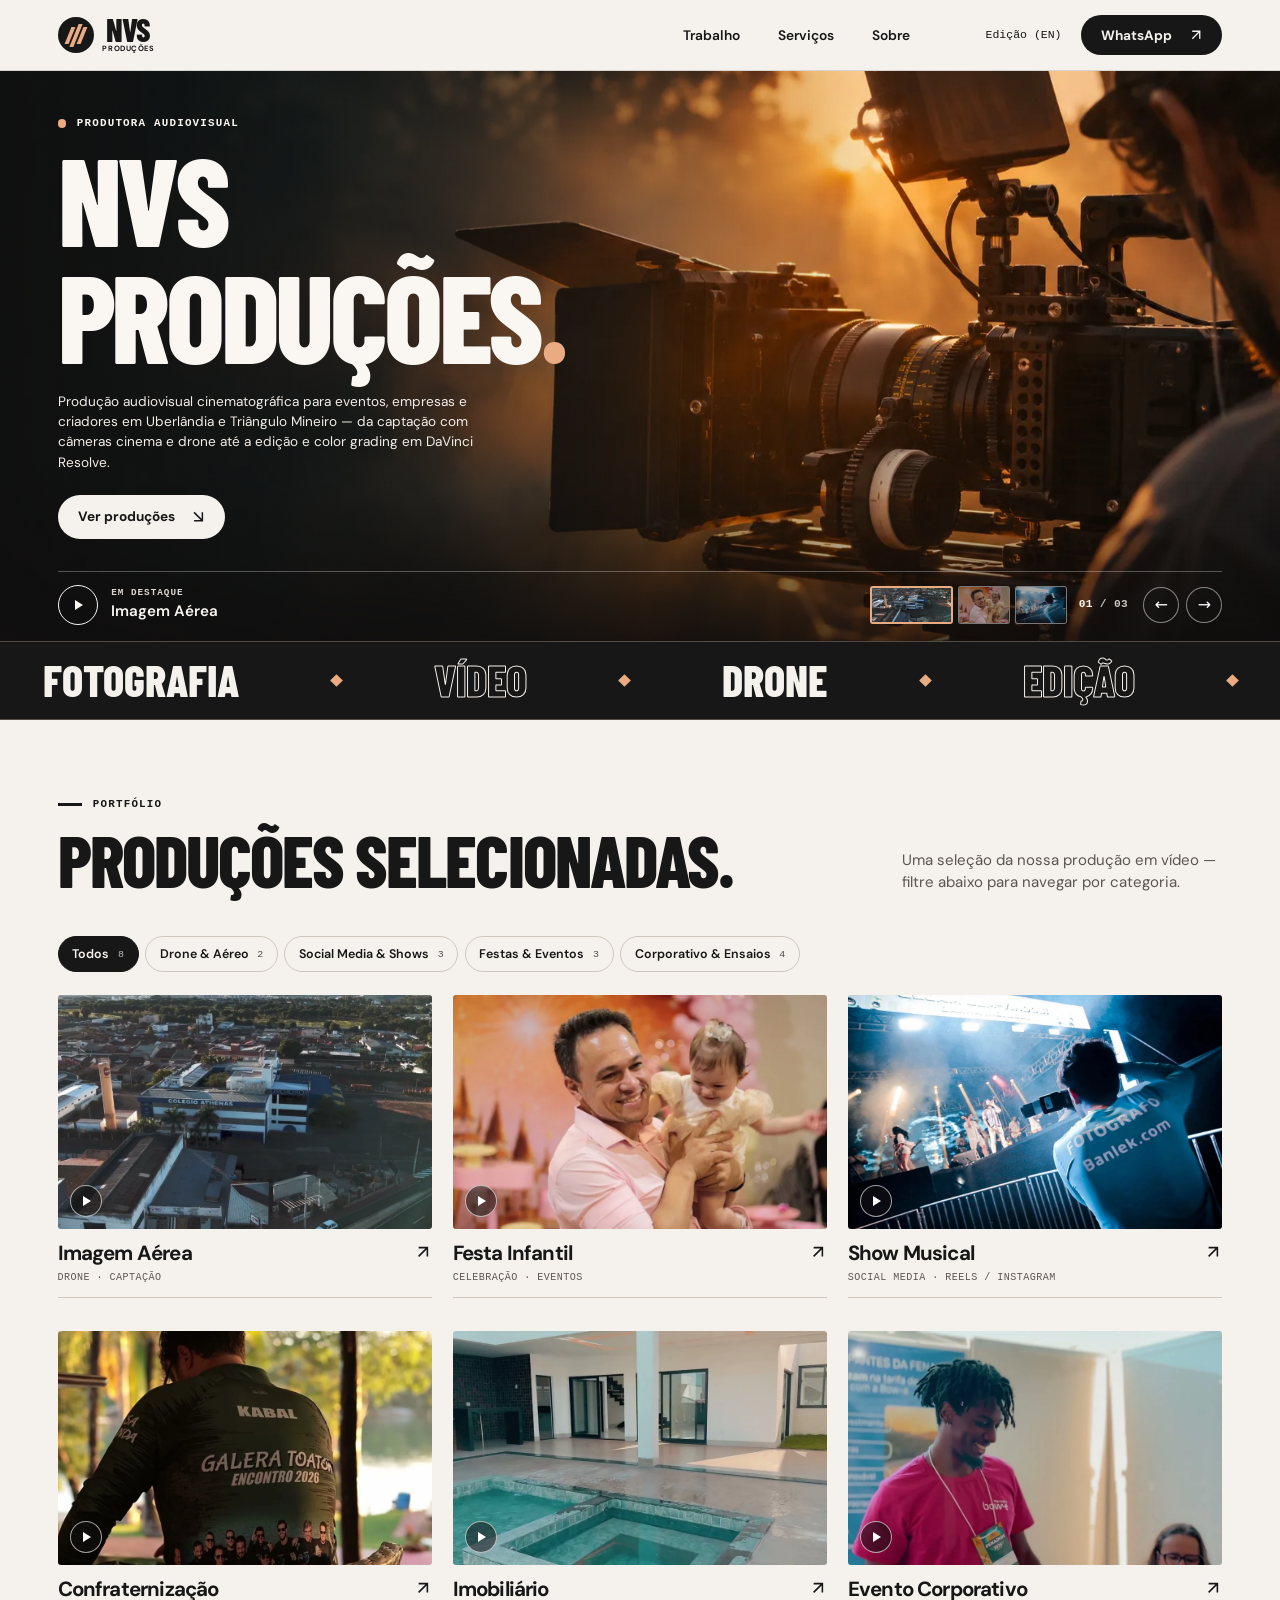
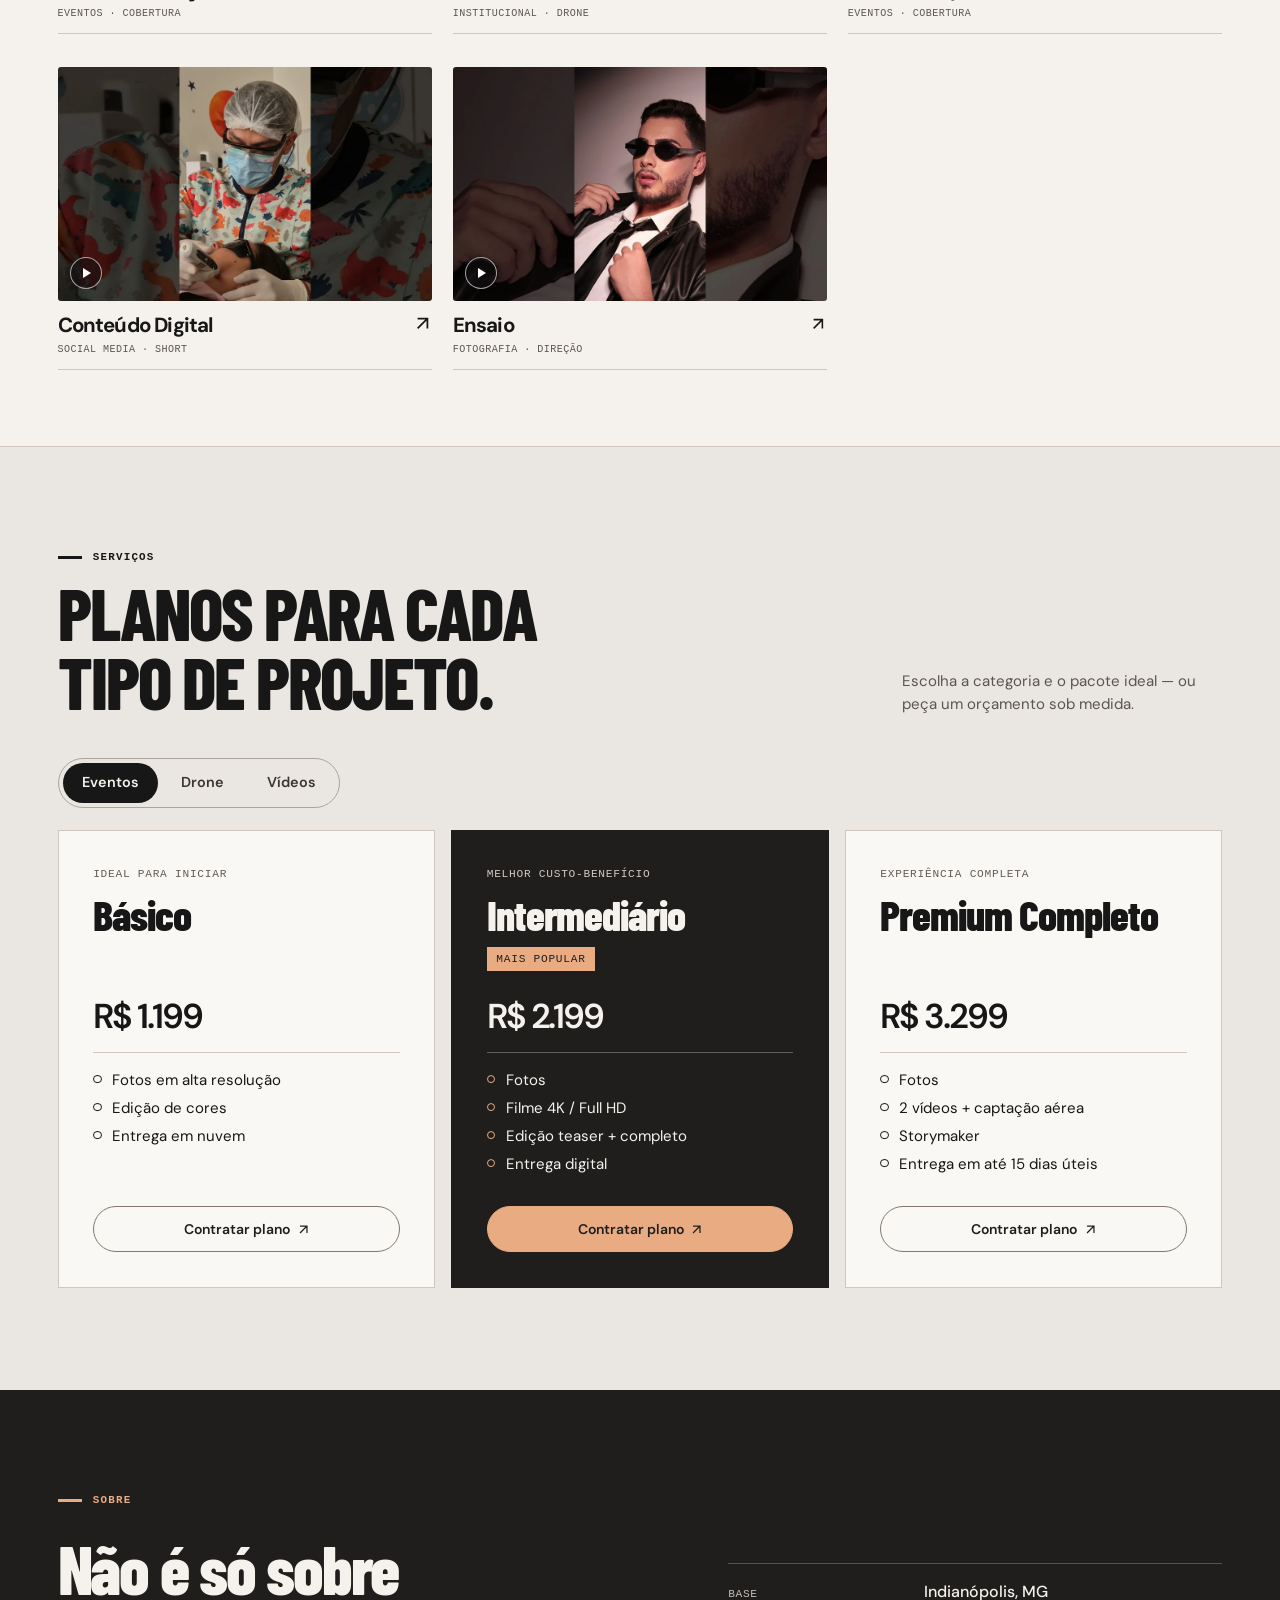
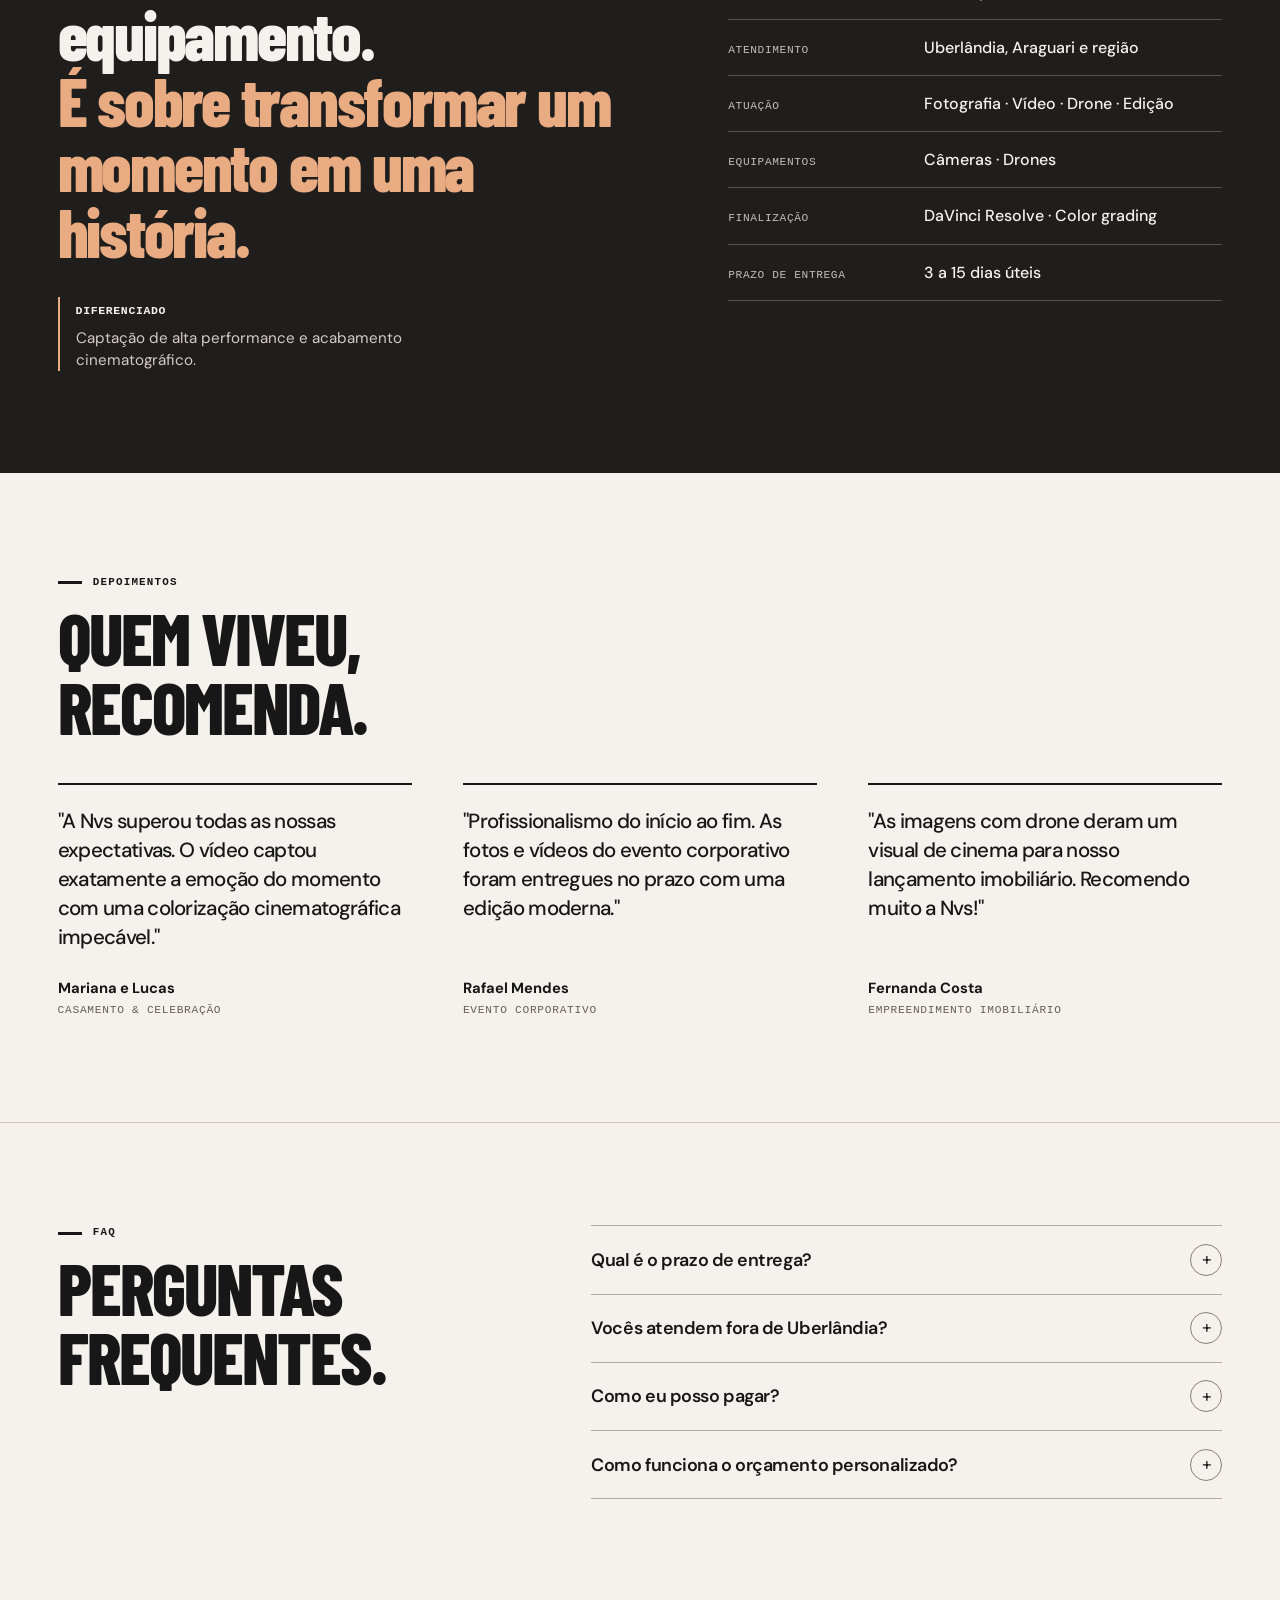
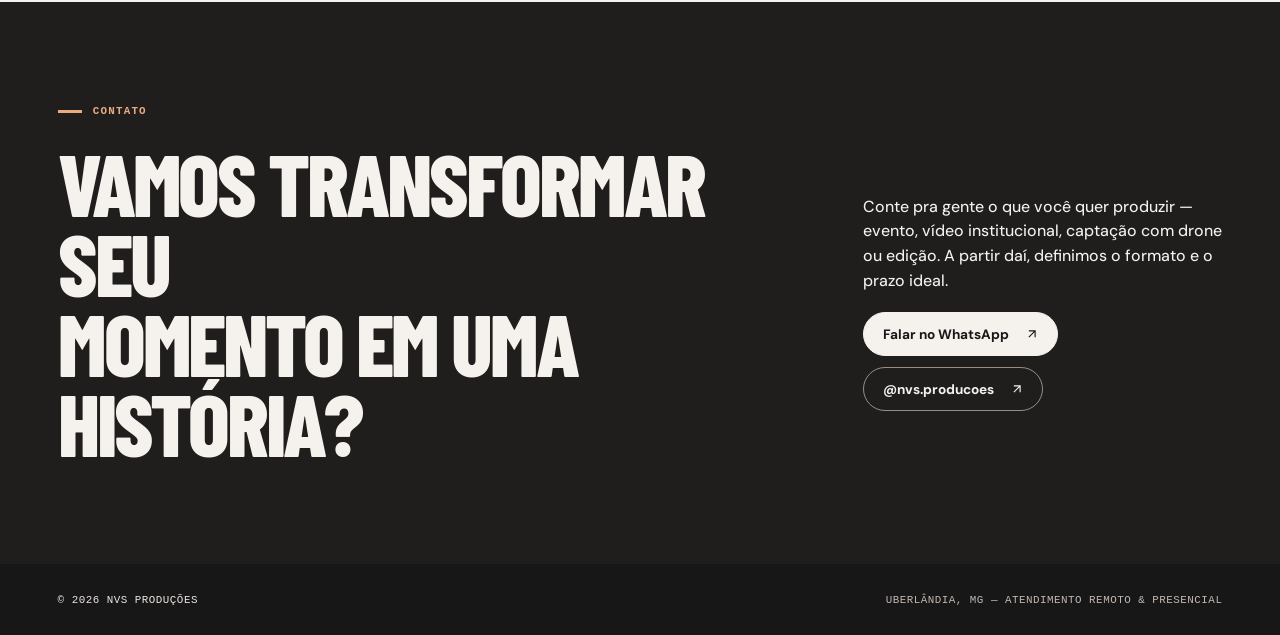
==== index.html @ 0b9ac5af "Anima os destaques e a galeria com uma paleta de cinema em cobre" ====
<!DOCTYPE html>
<html lang="pt-BR">
<head>
  <meta charset="utf-8">
  <meta name="viewport" content="width=device-width, initial-scale=1">
  <meta name="theme-color" content="#f5f2ee">
  <meta name="description" content="Nvs Produções — fotografia, vídeo, drone e edição audiovisual cinematográfica em Uberlândia e Triângulo Mineiro.">
  <title>NVS Produções — Fotografia, vídeo e drone</title>
  <link rel="preload" href="fonts/barlow-condensed.woff2" as="font" type="font/woff2" crossorigin>
  <link rel="stylesheet" href="portfolio.css">
  <link rel="stylesheet" href="lower.css">
  <script src="portfolio.js" defer></script>
</head>
<body>
  <a class="skip-link" href="#trabalho">Pular para os trabalhos</a>
  <nav id="nav" aria-label="Principal">
    <div class="container nav-inner">
      <a href="#inicio" class="logo" aria-label="NVS Produções, início">
        <span class="brand-symbol" aria-hidden="true"><i></i><i></i><i></i></span>
        <span class="wordmark">NVS<span>PRODUÇÕES</span></span>
      </a>
      <div class="links">
        <a href="#trabalho">Trabalho</a><a href="#servicos">Serviços</a><a href="#sobre">Sobre</a>
      </div>
      <div class="nav-actions">
        <button type="button" class="language-button" id="btnToggleEn">Edição (EN)</button>
        <a class="nav-cta" href="https://wa.me/5534996300397" target="_blank" rel="noopener noreferrer">WhatsApp <span class="arrow-icon" aria-hidden="true"></span></a>
      </div>
    </div>
  </nav>
  <main id="viewPt">
    <section class="hero" id="inicio" aria-labelledby="heroHeading">
      <div class="hero-stage" aria-hidden="true">
        <img class="hero-image" id="heroImage" src="assets/hero-camera.webp" width="1672" height="941" fetchpriority="high" alt="">
      </div>
      <div class="hero-shade"></div>
      <div class="container hero-layout">
        <div class="hero-copy">
          <p class="hero-kicker"><i aria-hidden="true"></i> Produtora audiovisual</p>
          <h1 id="heroHeading" aria-label="NVS Produções"><span class="line-mask"><span>NVS</span></span><span class="line-mask"><span>Produções<b>.</b></span></span></h1>
          <p class="hero-description">Produção audiovisual cinematográfica para eventos, empresas e criadores em Uberlândia e Triângulo Mineiro — da captação com câmeras cinema e drone até a edição e color grading em DaVinci Resolve.</p>
          <a class="button hero-cta" href="#trabalho">Ver produções <span class="arrow-icon arrow-down" aria-hidden="true"></span></a>
        </div>
        <div class="feature-bar" role="group" aria-label="Produções em destaque">
          <button type="button" class="feature-play" id="heroPlay" aria-label="Assistir a Imagem Aérea">
            <span class="play-disc" aria-hidden="true"></span><span><span class="feature-label">Em destaque</span><strong id="heroTitle" aria-live="polite">Imagem Aérea</strong></span>
          </button>
          <div class="film-picker" role="group" aria-label="Escolher produção em destaque"></div>
          <div class="feature-nav">
            <span class="feature-index"><span id="heroIndex">01</span> <span>/ 03</span></span>
            <button id="heroPrev" type="button" aria-label="Produção anterior">←</button>
            <button id="heroNext" type="button" aria-label="Próxima produção">→</button>
          </div>
        </div>
      </div>
    </section>
    <div class="disciplines" aria-label="Áreas de atuação">
      <div class="film-track">
        <div class="disciplines-inner"><span>Fotografia</span><i aria-hidden="true"></i><span>Vídeo</span><i aria-hidden="true"></i><span>Drone</span><i aria-hidden="true"></i><span>Edição</span><i aria-hidden="true"></i></div>
      </div>
    </div>
    <section id="trabalho" aria-labelledby="work-heading">
      <div class="container">
        <div class="section-head">
          <div><div class="section-number">Portfólio</div><h2 id="work-heading">Produções selecionadas<span>.</span></h2></div>
          <p>Uma seleção da nossa produção em vídeo — filtre abaixo para navegar por categoria.</p>
        </div>
        <div class="work-filters" id="workFilters">
          <button class="work-filter-btn active" data-filter="all">
            Todos <span class="count" id="count-all">0</span>
          </button>
          <button class="work-filter-btn" data-filter="drone">
            Drone & Aéreo <span class="count" id="count-drone">0</span>
          </button>
          <button class="work-filter-btn" data-filter="social">
            Social Media & Shows <span class="count" id="count-social">0</span>
          </button>
          <button class="work-filter-btn" data-filter="eventos">
            Festas & Eventos <span class="count" id="count-eventos">0</span>
          </button>
          <button class="work-filter-btn" data-filter="corporativo">
            Corporativo & Ensaios <span class="count" id="count-corporativo">0</span>
          </button>
        </div>

        <div class="work-grid" id="workGrid">
          <button type="button" class="project" data-category="drone" data-video="aDJH6hqLRlk" data-type="youtube" data-poster="assets/aDJH6hqLRlk.webp" aria-label="Assistir a Imagem Aérea">
            <span class="project-frame"><img class="project-bg" src="assets/aDJH6hqLRlk.webp" alt="" loading="lazy" width="640" height="360"><span class="project-play" aria-hidden="true"></span></span>
            <span class="project-info"><span><strong class="project-title">Imagem Aérea</strong><span class="project-type">Drone · Captação</span></span><span class="project-arrow arrow-icon" aria-hidden="true"></span></span>
          </button>
          <button type="button" class="project" data-category="eventos" data-video="DA_a7z_ofI8" data-type="youtube" data-poster="assets/DA_a7z_ofI8.webp" aria-label="Assistir a Festa Infantil">
            <span class="project-frame"><img class="project-bg" src="assets/DA_a7z_ofI8.webp" alt="" loading="lazy" width="640" height="360"><span class="project-play" aria-hidden="true"></span></span>
            <span class="project-info"><span><strong class="project-title">Festa Infantil</strong><span class="project-type">Celebração · Eventos</span></span><span class="project-arrow arrow-icon" aria-hidden="true"></span></span>
          </button>
          <button type="button" class="project" data-category="social" data-video="DLB5YvgJp1M" data-type="instagram" data-short="true" data-poster="assets/DLB5YvgJp1M.webp" aria-label="Assistir a Show Musical">
            <span class="project-frame"><img class="project-bg" src="assets/DLB5YvgJp1M.webp" alt="" loading="lazy" width="640" height="360"><span class="project-play" aria-hidden="true"></span></span>
            <span class="project-info"><span><strong class="project-title">Show Musical</strong><span class="project-type">Social Media · Reels / Instagram</span></span><span class="project-arrow arrow-icon" aria-hidden="true"></span></span>
          </button>
          <button type="button" class="project" data-category="eventos corporativo" data-video="T41612DRHyA" data-type="youtube" data-poster="assets/T41612DRHyA.webp" aria-label="Assistir a Confraternização">
            <span class="project-frame"><img class="project-bg" src="assets/T41612DRHyA.webp" alt="" loading="lazy" width="640" height="360"><span class="project-play" aria-hidden="true"></span></span>
            <span class="project-info"><span><strong class="project-title">Confraternização</strong><span class="project-type">Eventos · Cobertura</span></span><span class="project-arrow arrow-icon" aria-hidden="true"></span></span>
          </button>
          <button type="button" class="project" data-category="drone corporativo" data-video="PzXkX8qnivg" data-type="youtube" data-poster="assets/PzXkX8qnivg.webp" aria-label="Assistir a Imobiliário">
            <span class="project-frame"><img class="project-bg" src="assets/PzXkX8qnivg.webp" alt="" loading="lazy" width="640" height="360"><span class="project-play" aria-hidden="true"></span></span>
            <span class="project-info"><span><strong class="project-title">Imobiliário</strong><span class="project-type">Institucional · Drone</span></span><span class="project-arrow arrow-icon" aria-hidden="true"></span></span>
          </button>
          <button type="button" class="project" data-category="corporativo eventos" data-video="7LOGyY0n6dU" data-type="youtube" data-poster="assets/7LOGyY0n6dU.webp" aria-label="Assistir a Evento Corporativo">
            <span class="project-frame"><img class="project-bg" src="assets/7LOGyY0n6dU.webp" alt="" loading="lazy" width="640" height="360"><span class="project-play" aria-hidden="true"></span></span>
            <span class="project-info"><span><strong class="project-title">Evento Corporativo</strong><span class="project-type">Eventos · Cobertura</span></span><span class="project-arrow arrow-icon" aria-hidden="true"></span></span>
          </button>
          <button type="button" class="project" data-category="social" data-video="9NNJ_DTPng8" data-type="youtube" data-short="true" data-poster="assets/9NNJ_DTPng8.webp" aria-label="Assistir a Conteúdo Digital">
            <span class="project-frame"><img class="project-bg" src="assets/9NNJ_DTPng8.webp" alt="" loading="lazy" width="640" height="360"><span class="project-play" aria-hidden="true"></span></span>
            <span class="project-info"><span><strong class="project-title">Conteúdo Digital</strong><span class="project-type">Social Media · Short</span></span><span class="project-arrow arrow-icon" aria-hidden="true"></span></span>
          </button>
          <button type="button" class="project" data-category="corporativo social" data-video="2OLhbEu2Wv0" data-type="youtube" data-short="true" data-poster="assets/2OLhbEu2Wv0.webp" aria-label="Assistir a Ensaio">
            <span class="project-frame"><img class="project-bg" src="assets/2OLhbEu2Wv0.webp" alt="" loading="lazy" width="640" height="360"><span class="project-play" aria-hidden="true"></span></span>
            <span class="project-info"><span><strong class="project-title">Ensaio</strong><span class="project-type">Fotografia · Direção</span></span><span class="project-arrow arrow-icon" aria-hidden="true"></span></span>
          </button>
        </div>
      </div>
    </section>
    <section id="servicos">
      <div class="container">
        <div class="section-head">
          <div>
            <div class="section-number">SERVIÇOS</div>
            <h2>Planos para cada<br>tipo de projeto.</h2>
          </div>
          <p>Escolha a categoria e o pacote ideal — ou peça um orçamento sob medida.</p>
        </div>

        <div class="tabs">
          <button class="tab-btn active" data-tab="eventos">Eventos</button>
          <button class="tab-btn" data-tab="drone">Drone</button>
          <button class="tab-btn" data-tab="videos">Vídeos</button>
        </div>

        <!-- EVENTOS -->
        <div class="plans active" id="plans-eventos">
          <div class="plans-grid">
            <div class="plan-card">
              <div class="plan-label">Ideal para iniciar</div>
              <div class="plan-name">Básico</div>
              <div class="plan-price">R$ 1.199</div>
              <ul class="plan-features">
                <li>Fotos em alta resolução</li>
                <li>Edição de cores</li>
                <li>Entrega em nuvem</li>
              </ul>
              <a class="plan-cta" href="https://wa.me/5534996300397?text=Olá!%20Tenho%20interesse%20no%20plano%20Básico%20de%20Eventos." target="_blank" rel="noopener noreferrer">Contratar plano <span class="arrow-icon" aria-hidden="true"></span></a>
            </div>

            <div class="plan-card featured">
              <span class="plan-badge">Mais popular</span>
              <div class="plan-label">Melhor custo-benefício</div>
              <div class="plan-name">Intermediário</div>
              <div class="plan-price">R$ 2.199</div>
              <ul class="plan-features">
                <li>Fotos</li>
                <li>Filme 4K / Full HD</li>
                <li>Edição teaser + completo</li>
                <li>Entrega digital</li>
              </ul>
              <a class="plan-cta" href="https://wa.me/5534996300397?text=Olá!%20Tenho%20interesse%20no%20plano%20Intermediário%20de%20Eventos." target="_blank" rel="noopener noreferrer">Contratar plano <span class="arrow-icon" aria-hidden="true"></span></a>
            </div>

            <div class="plan-card">
              <div class="plan-label">Experiência completa</div>
              <div class="plan-name">Premium Completo</div>
              <div class="plan-price">R$ 3.299</div>
              <ul class="plan-features">
                <li>Fotos</li>
                <li>2 vídeos + captação aérea</li>
                <li>Storymaker</li>
                <li>Entrega em até 15 dias úteis</li>
              </ul>
              <a class="plan-cta" href="https://wa.me/5534996300397?text=Olá!%20Tenho%20interesse%20no%20plano%20Premium%20Completo%20de%20Eventos." target="_blank" rel="noopener noreferrer">Contratar plano <span class="arrow-icon" aria-hidden="true"></span></a>
            </div>
          </div>
        </div>

        <!-- DRONE -->
        <div class="plans" id="plans-drone">
          <div class="plans-grid">
            <div class="plan-card">
              <div class="plan-label">Registro aéreo</div>
              <div class="plan-name">Fotos Aéreas</div>
              <div class="plan-price">R$ 500</div>
              <ul class="plan-features">
                <li>Fotos aéreas em alta resolução</li>
                <li>Correção de cor e luz</li>
                <li>Diária / serviço</li>
              </ul>
              <a class="plan-cta" href="https://wa.me/5534996300397?text=Olá!%20Tenho%20interesse%20no%20plano%20Fotos%20Aéreas." target="_blank" rel="noopener noreferrer">Contratar plano <span class="arrow-icon" aria-hidden="true"></span></a>
            </div>

            <div class="plan-card">
              <div class="plan-label">Captação profissional</div>
              <div class="plan-name">Vídeo Bruto</div>
              <div class="plan-price">R$ 800</div>
              <ul class="plan-features">
                <li>Captação aérea 4K / FHD</li>
                <li>Material bruto na íntegra</li>
                <li>Diária / serviço</li>
              </ul>
              <a class="plan-cta" href="https://wa.me/5534996300397?text=Olá!%20Tenho%20interesse%20no%20plano%20Vídeo%20Bruto." target="_blank" rel="noopener noreferrer">Contratar plano <span class="arrow-icon" aria-hidden="true"></span></a>
            </div>

            <div class="plan-card featured">
              <span class="plan-badge">Melhor custo-benefício</span>
              <div class="plan-label">Produção completa</div>
              <div class="plan-name">Vídeo Editado</div>
              <div class="plan-price">R$ 1.200</div>
              <ul class="plan-features">
                <li>Captação com drone</li>
                <li>Edição dinâmica</li>
                <li>Color grading</li>
                <li>Trilha sonora licenciada</li>
              </ul>
              <a class="plan-cta" href="https://wa.me/5534996300397?text=Olá!%20Tenho%20interesse%20no%20plano%20Vídeo%20Editado." target="_blank" rel="noopener noreferrer">Contratar plano <span class="arrow-icon" aria-hidden="true"></span></a>
            </div>
          </div>
        </div>

        <!-- VIDEOS -->
        <div class="plans" id="plans-videos">
          <div class="plans-grid">
            <div class="plan-card">
              <div class="plan-label">Para empresas</div>
              <div class="plan-name">Corporativo & Social</div>
              <div class="plan-price">R$ 1.200 <small>a R$ 5.000</small></div>
              <ul class="plan-features">
                <li>Produção para social media</li>
                <li>Vídeo de evento corporativo</li>
                <li>Edição e formatação para redes</li>
              </ul>
              <a class="plan-cta" href="https://wa.me/5534996300397?text=Olá!%20Tenho%20interesse%20no%20plano%20Corporativo%20e%20Social." target="_blank" rel="noopener noreferrer">Contratar plano <span class="arrow-icon" aria-hidden="true"></span></a>
            </div>

            <div class="plan-card">
              <div class="plan-label">Confraternização</div>
              <div class="plan-name">Essencial</div>
              <div class="plan-price">R$ 1.200</div>
              <ul class="plan-features">
                <li>Gravação com 1 câmera</li>
                <li>Edição normal do evento</li>
                <li>Entrega digital</li>
              </ul>
              <a class="plan-cta" href="https://wa.me/5534996300397?text=Olá!%20Tenho%20interesse%20no%20plano%20Confraternização%20Essencial." target="_blank" rel="noopener noreferrer">Contratar plano <span class="arrow-icon" aria-hidden="true"></span></a>
            </div>

            <div class="plan-card featured">
              <span class="plan-badge">Mais escolhido</span>
              <div class="plan-label">Confraternização</div>
              <div class="plan-name">Avançado</div>
              <div class="plan-price">R$ 1.800</div>
              <ul class="plan-features">
                <li>Gravação com 1 câmera</li>
                <li>Captação aérea com drone</li>
                <li>Edição dinâmica</li>
              </ul>
              <a class="plan-cta" href="https://wa.me/5534996300397?text=Olá!%20Tenho%20interesse%20no%20plano%20Confraternização%20Avançado." target="_blank" rel="noopener noreferrer">Contratar plano <span class="arrow-icon" aria-hidden="true"></span></a>
            </div>

            <div class="plan-card">
              <div class="plan-label">Confraternização</div>
              <div class="plan-name">Premium</div>
              <div class="plan-price">R$ 2.899</div>
              <ul class="plan-features">
                <li>Gravação com 2 câmeras</li>
                <li>Captação aérea com drone</li>
                <li>Edição cinematográfica</li>
              </ul>
              <a class="plan-cta" href="https://wa.me/5534996300397?text=Olá!%20Tenho%20interesse%20no%20plano%20Confraternização%20Premium." target="_blank" rel="noopener noreferrer">Contratar plano <span class="arrow-icon" aria-hidden="true"></span></a>
            </div>

            <div class="plan-card">
              <div class="plan-label">Sob medida</div>
              <div class="plan-name">Personalizado</div>
              <div class="plan-price">Sob consulta</div>
              <ul class="plan-features">
                <li>3 ou mais câmeras</li>
                <li>5 horas ou mais de evento</li>
                <li>Roteiro sob medida</li>
              </ul>
              <a class="plan-cta" href="https://wa.me/5534996300397?text=Olá!%20Gostaria%20de%20um%20orçamento%20Personalizado%20para%20vídeo." target="_blank" rel="noopener noreferrer">Solicitar orçamento <span class="arrow-icon" aria-hidden="true"></span></a>
            </div>
          </div>
        </div>
      </div>
    </section>

    <section id="sobre">
      <div class="container about-grid">
        <div>
          <div class="section-number">SOBRE</div>
          <div class="about-text">
            Não é só sobre equipamento.
            <span>É sobre transformar um momento em uma história.</span>
          </div>
          <div class="about-note"><strong>Diferenciado</strong><p>Captação de alta performance e acabamento cinematográfico.</p></div>
        </div>

        <div class="facts">
          <div class="fact"><span>Base</span><span>Indianópolis, MG</span></div>
          <div class="fact"><span>Atendimento</span><span>Uberlândia, Araguari e região</span></div>
          <div class="fact"><span>Atuação</span><span>Fotografia · Vídeo · Drone · Edição</span></div>
          <div class="fact"><span>Equipamentos</span><span>Câmeras · Drones</span></div>
          <div class="fact"><span>Finalização</span><span>DaVinci Resolve · Color grading</span></div>
          <div class="fact"><span>Prazo de entrega</span><span>3 a 15 dias úteis</span></div>
        </div>
      </div>
    </section>

    <section id="depoimentos">
      <div class="container">
        <div class="section-head">
          <div>
            <div class="section-number">DEPOIMENTOS</div>
            <h2>Quem viveu,<br>recomenda.</h2>
          </div>
        </div>

        <div class="testimonials-grid">
          <div class="testimonial">
            <p class="quote">"A Nvs superou todas as nossas expectativas. O vídeo captou exatamente a emoção do momento com uma colorização cinematográfica impecável."</p>
            <div class="name">Mariana e Lucas</div>
            <div class="role">Casamento & Celebração</div>
          </div>
          <div class="testimonial">
            <p class="quote">"Profissionalismo do início ao fim. As fotos e vídeos do evento corporativo foram entregues no prazo com uma edição moderna."</p>
            <div class="name">Rafael Mendes</div>
            <div class="role">Evento Corporativo</div>
          </div>
          <div class="testimonial">
            <p class="quote">"As imagens com drone deram um visual de cinema para nosso lançamento imobiliário. Recomendo muito a Nvs!"</p>
            <div class="name">Fernanda Costa</div>
            <div class="role">Empreendimento Imobiliário</div>
          </div>
        </div>
      </div>
    </section>

    <section id="faq">
      <div class="container">
        <div class="section-head">
          <div>
            <div class="section-number">FAQ</div>
            <h2>Perguntas<br>frequentes.</h2>
          </div>
        </div>

        <div class="faq-list">
          <div class="faq-item">
            <button class="faq-q"><span>Qual é o prazo de entrega?</span><span class="icon">+</span></button>
            <div class="faq-a"><div class="faq-a-inner">O prazo médio de entrega varia de 3 a 15 dias úteis, dependendo da complexidade do projeto.</div></div>
          </div>
          <div class="faq-item">
            <button class="faq-q"><span>Vocês atendem fora de Uberlândia?</span><span class="icon">+</span></button>
            <div class="faq-a"><div class="faq-a-inner">Sim! Atendemos Uberlândia, Triângulo Mineiro e outras regiões sob consulta de logística.</div></div>
          </div>
          <div class="faq-item">
            <button class="faq-q"><span>Como eu posso pagar?</span><span class="icon">+</span></button>
            <div class="faq-a"><div class="faq-a-inner">Como o cliente preferir! Cartão de crédito, débito ou Pix.</div></div>
          </div>
          <div class="faq-item">
            <button class="faq-q"><span>Como funciona o orçamento personalizado?</span><span class="icon">+</span></button>
            <div class="faq-a"><div class="faq-a-inner">Para eventos com 3 ou mais câmeras, 5 horas ou mais de cobertura, ou demandas específicas, o orçamento é feito sob consulta — fale com a gente pelo WhatsApp.</div></div>
          </div>
        </div>
      </div>
    </section>

    <section id="contato" class="contact">
      <div class="container">
        <div class="section-number">CONTATO</div>
        <h2>Vamos transformar seu<br>momento em uma história?</h2>
        <p>
          Conte pra gente o que você quer produzir — evento, vídeo institucional, captação com
          drone ou edição. A partir daí, definimos o formato e o prazo ideal.
        </p>
        <div class="hero-actions">
          <a class="button" href="https://wa.me/5534996300397" target="_blank" rel="noopener noreferrer">Falar no WhatsApp <span class="arrow-icon" aria-hidden="true"></span></a>
          <a class="button dark" href="https://instagram.com/nvs.producoes" target="_blank" rel="noopener noreferrer">@nvs.producoes <span class="arrow-icon" aria-hidden="true"></span></a>
        </div>
      </div>
    </section>
  </main>

  <!-- VIEW EN (VIDEO EDITING PORTFOLIO) -->
  <main id="viewEn" lang="en" hidden>
    <div class="container">
      <span class="en-badge">Post-Production & Video Editing</span>
      <h1>Crafting High-Retention<br><em>Visual Stories</em></h1>
      <p>
        Specialized editing workflow for YouTube channels, high-pacing TikToks/Reels, sound design, dynamic zooms, and cinematic color correction.
      </p>
      <div class="hero-actions">
        <a href="https://wa.me/5534996300397?text=Hello!+I+want+to+hire+video+editing+services" target="_blank" rel="noopener noreferrer" class="button accent-red">Hire for Editing <span class="arrow-icon" aria-hidden="true"></span></a>
        <button class="button dark" id="btnBackToPt">← Voltar ao Portfólio (PT)</button>
      </div>

      <div class="en-showcase-grid">
        <div class="en-card">
          <div class="en-card-tag">Long-Form</div>
          <h3>YouTube Retention & Talking Head</h3>
          <p>Punch-in zooms, dynamic B-roll cutaways, sound effects layering, and storytelling rhythm that keeps view duration high.</p>
        </div>
        <div class="en-card">
          <div class="en-card-tag">Short-Form</div>
          <h3>Reels, Shorts & TikTok</h3>
          <p>Hook-first opening frames, kinetic subtitles, high-energy pacing, and platform-specific audio mastering.</p>
        </div>
        <div class="en-card">
          <div class="en-card-tag">Finishing</div>
          <h3>DaVinci Color & Sound Design</h3>
          <p>Log-to-Rec709 conversion, tonal separation, skin-tone optimization, and multitrack Foley soundscapes.</p>
        </div>
      </div>
    </div>
  </main>

  <footer>
    <div class="container footer-inner">
      <span>© 2026 Nvs Produções</span>
      <span>Uberlândia, MG — Atendimento remoto & presencial</span>
    </div>
  </footer>

  <dialog id="lightbox" aria-labelledby="lightboxTitle">
    <div class="lightbox-shell">
      <div class="lightbox-heading"><h2 id="lightboxTitle">Vídeo</h2><button id="lightboxClose" type="button" aria-label="Fechar vídeo">×</button></div>
      <div id="lightboxInner" class="lightbox-inner"></div>
      <a id="lightboxSource" target="_blank" rel="noopener noreferrer"></a>
    </div>
  </dialog>
</body>
</html>
---- portfolio.css ----
@font-face {
  font-family: 'Barlow Condensed';
  src: url('fonts/barlow-condensed.woff2') format('woff2');
  font-style: normal;
  font-weight: 800;
  font-display: swap;
}
@font-face {
  font-family: 'DM Sans';
  src: url('fonts/dm-sans.woff2') format('woff2');
  font-weight: 400 700;
  font-display: swap;
}
:root {
  --ink: #181717;
  --paper: #f5f2ee;
  --accent: #e9ab82;
  --night: #201e1d;
  --rule: #cfc7bd;
  --display: 'Barlow Condensed', Impact, 'Arial Narrow', sans-serif;
  --sans: 'DM Sans', system-ui, sans-serif;
  --mono: ui-monospace, 'SFMono-Regular', Consolas, 'Liberation Mono', monospace;
  --gutter: clamp(20px, 4.5vw, 80px);
}
* { box-sizing: border-box; }
html { scroll-behavior: smooth; }
body { margin: 0; font: 400 1rem/1.5 var(--sans); color: var(--ink); background: var(--paper); }
h1, h2, h3, p { margin: 0; }
button, a { -webkit-tap-highlight-color: transparent; }
button { font: inherit; cursor: pointer; color: inherit; }
a { color: inherit; text-decoration: none; }
[hidden] { display: none !important; }
::selection { background: var(--accent); color: var(--ink); }
:focus-visible { outline: 3px solid #6393ee; outline-offset: 3px; }
.container { width: 100%; max-width: 1440px; margin-inline: auto; padding-inline: var(--gutter); }
section[id] { scroll-margin-top: 76px; }
.skip-link { position: fixed; z-index: 10; left: 1rem; top: -5rem; background: var(--accent); padding: .75rem 1rem; }
.skip-link:focus { top: .5rem; }
#nav { position: sticky; top: 0; z-index: 5; background: var(--paper); border-bottom: 1px solid #28232224; }
.nav-inner, .links, .nav-actions, .logo { display: flex; align-items: center; }
.nav-inner { height: 70px; justify-content: space-between; gap: 1.5rem; }
.logo { gap: .55rem; }
.brand-symbol { height: 36px; width: 36px; display: flex; align-items: center; justify-content: center; gap: 2px; overflow: hidden; background: var(--ink); border-radius: 50%; }
.brand-symbol i { display: block; width: 4px; height: 17px; transform: skew(-22deg); background: var(--accent); }
.brand-symbol i:nth-child(2) { height: 23px; }
.wordmark { display: flex; flex-direction: column; align-items: center; font: 800 32px/.76 var(--display); letter-spacing: -.03em; }
.wordmark span { font: 700 7.6px/1 var(--sans); letter-spacing: .075em; margin-top: 4px; }
.links { gap: clamp(1.2rem, 3vw, 3rem); margin-left: auto; margin-right: clamp(1rem, 4vw, 4.5rem); }
.links a, .nav-actions { font-size: .86rem; font-weight: 600; }
.links a { padding: .6rem 0; text-decoration-thickness: 1px; text-underline-offset: 5px; }
.links a:hover { text-decoration: underline; }
.nav-actions { gap: 1.2rem; }
.language-button { border: 0; background: none; padding: .55rem 0; font: 500 .72rem/1.2 var(--mono); }
.nav-cta, .button { display: inline-flex; align-items: center; justify-content: center; gap: 1.1rem; min-height: 44px; padding: .65rem 1.2rem; font: 700 .85rem/1.25 var(--sans); border-radius: 99px; border: 1px solid transparent; }
.nav-cta { min-height: 38px; background: var(--ink); color: var(--paper); }
.nav-cta span, .hero-cta span { display: inline-block; transition: transform .22s ease; font-size: 1.2em; }
.nav-cta:is(:hover, :focus-visible) span { transform: translate(2px,-2px); }
.hero { position: relative; isolation: isolate; background: #1b1918; color: #faf7f3; overflow: hidden; }
.hero-stage, .hero-shade { position: absolute; inset: 0; width: 100%; height: 100%; z-index: -1; }
.hero-stage { z-index: -2; overflow: hidden; }
.hero-image { position: absolute; inset: 0; width: 100%; height: 100%; object-fit: cover; object-position: 55% 51%; }
.hero-shade { background: linear-gradient(90deg,rgba(17,15,15,.88),rgba(17,15,15,.45) 35%,transparent 69%),linear-gradient(0deg,rgba(14,12,12,.76),transparent 28%); }
.hero-layout { min-height: clamp(545px, 42vw, 720px); display: grid; grid-template-rows: 1fr auto; }
.hero-copy { align-self: center; padding-block: clamp(38px, 3.5vw, 65px) 2rem; }
.hero-kicker, .section-number, .feature-label, .feature-index { font: 600 .68rem/1.4 var(--mono); letter-spacing: .11em; text-transform: uppercase; }
.hero-kicker, .section-number { display: flex; align-items: center; gap: .65rem; }
.hero-kicker i { display: block; border-radius: 50%; width: .55rem; aspect-ratio: 1; background: var(--accent); }
.hero h1 { font: 800 clamp(5.6rem, 9.6vw, 10.5rem)/.82 var(--display); text-transform: uppercase; letter-spacing: -.035em; margin: 1.05rem 0 1.65rem; }
.line-mask { display: block; overflow: clip; padding-block: .13em .18em; margin-block: -.13em -.18em; }
.line-mask > span { display: inline-block; }
.hero h1 b { font-weight: inherit; color: var(--accent); }
.hero-description { color: #f2ede8; max-width: 49ch; font-size: clamp(.85rem, 1.06vw, 1.02rem); line-height: 1.5; }
.hero-cta { margin-top: 1.35rem; background: var(--paper); color: var(--ink); }
.hero-cta:is(:hover, :focus-visible) span { transform: translate(2px,2px); }
.feature-bar { display: flex; justify-content: space-between; align-items: center; padding-block: 13px 16px; gap: .75rem; border-top: 1px solid #ffffff49; }
.feature-play { display: inline-flex; align-items: center; gap: .85rem; text-align: left; padding: 0; border: 0; background: none; }
.play-disc, .project-play { display: grid; place-items: center; border-radius: 50%; width: 40px; height: 40px; border: 1px solid currentColor; }
.play-disc::before, .project-play::before { content: ''; width: 0; height: 0; border-block: 5px solid transparent; border-left: 8px solid currentColor; margin-left: 2px; }
.play-disc { transition: .2s ease; }
.feature-play:is(:hover, :focus-visible) .play-disc { background: var(--accent); border-color: var(--accent); color: var(--ink); }
.feature-label { display: block; color: #ded8d3; font-size: .58rem; }
#heroTitle { display: block; font-size: .95rem; font-weight: 600; }
.feature-nav { display: flex; align-items: center; gap: .45rem; }
.feature-index { margin-right: .5rem; letter-spacing: .03em; font-size: .7rem; }
.feature-index > span:last-child { color: #cbc6c2; }
.feature-nav button, #lightboxClose { background: #1614146b; color: #fff; border: 1px solid #f5f2ee83; width: 36px; height: 36px; padding: 0; border-radius: 50%; font: 500 1rem var(--sans); }
.feature-nav button:hover, #lightboxClose:hover { color: var(--ink); background: var(--accent); }

#trabalho { padding-block: clamp(3.6rem, 6vw, 7rem); }
.section-head { display: flex; align-items: end; justify-content: space-between; gap: 2rem; margin-bottom: clamp(1.75rem, 3.3vw, 3.3rem); }
.section-head h2 { margin-top: .8rem; font: 800 clamp(3.35rem, 5.6vw, 6.1rem)/.96 var(--display); letter-spacing: -.027em; text-transform: uppercase; }
.section-number::before { content: ''; width: 1.55rem; height: 3px; background: currentColor; }
.section-head p { max-width: 32ch; color: #5b5551; font-size: .94rem; line-height: 1.5; }
.work-filters { display: flex; flex-wrap: wrap; gap: .4rem; margin-bottom: 1.45rem; }
.work-filter-btn { display: inline-flex; align-items: center; justify-content: center; gap: .55rem; min-height: 36px; background: transparent; border: 1px solid var(--rule); border-radius: 99px; padding: .4rem .85rem; font: 600 .78rem var(--sans); }
.work-filter-btn:is(:hover, :focus-visible) { border-color: var(--ink); }
.work-filter-btn.active { background: var(--ink); border-color: var(--ink); color: var(--paper); }
.count { font: 500 .62rem var(--mono); opacity: .75; }
.work-grid { display: grid; grid-template-columns: repeat(3,minmax(0,1fr)); gap: clamp(1.4rem,2.6vw,2.7rem) clamp(.85rem,1.6vw,1.8rem); }
.project { display: block; border: 0; padding: 0; min-width: 0; background: transparent; text-align: left; }
.project-frame { position: relative; display: block; overflow: hidden; aspect-ratio: 16/10; background: var(--night); border-radius: 3px; }
.project-bg { display: block; width: 100%; height: 100%; object-fit: cover; transition: filter .35s ease; }
.project-play { position: absolute; bottom: .75rem; left: .75rem; width: 32px; height: 32px; color: white; background: #1412138a; border-color: #ffffff9c; transition: color .2s, background-color .2s; }

.project:is(:hover, :focus-visible) .project-play { color: var(--ink); background: var(--accent); border-color: var(--accent); }
.project-info { display: flex; justify-content: space-between; align-items: start; gap: 1rem; padding-block: .75rem; border-bottom: 1px solid var(--rule); }
.project-title { display: block; font: 700 clamp(1.05rem,1.6vw,1.5rem)/1.2 var(--sans); letter-spacing: -.04em; }
.project-type { display: block; margin-top: .3rem; font: 500 .63rem/1.4 var(--mono); text-transform: uppercase; letter-spacing: .045em; color: #5d5652; }
.project-arrow { margin: .2rem .15rem 0 0; font-size: 1.15rem; line-height: 1.2; transition: transform .25s; }
.project:is(:hover, :focus-visible) .project-arrow { transform: translate(2px,-2px); }
#lightbox { border: 1px solid #746d68; padding: 0; width: fit-content; max-width: calc(100vw - 20px); max-height: 96dvh; background: var(--ink); color: var(--paper); }
#lightbox::backdrop { background: #100e0fdf; }
.lightbox-shell { padding: clamp(.8rem, 2vw, 1.5rem); }
.lightbox-heading { display: flex; align-items: center; justify-content: space-between; gap: .75rem; margin-bottom: .75rem; }
#lightboxTitle { font: 800 1.6rem/1 var(--display); }
#lightboxClose { font-size: 1.45rem; flex: none; }
.lightbox-inner { width: min(850px, 85vw, 112dvh); aspect-ratio: 16/9; background: #111010; }
.lightbox-inner.is-short { width: min(410px, 79vw, 39dvh); aspect-ratio: 9/16; }
.lightbox-inner iframe { display: block; width: 100%; height: 100%; border: 0; }
#lightboxSource { display: inline-block; color: var(--accent); text-decoration: underline; text-underline-offset: 4px; padding-top: .75rem; font-size: .9rem; }
body:has(#lightbox[open]) { overflow: hidden; }
@media (max-width: 900px) {
  .work-grid { grid-template-columns: repeat(2,minmax(0,1fr)); }
  .section-head { align-items: start; flex-direction: column; gap: 1rem; }
  .section-head p { max-width: 50ch; }
}
@media (max-width: 640px) {
  :root { --gutter: 20px; }
  .nav-inner { display: grid; grid-template-columns: 1fr auto; height: auto; padding-top: 10px; gap: 6px .5rem; }
  .nav-actions { gap: .85rem; }
  .links { grid-row: 2; grid-column: 1/-1; justify-content: space-between; width: 100%; margin: 0; border-top: 1px solid #28232224; }
  .links a { padding-block: .45rem; font-size: .78rem; }
  .nav-cta { min-height: 36px; padding: .45rem .85rem; gap: .5rem; font-size: .78rem; }
  section[id] { scroll-margin-top: 90px; }
  .hero-layout { min-height: 560px; }
  .hero-image { object-position: 67% 50%; }
  .hero-shade { background: linear-gradient(90deg,rgba(14,12,12,.78),rgba(14,12,12,.28) 85%),linear-gradient(0deg,#130f0ee8,transparent 65%); }
  .hero-copy { align-self: end; padding-block: 3.5rem 1.75rem; }
  .hero h1 { font-size: clamp(4.6rem, 18vw, 7rem); margin: 1.2rem 0 1.4rem; }
  .hero-description { font-size: .9rem; max-width: 40ch; }
  .work-filters { gap: .35rem; }
  .work-filter-btn { font-size: .72rem; min-height: 34px; gap: .35rem; padding-inline: .7rem; }
}
@media (max-width: 490px) {
  .work-grid { grid-template-columns: 1fr; }
  .project-frame { aspect-ratio: 16/9; }
  .section-head h2 { font-size: clamp(2.9rem, 12.7vw, 3.9rem); }
  .feature-nav { gap: .35rem; }
  .feature-index { margin-right: .15rem; }
  .feature-nav button { width: 32px; height: 32px; }
}
@media (prefers-reduced-motion: reduce) {
  html { scroll-behavior: auto; }
  *, *::before, *::after { animation-duration: 0s !important; transition-duration: 0s !important; }
}

/* Draw the directional arrow consistently across text fonts and devices. */
.arrow-icon, #lightboxSource::after {
  display: inline-block;
  flex: none;
  width: .78em;
  height: .78em;
  background: currentColor;
  mask: url("data:image/svg+xml,%3Csvg xmlns='http://www.w3.org/2000/svg' viewBox='0 0 16 16'%3E%3Cpath d='M3 13 13 3M3 3h10v10' fill='none' stroke='black' stroke-width='1.8'/%3E%3C/svg%3E") center/contain no-repeat;
}
.arrow-down { rotate: 90deg; }
.plan-cta .arrow-icon, #lightboxSource::after { margin-left: .55em; }
#lightboxSource::after { content: ''; }

/* A contact sheet doubles as the selector for the featured film. */
.film-picker { display: flex; gap: 5px; margin-left: auto; }
.film-tile {
  position: relative;
  width: 52px;
  height: 38px;
  padding: 0;
  overflow: hidden;
  border: 1px solid #fff6;
  border-radius: 3px;
  background: var(--night);
  transition: width .45s cubic-bezier(.2,.8,.2,1), border-color .25s;
}
.film-tile img { width: 100%; height: 100%; display: block; object-fit: cover; opacity: .62; transition: opacity .25s; }
.film-tile:is(:hover,:focus-visible) img, .film-tile[aria-pressed="true"] img { opacity: 1; }
.film-tile[aria-pressed="true"] { width: 83px; border: 2px solid var(--accent); }
.hero-slices { position: absolute; inset: 0; pointer-events: none; }
.disciplines { position: relative; overflow: hidden; background: var(--ink); color: var(--paper); border-block: 1px solid #514a45; }
.film-track { display: flex; }
.disciplines-inner {
  display: flex;
  flex: 0 0 100%;
  width: 100%;
  justify-content: space-around;
  align-items: center;
  gap: .4rem;
  padding-block: clamp(.85rem, 1.3vw, 1.35rem);
}
.disciplines-inner span { font: 800 clamp(1.05rem, 3.45vw, 3.25rem)/1 var(--display); text-transform: uppercase; }
.disciplines-inner span:nth-of-type(even) { color: var(--ink); -webkit-text-stroke: 1px var(--paper); }
.disciplines-inner i { height: clamp(.4rem, .7vw, .7rem); aspect-ratio: 1; background: var(--accent); transform: rotate(45deg); }
.project-frame { isolation: isolate; }
.project-play { z-index: 1; }
.project-lens { display: none; }

@media (max-width: 640px) {
  .feature-bar { display: grid; grid-template-columns: minmax(0,1fr) auto; gap: .65rem; }
  .film-picker { width: 100%; margin: 0; grid-row: 2; grid-column: 1/-1; }
  .film-tile { width: 24%; height: 30px; }
  .film-tile[aria-pressed="true"] { width: 52%; }
  .disciplines-inner span:nth-of-type(even) { color: var(--paper); -webkit-text-stroke: 0; }
}

@media (hover: hover) and (pointer: fine) and (prefers-reduced-motion: no-preference) {
  .project-lens {
    display: block;
    position: absolute;
    inset: 0;
    opacity: 0;
    pointer-events: none;
    --radius: clamp(42px, 5.3vw, 83px);
    clip-path: circle(var(--radius) at var(--x, 50%) var(--y, 50%));
    transition: opacity .22s;
  }
  .project-lens img { display: block; width: 100%; height: 100%; object-fit: cover; transform: scale(1.38); transform-origin: var(--x, 50%) var(--y, 50%); }
  .project-lens::after {
    content: '';
    position: absolute;
    inset: 0;
    background: radial-gradient(circle at var(--x, 50%) var(--y, 50%), transparent calc(var(--radius) - 2px), #ffffffc2 var(--radius));
  }
  .project-frame:hover .project-lens { opacity: 1; }
  .project-frame:has(.project-lens):hover > .project-bg { filter: saturate(.22) brightness(.8); }
}

@media (prefers-reduced-motion: no-preference) {
  .line-mask { perspective: 800px; }
  .title-letter { display: inline-block; transform-origin: center bottom; animation: focus-letter .84s cubic-bezier(.16,.84,.22,1) backwards; animation-delay: calc(var(--letter) * 38ms); }
  @keyframes focus-letter {
    from { opacity: 0; transform: translateY(.6em) rotateX(-74deg); filter: blur(5px); }
    to { opacity: 1; transform: none; filter: none; }
  }
  .hero-image-intro { animation: frame-in 1.2s cubic-bezier(.16,.75,.2,1) both; }
  @keyframes frame-in {
    from { clip-path: inset(5% 6%); transform: scale(1.09); }
    to { clip-path: inset(0); transform: none; }
  }
  .plans.active .plan-card { animation: print-in .55s cubic-bezier(.18,.8,.2,1) backwards; }
  .plans.active .plan-card:nth-child(3n+2) { animation-delay: 65ms; }
  .plans.active .plan-card:nth-child(3n) { animation-delay: 120ms; }
  @keyframes print-in {
    from { opacity: .3; transform: translateY(18px); }
    to { opacity: 1; transform: none; }
  }
  @supports (animation-timeline: view()) {
    .hero { view-timeline: --opening block; }
    .hero-stage { animation: camera-drift linear both; animation-timeline: --opening; animation-range: exit 0% exit 100%; }
    @keyframes camera-drift { to { transform: translateY(16%) scale(1.08); } }
    .disciplines { view-timeline: --film block; }
    .film-track:has([aria-hidden="true"].disciplines-inner) { animation: advance-film linear both; animation-timeline: --film; animation-range: cover; }
    @keyframes advance-film { from { transform: translateX(0); } to { transform: translateX(-42%); } }
  }
}
@media (prefers-reduced-motion: reduce) {
  .film-tile, .film-tile img { transition: none; }
}
---- lower.css ----
/* Services */
#servicos, #sobre, #depoimentos, #faq, #contato {
  padding-block: clamp(4.5rem, 8vw, 8rem);
}

#servicos {
  color: var(--ink);
  background: #eae6e1;
  border-top: 1px solid var(--rule);
}

.tabs {
  display: inline-flex;
  flex-wrap: wrap;
  gap: .25rem;
  max-width: 100%;
  margin: 0 0 1.4rem;
  border: 1px solid #ada59d;
  border-radius: 2rem;
  padding: .25rem;
}

.tab-btn {
  min-height: 40px;
  border: 0;
  border-radius: 2rem;
  padding: .4rem clamp(.85rem, 1.5vw, 1.5rem);
  font: 600 .9rem/1.3 var(--sans);
  cursor: pointer;
  color: #3c3531;
  background: transparent;
  transition: background-color .2s ease, color .2s ease;
}

.tab-btn:hover { background: #ddd5cd; }
.tab-btn.active, .tab-btn[aria-selected="true"] { background: var(--ink); color: var(--paper); }
.plans:not(.active), .plans[hidden] { display: none; }

.plans-grid, .en-showcase-grid {
  display: grid;
  grid-template-columns: repeat(3, minmax(0, 1fr));
  gap: 1rem;
}

.plan-card {
  display: flex;
  flex-direction: column;
  align-items: flex-start;
  padding: clamp(1.3rem, 2.7vw, 2.7rem);
  background: #faf8f5;
  border: 1px solid var(--rule);
  min-width: 0;
}

.plan-card.featured { background: var(--night); color: var(--paper); border-color: var(--night); }

.plan-label, .plan-badge, .role, .en-card-tag, .en-badge {
  font: 500 .7rem/1.55 var(--mono);
  letter-spacing: .065em;
  text-transform: uppercase;
}

.plan-label {
  order: -2;
  color: #625c58;
  margin-bottom: .65rem;
}

.featured .plan-label { color: #d0c8c2; }

.plan-badge {
  order: 1;
  align-self: flex-start;
  padding: .2rem .6rem;
  margin: .65rem 0 .1rem;
  background: var(--accent);
  color: var(--night);
}

.plan-name {
  font: 700 clamp(2rem, 3.3vw, 3.4rem)/1.03 var(--display);
  letter-spacing: -.025em;
}

.plan-price {
  order: 2;
  margin: auto 0 0;
  padding-block: 1.7rem 1.1rem;
  font: 600 clamp(1.75rem, 2.7vw, 2.65rem)/1 var(--sans);
  letter-spacing: -.06em;
  font-variant-numeric: tabular-nums;
}

.plan-price small {
  display: inline-block;
  font: 500 .9rem/1.4 var(--sans);
  letter-spacing: -.02em;
}

.plan-features {
  order: 3;
  margin: 0;
  padding: .85rem 0 1.45rem;
  width: 100%;
  min-height: 9.65rem;
  list-style: none;
  border-top: 1px solid var(--rule);
}

.featured .plan-features { border-color: #645e5a; }

.plan-features li {
  display: flex;
  align-items: baseline;
  gap: .65rem;
  padding-block: .22rem;
  font: 400 .94rem/1.4 var(--sans);
}

.plan-features li::before {
  content: '';
  flex: none;
  width: .4rem;
  height: .4rem;
  border: 1px solid currentColor;
  border-radius: 50%;
  transform: translateY(-.12rem);
}

.featured .plan-features li::before { color: var(--accent); }

.plan-cta {
  order: 4;
  display: flex;
  align-items: center;
  justify-content: center;
  width: 100%;
  min-height: 46px;
  padding: .55rem 1rem;
  color: var(--night);
  border: 1px solid #82786f;
  border-radius: 2rem;
  text-align: center;
  text-decoration: none;
  font: 600 .875rem/1.4 var(--sans);
  transition: background-color .2s ease, color .2s ease;
}

.featured .plan-cta { background: var(--accent); border-color: var(--accent); }
.plan-cta:hover, .plan-cta:focus-visible { background: var(--ink); color: #fff; }
.featured .plan-cta:hover, .featured .plan-cta:focus-visible { background: var(--paper); color: var(--ink); }

/* Studio and client voices */
#sobre {
  background-color: var(--night);
  color: var(--paper);
}

.about-grid {
  display: grid;
  align-items: center;
  grid-template-columns: minmax(0, 1.15fr) minmax(0, 1fr);
  gap: clamp(3rem, 8vw, 9rem);
}

#sobre .section-number { color: var(--accent); }
.about-text {
  max-width: 13em;
  margin-block: 1.75rem 0;
  font: 700 clamp(2.8rem, 5.3vw, 5.7rem)/.97 var(--display);
  letter-spacing: -.033em;
}

.about-text span { display: block; color: var(--accent); }
.about-note {
  max-width: 34ch;
  margin-top: 2rem;
  border-left: 2px solid var(--accent);
  padding-left: 1rem;
}
.about-note strong {
  color: var(--paper);
  font: 600 .72rem/1.4 var(--mono);
  text-transform: uppercase;
  letter-spacing: .055em;
}
.about-note p { margin: .35rem 0 0; font: 400 .95rem/1.45 var(--sans); color: #d2cbc5; }


.fact {
  display: grid;
  grid-template-columns: minmax(5.5rem, .8fr) minmax(0, 1.3fr);
  gap: .8rem;
  align-items: baseline;
  padding-block: 1rem;
  border-top: 1px solid #58504a;
}

.fact:last-child { border-bottom: 1px solid #58504a; }
.fact span:first-child {
  color: #c6bdb6;
  font: 500 .7rem/1.4 var(--mono);
  text-transform: uppercase;
  letter-spacing: .055em;
}
.fact span:last-child { font: 500 1rem/1.45 var(--sans); }

#depoimentos, #faq { color: var(--ink); background: var(--paper); }
.testimonials-grid { display: grid; grid-template-columns: repeat(3, minmax(0, 1fr)); gap: clamp(1.5rem, 4vw, 4rem); }

.testimonial {
  display: flex;
  flex-direction: column;
  padding-top: 1.35rem;
  border-top: 2px solid var(--ink);
}

.quote {
  margin: 0 0 1.6rem;
  font: 500 clamp(1.12rem, 1.6vw, 1.6rem)/1.42 var(--sans);
  letter-spacing: -.033em;
}
.name { margin-top: auto; font: 700 .92rem/1.45 var(--sans); }
.role { margin-top: .2rem; color: #645e5a; }

#faq { border-top: 1px solid var(--rule); }
#faq > .container {
  display: grid;
  grid-template-columns: minmax(0, .84fr) minmax(0, 1.16fr);
  align-items: start;
  gap: clamp(2rem, 6vw, 7rem);
}
#faq .section-head { margin: 0; }
.faq-item { border-top: 1px solid #b4aaa2; }
.faq-item:last-child { border-bottom: 1px solid #b4aaa2; }

.faq-q {
  display: flex;
  align-items: center;
  justify-content: space-between;
  width: 100%;
  gap: 1rem;
  border: 0;
  padding: 1.1rem 0;
  background: transparent;
  color: var(--ink);
  text-align: left;
  cursor: pointer;
  font: 600 clamp(1rem, 1.4vw, 1.28rem)/1.35 var(--sans);
  letter-spacing: -.025em;
}
.faq-q .icon {
  display: grid;
  place-items: center;
  flex: none;
  width: 2rem;
  height: 2rem;
  border: 1px solid #8b8078;
  border-radius: 50%;
  font: 400 1.1rem/1 var(--sans);
  transition: transform .25s ease, background-color .2s ease;
}
.faq-q:is(:hover, :focus-visible) .icon, .faq-item.open .icon { background: var(--accent); }
.faq-item.open .icon { transform: rotate(45deg); }
.faq-item:not(.open) .faq-a { display: none; }
.faq-a-inner { padding: 0 2.8rem 1.3rem 0; font: 400 1rem/1.6 var(--sans); color: #55504e; }

/* Closing spread */
#contato { background: var(--night); color: var(--paper); }
#contato .container {
  display: grid;
  grid-template-columns: minmax(0, 1.65fr) minmax(0, .8fr);
  column-gap: clamp(2rem, 5vw, 6rem);
  align-items: start;
}
#contato .section-number { grid-column: 1 / -1; color: var(--accent); }
#contato .section-number::before { background-color: currentColor; }
#contato h2 {
  grid-row: span 2;
  margin: 1.4rem 0 0;
  font: 800 clamp(3rem, 6.8vw, 7.4rem)/.92 var(--display);
  text-transform: uppercase;
  letter-spacing: -.035em;
  text-wrap: balance;
}
#contato p { align-self: end; max-width: 38ch; margin: 1.55rem 0 1.15rem; font: 450 1rem/1.55 var(--sans); }
#contato .hero-actions, #viewEn .hero-actions { display: flex; flex-wrap: wrap; gap: .7rem; }
#contato .button { background: var(--paper); border: 1px solid var(--paper); color: var(--ink); }
#contato .button.dark { color: var(--paper); border-color: #998d84; background: transparent; }
#contato .button:is(:hover, :focus-visible) { background: var(--accent); color: var(--ink); }

footer { background: var(--ink); color: #ebe5e1; }
.footer-inner {
  display: flex;
  justify-content: space-between;
  align-items: baseline;
  flex-wrap: wrap;
  padding-block: 1.7rem;
  gap: .8rem 2rem;
  font: 500 .68rem/1.5 var(--mono);
  letter-spacing: .045em;
  text-transform: uppercase;
}
.footer-inner span + span { color: #c1b8b2; }

/* Editing services */
#viewEn {
  background: var(--night);
  color: var(--paper);
  min-height: 80svh;
  padding-block: clamp(4rem, 8vw, 8rem);
}
.en-badge, .en-card-tag { display: block; color: var(--accent); }
#viewEn h1 {
  max-width: 17ch;
  margin: 1.6rem 0;
  font: 800 clamp(3.5rem, 9vw, 9rem)/.9 var(--display);
  letter-spacing: -.035em;
  text-transform: uppercase;
}
#viewEn h1 em { color: var(--accent); font-style: normal; }
#viewEn .container > p { max-width: 55ch; margin: 0 0 1.6rem; color: #dfd9d4; font: 400 1.08rem/1.55 var(--sans); }
#viewEn .button { background: var(--accent); border: 1px solid var(--accent); color: var(--ink); }
#viewEn .button.dark { background: transparent; border-color: #96897e; color: var(--paper); }
#viewEn .button:is(:hover, :focus-visible) { background: var(--paper); color: var(--ink); }

.en-showcase-grid { gap: clamp(1.5rem, 4vw, 4rem); margin-top: clamp(3.25rem, 6vw, 7rem); }
.en-card { border-top: 1px solid #827971; padding-top: 1.25rem; }
.en-card h3 { margin: .65rem 0; font: 700 clamp(1.65rem, 2.5vw, 2.5rem)/1.04 var(--display); }
.en-card p { margin: 0; color: #d1cac5; font: 400 .98rem/1.5 var(--sans); }

@media (max-width: 820px) {
  .about-grid, #faq > .container, #contato .container { grid-template-columns: minmax(0, 1fr); }
  #contato h2 { grid-row: auto; }
  #contato p { max-width: 53ch; }
  .plans-grid { gap: .65rem; }
  .plan-card { padding: 1.25rem; }
}

@media (max-width: 660px) {
  .plans-grid, .testimonials-grid, .en-showcase-grid { grid-template-columns: 1fr; }
  .plan-card { padding: 1.55rem; }
  .plan-features { min-height: 0; }
  .plan-price { padding-top: 1.2rem; }
  .testimonials-grid { gap: 1.8rem; }
  .quote { margin-bottom: .95rem; }
  #contato h2 { font-size: clamp(2.15rem, 10.8vw, 4.4rem); }
  #viewEn h1 { font-size: clamp(2.6rem, 11.5vw, 4.7rem); }
}

@media (prefers-reduced-motion: reduce) {
  .plan-cta, .tab-btn, .faq-q .icon { transition: none; }
}
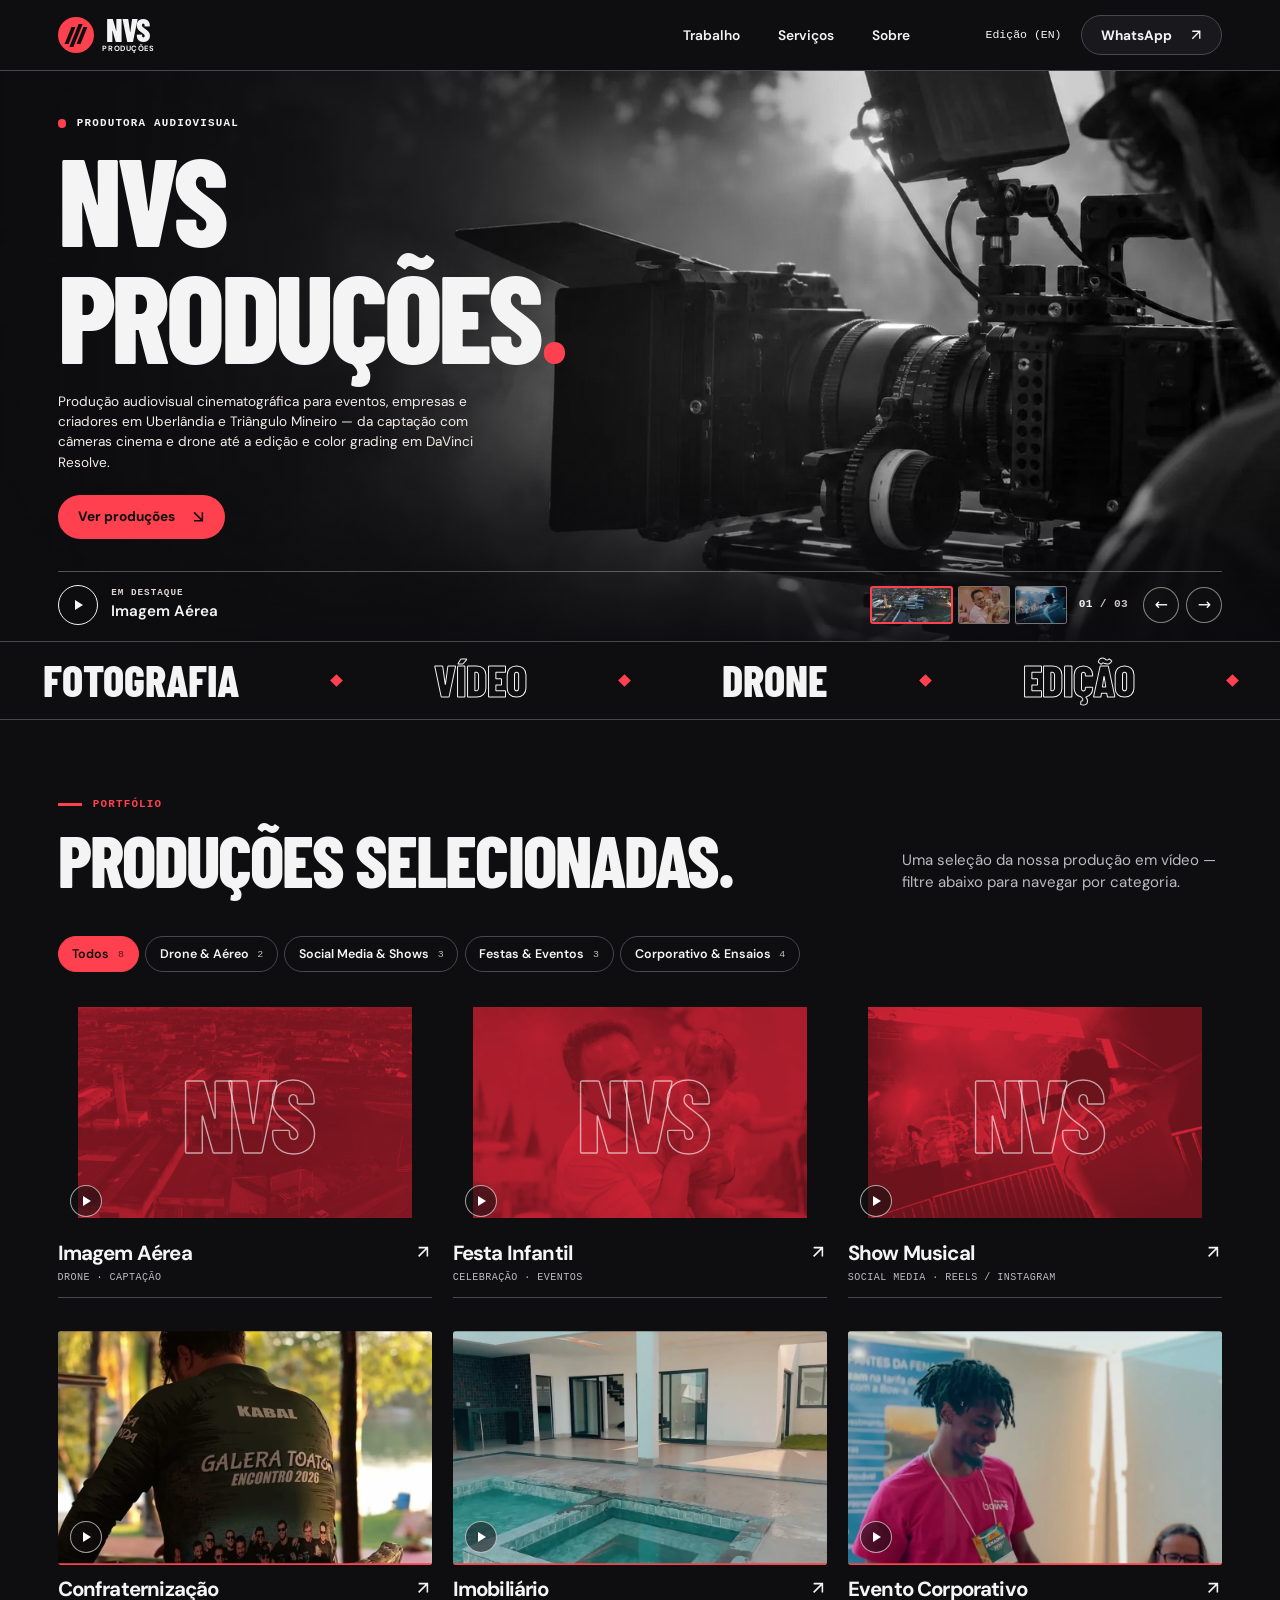
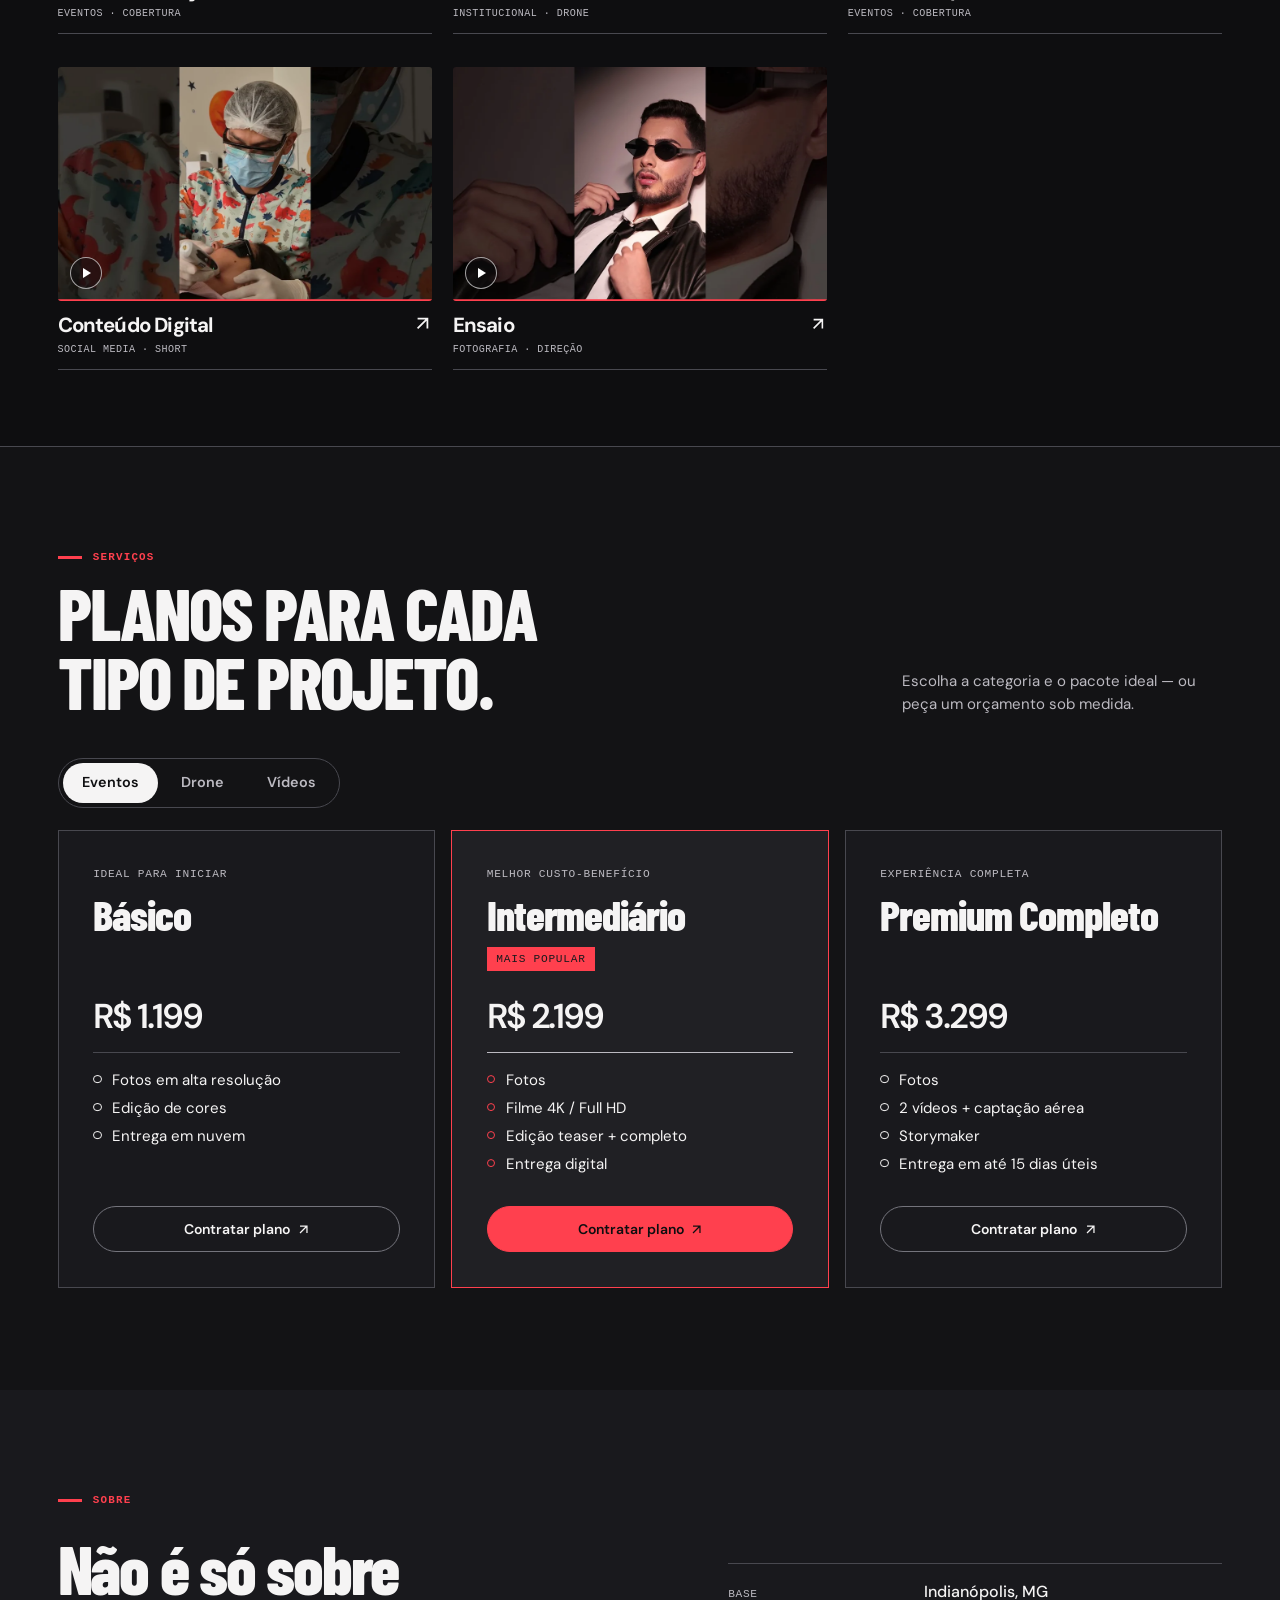
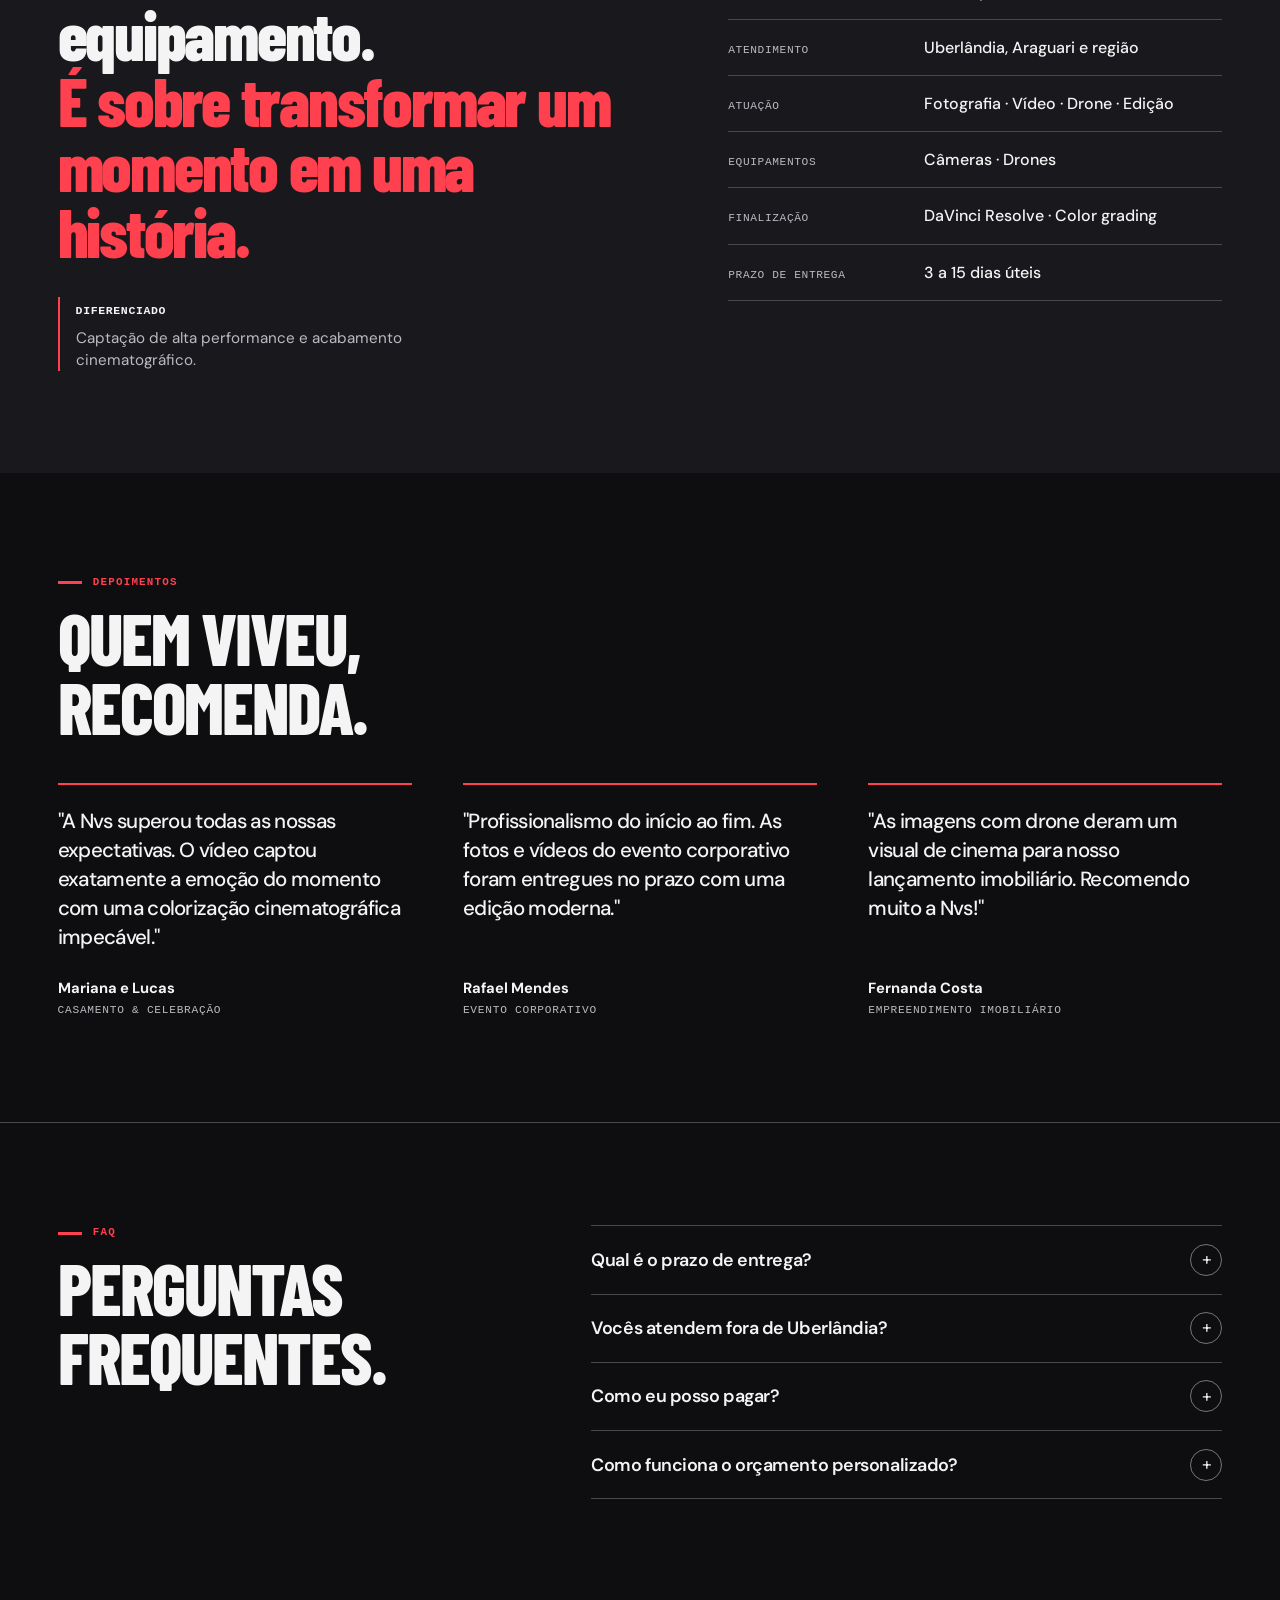
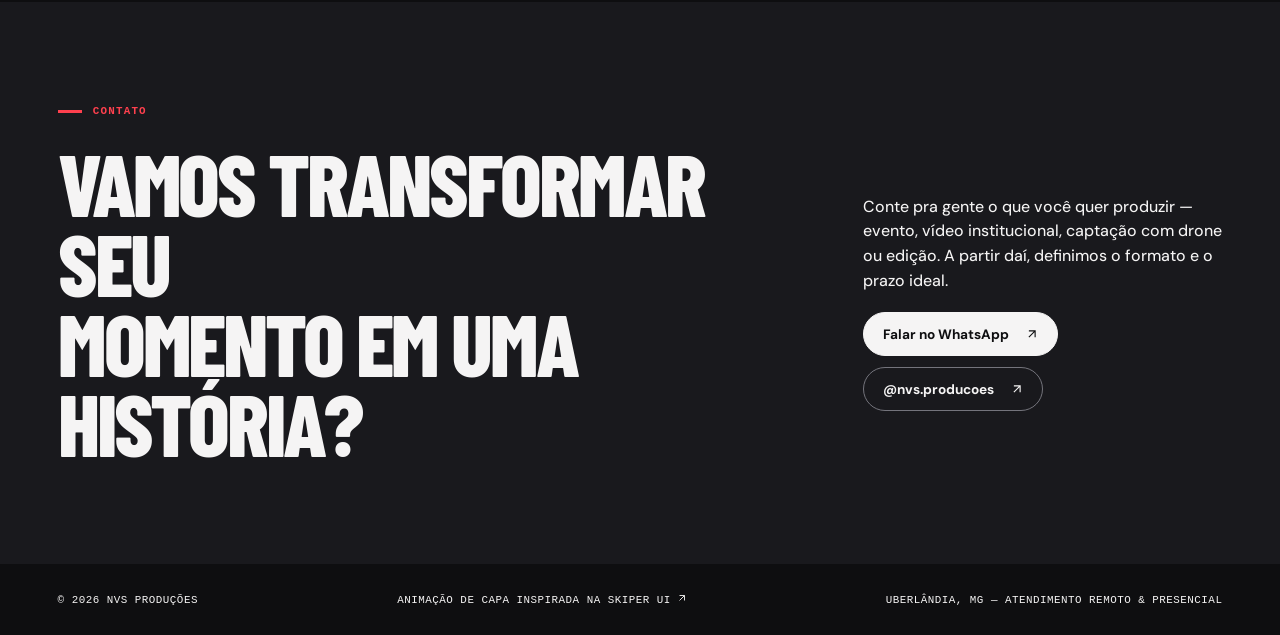
==== commit 6081805d: "Aplica tema escuro, vermelho e revelação das capas por rolagem" ====
--- a/index.html
+++ b/index.html
@@ -3,7 +3,7 @@
 <head>
   <meta charset="utf-8">
   <meta name="viewport" content="width=device-width, initial-scale=1">
-  <meta name="theme-color" content="#f5f2ee">
+  <meta name="theme-color" content="#0e0e10">
   <meta name="description" content="Nvs Produções — fotografia, vídeo, drone e edição audiovisual cinematográfica em Uberlândia e Triângulo Mineiro.">
   <title>NVS Produções — Fotografia, vídeo e drone</title>
   <link rel="preload" href="fonts/barlow-condensed.woff2" as="font" type="font/woff2" crossorigin>
@@ -37,7 +37,7 @@
       <div class="container hero-layout">
         <div class="hero-copy">
           <p class="hero-kicker"><i aria-hidden="true"></i> Produtora audiovisual</p>
-          <h1 id="heroHeading" aria-label="NVS Produções"><span class="line-mask"><span>NVS</span></span><span class="line-mask"><span>Produções<b>.</b></span></span></h1>
+          <h1 id="heroHeading" aria-label="NVS Produções"><span class="line-mask" aria-hidden="true" data-title="NVS"><span>NVS</span></span><span class="line-mask" aria-hidden="true" data-title="Produções."><span>Produções<b>.</b></span></span></h1>
           <p class="hero-description">Produção audiovisual cinematográfica para eventos, empresas e criadores em Uberlândia e Triângulo Mineiro — da captação com câmeras cinema e drone até a edição e color grading em DaVinci Resolve.</p>
           <a class="button hero-cta" href="#trabalho">Ver produções <span class="arrow-icon arrow-down" aria-hidden="true"></span></a>
         </div>
@@ -85,35 +85,35 @@
 
         <div class="work-grid" id="workGrid">
           <button type="button" class="project" data-category="drone" data-video="aDJH6hqLRlk" data-type="youtube" data-poster="assets/aDJH6hqLRlk.webp" aria-label="Assistir a Imagem Aérea">
-            <span class="project-frame"><img class="project-bg" src="assets/aDJH6hqLRlk.webp" alt="" loading="lazy" width="640" height="360"><span class="project-play" aria-hidden="true"></span></span>
+            <span class="project-frame"><span class="project-matte" aria-hidden="true"></span><img class="project-bg" src="assets/aDJH6hqLRlk.webp" alt="" loading="lazy" width="640" height="360"><span class="project-play" aria-hidden="true"></span></span>
             <span class="project-info"><span><strong class="project-title">Imagem Aérea</strong><span class="project-type">Drone · Captação</span></span><span class="project-arrow arrow-icon" aria-hidden="true"></span></span>
           </button>
           <button type="button" class="project" data-category="eventos" data-video="DA_a7z_ofI8" data-type="youtube" data-poster="assets/DA_a7z_ofI8.webp" aria-label="Assistir a Festa Infantil">
-            <span class="project-frame"><img class="project-bg" src="assets/DA_a7z_ofI8.webp" alt="" loading="lazy" width="640" height="360"><span class="project-play" aria-hidden="true"></span></span>
+            <span class="project-frame"><span class="project-matte" aria-hidden="true"></span><img class="project-bg" src="assets/DA_a7z_ofI8.webp" alt="" loading="lazy" width="640" height="360"><span class="project-play" aria-hidden="true"></span></span>
             <span class="project-info"><span><strong class="project-title">Festa Infantil</strong><span class="project-type">Celebração · Eventos</span></span><span class="project-arrow arrow-icon" aria-hidden="true"></span></span>
           </button>
           <button type="button" class="project" data-category="social" data-video="DLB5YvgJp1M" data-type="instagram" data-short="true" data-poster="assets/DLB5YvgJp1M.webp" aria-label="Assistir a Show Musical">
-            <span class="project-frame"><img class="project-bg" src="assets/DLB5YvgJp1M.webp" alt="" loading="lazy" width="640" height="360"><span class="project-play" aria-hidden="true"></span></span>
+            <span class="project-frame"><span class="project-matte" aria-hidden="true"></span><img class="project-bg" src="assets/DLB5YvgJp1M.webp" alt="" loading="lazy" width="640" height="360"><span class="project-play" aria-hidden="true"></span></span>
             <span class="project-info"><span><strong class="project-title">Show Musical</strong><span class="project-type">Social Media · Reels / Instagram</span></span><span class="project-arrow arrow-icon" aria-hidden="true"></span></span>
           </button>
           <button type="button" class="project" data-category="eventos corporativo" data-video="T41612DRHyA" data-type="youtube" data-poster="assets/T41612DRHyA.webp" aria-label="Assistir a Confraternização">
-            <span class="project-frame"><img class="project-bg" src="assets/T41612DRHyA.webp" alt="" loading="lazy" width="640" height="360"><span class="project-play" aria-hidden="true"></span></span>
+            <span class="project-frame"><span class="project-matte" aria-hidden="true"></span><img class="project-bg" src="assets/T41612DRHyA.webp" alt="" loading="lazy" width="640" height="360"><span class="project-play" aria-hidden="true"></span></span>
             <span class="project-info"><span><strong class="project-title">Confraternização</strong><span class="project-type">Eventos · Cobertura</span></span><span class="project-arrow arrow-icon" aria-hidden="true"></span></span>
           </button>
           <button type="button" class="project" data-category="drone corporativo" data-video="PzXkX8qnivg" data-type="youtube" data-poster="assets/PzXkX8qnivg.webp" aria-label="Assistir a Imobiliário">
-            <span class="project-frame"><img class="project-bg" src="assets/PzXkX8qnivg.webp" alt="" loading="lazy" width="640" height="360"><span class="project-play" aria-hidden="true"></span></span>
+            <span class="project-frame"><span class="project-matte" aria-hidden="true"></span><img class="project-bg" src="assets/PzXkX8qnivg.webp" alt="" loading="lazy" width="640" height="360"><span class="project-play" aria-hidden="true"></span></span>
             <span class="project-info"><span><strong class="project-title">Imobiliário</strong><span class="project-type">Institucional · Drone</span></span><span class="project-arrow arrow-icon" aria-hidden="true"></span></span>
           </button>
           <button type="button" class="project" data-category="corporativo eventos" data-video="7LOGyY0n6dU" data-type="youtube" data-poster="assets/7LOGyY0n6dU.webp" aria-label="Assistir a Evento Corporativo">
-            <span class="project-frame"><img class="project-bg" src="assets/7LOGyY0n6dU.webp" alt="" loading="lazy" width="640" height="360"><span class="project-play" aria-hidden="true"></span></span>
+            <span class="project-frame"><span class="project-matte" aria-hidden="true"></span><img class="project-bg" src="assets/7LOGyY0n6dU.webp" alt="" loading="lazy" width="640" height="360"><span class="project-play" aria-hidden="true"></span></span>
             <span class="project-info"><span><strong class="project-title">Evento Corporativo</strong><span class="project-type">Eventos · Cobertura</span></span><span class="project-arrow arrow-icon" aria-hidden="true"></span></span>
           </button>
           <button type="button" class="project" data-category="social" data-video="9NNJ_DTPng8" data-type="youtube" data-short="true" data-poster="assets/9NNJ_DTPng8.webp" aria-label="Assistir a Conteúdo Digital">
-            <span class="project-frame"><img class="project-bg" src="assets/9NNJ_DTPng8.webp" alt="" loading="lazy" width="640" height="360"><span class="project-play" aria-hidden="true"></span></span>
+            <span class="project-frame"><span class="project-matte" aria-hidden="true"></span><img class="project-bg" src="assets/9NNJ_DTPng8.webp" alt="" loading="lazy" width="640" height="360"><span class="project-play" aria-hidden="true"></span></span>
             <span class="project-info"><span><strong class="project-title">Conteúdo Digital</strong><span class="project-type">Social Media · Short</span></span><span class="project-arrow arrow-icon" aria-hidden="true"></span></span>
           </button>
           <button type="button" class="project" data-category="corporativo social" data-video="2OLhbEu2Wv0" data-type="youtube" data-short="true" data-poster="assets/2OLhbEu2Wv0.webp" aria-label="Assistir a Ensaio">
-            <span class="project-frame"><img class="project-bg" src="assets/2OLhbEu2Wv0.webp" alt="" loading="lazy" width="640" height="360"><span class="project-play" aria-hidden="true"></span></span>
+            <span class="project-frame"><span class="project-matte" aria-hidden="true"></span><img class="project-bg" src="assets/2OLhbEu2Wv0.webp" alt="" loading="lazy" width="640" height="360"><span class="project-play" aria-hidden="true"></span></span>
             <span class="project-info"><span><strong class="project-title">Ensaio</strong><span class="project-type">Fotografia · Direção</span></span><span class="project-arrow arrow-icon" aria-hidden="true"></span></span>
           </button>
         </div>
@@ -423,6 +423,7 @@
   <footer>
     <div class="container footer-inner">
       <span>© 2026 Nvs Produções</span>
+      <a href="https://skiper-ui.com/v1/skiper71" target="_blank" rel="noopener noreferrer">Animação de capa inspirada na Skiper UI <span class="arrow-icon" aria-hidden="true"></span></a>
       <span>Uberlândia, MG — Atendimento remoto & presencial</span>
     </div>
   </footer>
--- a/portfolio.css
+++ b/portfolio.css
@@ -12,11 +12,14 @@
   font-display: swap;
 }
 :root {
-  --ink: #181717;
-  --paper: #f5f2ee;
-  --accent: #e9ab82;
-  --night: #201e1d;
-  --rule: #cfc7bd;
+  color-scheme: dark;
+  --ink: #0e0e10;
+  --paper: #f5f4f4;
+  --accent: #ff404e;
+  --night: #19191d;
+  --card: #202024;
+  --muted: #bcbac1;
+  --rule: #48484f;
   --display: 'Barlow Condensed', Impact, 'Arial Narrow', sans-serif;
   --sans: 'DM Sans', system-ui, sans-serif;
   --mono: ui-monospace, 'SFMono-Regular', Consolas, 'Liberation Mono', monospace;
@@ -24,24 +27,24 @@
 }
 * { box-sizing: border-box; }
 html { scroll-behavior: smooth; }
-body { margin: 0; font: 400 1rem/1.5 var(--sans); color: var(--ink); background: var(--paper); }
+body { margin: 0; font: 400 1rem/1.5 var(--sans); color: var(--paper); background: var(--ink); }
 h1, h2, h3, p { margin: 0; }
 button, a { -webkit-tap-highlight-color: transparent; }
 button { font: inherit; cursor: pointer; color: inherit; }
 a { color: inherit; text-decoration: none; }
 [hidden] { display: none !important; }
 ::selection { background: var(--accent); color: var(--ink); }
-:focus-visible { outline: 3px solid #6393ee; outline-offset: 3px; }
+:focus-visible { outline: 3px solid var(--accent); outline-offset: 3px; }
 .container { width: 100%; max-width: 1440px; margin-inline: auto; padding-inline: var(--gutter); }
 section[id] { scroll-margin-top: 76px; }
-.skip-link { position: fixed; z-index: 10; left: 1rem; top: -5rem; background: var(--accent); padding: .75rem 1rem; }
+.skip-link { position: fixed; z-index: 10; left: 1rem; top: -5rem; color: var(--ink); background: var(--accent); padding: .75rem 1rem; }
 .skip-link:focus { top: .5rem; }
-#nav { position: sticky; top: 0; z-index: 5; background: var(--paper); border-bottom: 1px solid #28232224; }
+#nav { position: sticky; top: 0; z-index: 5; background: var(--ink); border-bottom: 1px solid var(--rule); }
 .nav-inner, .links, .nav-actions, .logo { display: flex; align-items: center; }
 .nav-inner { height: 70px; justify-content: space-between; gap: 1.5rem; }
 .logo { gap: .55rem; }
-.brand-symbol { height: 36px; width: 36px; display: flex; align-items: center; justify-content: center; gap: 2px; overflow: hidden; background: var(--ink); border-radius: 50%; }
-.brand-symbol i { display: block; width: 4px; height: 17px; transform: skew(-22deg); background: var(--accent); }
+.brand-symbol { height: 36px; width: 36px; display: flex; align-items: center; justify-content: center; gap: 2px; overflow: hidden; background: var(--accent); border-radius: 50%; }
+.brand-symbol i { display: block; width: 4px; height: 17px; transform: skew(-22deg); background: var(--ink); }
 .brand-symbol i:nth-child(2) { height: 23px; }
 .wordmark { display: flex; flex-direction: column; align-items: center; font: 800 32px/.76 var(--display); letter-spacing: -.03em; }
 .wordmark span { font: 700 7.6px/1 var(--sans); letter-spacing: .075em; margin-top: 4px; }
@@ -52,14 +55,15 @@
 .nav-actions { gap: 1.2rem; }
 .language-button { border: 0; background: none; padding: .55rem 0; font: 500 .72rem/1.2 var(--mono); }
 .nav-cta, .button { display: inline-flex; align-items: center; justify-content: center; gap: 1.1rem; min-height: 44px; padding: .65rem 1.2rem; font: 700 .85rem/1.25 var(--sans); border-radius: 99px; border: 1px solid transparent; }
-.nav-cta { min-height: 38px; background: var(--ink); color: var(--paper); }
+.nav-cta { min-height: 38px; border-color: var(--rule); background: var(--night); color: var(--paper); }
 .nav-cta span, .hero-cta span { display: inline-block; transition: transform .22s ease; font-size: 1.2em; }
 .nav-cta:is(:hover, :focus-visible) span { transform: translate(2px,-2px); }
-.hero { position: relative; isolation: isolate; background: #1b1918; color: #faf7f3; overflow: hidden; }
+.hero { position: relative; isolation: isolate; background: var(--ink); color: var(--paper); overflow: hidden; }
 .hero-stage, .hero-shade { position: absolute; inset: 0; width: 100%; height: 100%; z-index: -1; }
 .hero-stage { z-index: -2; overflow: hidden; }
 .hero-image { position: absolute; inset: 0; width: 100%; height: 100%; object-fit: cover; object-position: 55% 51%; }
-.hero-shade { background: linear-gradient(90deg,rgba(17,15,15,.88),rgba(17,15,15,.45) 35%,transparent 69%),linear-gradient(0deg,rgba(14,12,12,.76),transparent 28%); }
+.hero-shade { background: linear-gradient(90deg,#0d0d10ef,rgba(14,14,17,.5) 36%,transparent 69%),linear-gradient(0deg,#0c0c10dd,transparent 30%); }
+.hero-image[src$="hero-camera.webp"] { filter: grayscale(1) contrast(1.08); }
 .hero-layout { min-height: clamp(545px, 42vw, 720px); display: grid; grid-template-rows: 1fr auto; }
 .hero-copy { align-self: center; padding-block: clamp(38px, 3.5vw, 65px) 2rem; }
 .hero-kicker, .section-number, .feature-label, .feature-index { font: 600 .68rem/1.4 var(--mono); letter-spacing: .11em; text-transform: uppercase; }
@@ -70,7 +74,7 @@
 .line-mask > span { display: inline-block; }
 .hero h1 b { font-weight: inherit; color: var(--accent); }
 .hero-description { color: #f2ede8; max-width: 49ch; font-size: clamp(.85rem, 1.06vw, 1.02rem); line-height: 1.5; }
-.hero-cta { margin-top: 1.35rem; background: var(--paper); color: var(--ink); }
+.hero-cta { margin-top: 1.35rem; background: var(--accent); color: var(--ink); }
 .hero-cta:is(:hover, :focus-visible) span { transform: translate(2px,2px); }
 .feature-bar { display: flex; justify-content: space-between; align-items: center; padding-block: 13px 16px; gap: .75rem; border-top: 1px solid #ffffff49; }
 .feature-play { display: inline-flex; align-items: center; gap: .85rem; text-align: left; padding: 0; border: 0; background: none; }
@@ -89,26 +93,27 @@
 #trabalho { padding-block: clamp(3.6rem, 6vw, 7rem); }
 .section-head { display: flex; align-items: end; justify-content: space-between; gap: 2rem; margin-bottom: clamp(1.75rem, 3.3vw, 3.3rem); }
 .section-head h2 { margin-top: .8rem; font: 800 clamp(3.35rem, 5.6vw, 6.1rem)/.96 var(--display); letter-spacing: -.027em; text-transform: uppercase; }
+.section-number { color: var(--accent); }
 .section-number::before { content: ''; width: 1.55rem; height: 3px; background: currentColor; }
-.section-head p { max-width: 32ch; color: #5b5551; font-size: .94rem; line-height: 1.5; }
+.section-head p { max-width: 32ch; color: var(--muted); font-size: .94rem; line-height: 1.5; }
 .work-filters { display: flex; flex-wrap: wrap; gap: .4rem; margin-bottom: 1.45rem; }
 .work-filter-btn { display: inline-flex; align-items: center; justify-content: center; gap: .55rem; min-height: 36px; background: transparent; border: 1px solid var(--rule); border-radius: 99px; padding: .4rem .85rem; font: 600 .78rem var(--sans); }
-.work-filter-btn:is(:hover, :focus-visible) { border-color: var(--ink); }
-.work-filter-btn.active { background: var(--ink); border-color: var(--ink); color: var(--paper); }
+.work-filter-btn:is(:hover, :focus-visible) { border-color: var(--paper); }
+.work-filter-btn.active { background: var(--accent); border-color: var(--accent); color: var(--ink); }
 .count { font: 500 .62rem var(--mono); opacity: .75; }
 .work-grid { display: grid; grid-template-columns: repeat(3,minmax(0,1fr)); gap: clamp(1.4rem,2.6vw,2.7rem) clamp(.85rem,1.6vw,1.8rem); }
 .project { display: block; border: 0; padding: 0; min-width: 0; background: transparent; text-align: left; }
 .project-frame { position: relative; display: block; overflow: hidden; aspect-ratio: 16/10; background: var(--night); border-radius: 3px; }
-.project-bg { display: block; width: 100%; height: 100%; object-fit: cover; transition: filter .35s ease; }
+.project-bg { display: block; width: 100%; height: 100%; object-fit: cover; }
 .project-play { position: absolute; bottom: .75rem; left: .75rem; width: 32px; height: 32px; color: white; background: #1412138a; border-color: #ffffff9c; transition: color .2s, background-color .2s; }
 
 .project:is(:hover, :focus-visible) .project-play { color: var(--ink); background: var(--accent); border-color: var(--accent); }
 .project-info { display: flex; justify-content: space-between; align-items: start; gap: 1rem; padding-block: .75rem; border-bottom: 1px solid var(--rule); }
 .project-title { display: block; font: 700 clamp(1.05rem,1.6vw,1.5rem)/1.2 var(--sans); letter-spacing: -.04em; }
-.project-type { display: block; margin-top: .3rem; font: 500 .63rem/1.4 var(--mono); text-transform: uppercase; letter-spacing: .045em; color: #5d5652; }
+.project-type { display: block; margin-top: .3rem; font: 500 .63rem/1.4 var(--mono); text-transform: uppercase; letter-spacing: .045em; color: var(--muted); }
 .project-arrow { margin: .2rem .15rem 0 0; font-size: 1.15rem; line-height: 1.2; transition: transform .25s; }
 .project:is(:hover, :focus-visible) .project-arrow { transform: translate(2px,-2px); }
-#lightbox { border: 1px solid #746d68; padding: 0; width: fit-content; max-width: calc(100vw - 20px); max-height: 96dvh; background: var(--ink); color: var(--paper); }
+#lightbox { border: 1px solid var(--rule); padding: 0; width: fit-content; max-width: calc(100vw - 20px); max-height: 96dvh; background: var(--ink); color: var(--paper); }
 #lightbox::backdrop { background: #100e0fdf; }
 .lightbox-shell { padding: clamp(.8rem, 2vw, 1.5rem); }
 .lightbox-heading { display: flex; align-items: center; justify-content: space-between; gap: .75rem; margin-bottom: .75rem; }
@@ -128,7 +133,7 @@
   :root { --gutter: 20px; }
   .nav-inner { display: grid; grid-template-columns: 1fr auto; height: auto; padding-top: 10px; gap: 6px .5rem; }
   .nav-actions { gap: .85rem; }
-  .links { grid-row: 2; grid-column: 1/-1; justify-content: space-between; width: 100%; margin: 0; border-top: 1px solid #28232224; }
+  .links { grid-row: 2; grid-column: 1/-1; justify-content: space-between; width: 100%; margin: 0; border-top: 1px solid var(--rule); }
   .links a { padding-block: .45rem; font-size: .78rem; }
   .nav-cta { min-height: 36px; padding: .45rem .85rem; gap: .5rem; font-size: .78rem; }
   section[id] { scroll-margin-top: 90px; }
@@ -184,7 +189,7 @@
 .film-tile:is(:hover,:focus-visible) img, .film-tile[aria-pressed="true"] img { opacity: 1; }
 .film-tile[aria-pressed="true"] { width: 83px; border: 2px solid var(--accent); }
 .hero-slices { position: absolute; inset: 0; pointer-events: none; }
-.disciplines { position: relative; overflow: hidden; background: var(--ink); color: var(--paper); border-block: 1px solid #514a45; }
+.disciplines { position: relative; overflow: hidden; background: var(--ink); color: var(--paper); border-block: 1px solid var(--rule); }
 .film-track { display: flex; }
 .disciplines-inner {
   display: flex;
@@ -200,7 +205,7 @@
 .disciplines-inner i { height: clamp(.4rem, .7vw, .7rem); aspect-ratio: 1; background: var(--accent); transform: rotate(45deg); }
 .project-frame { isolation: isolate; }
 .project-play { z-index: 1; }
-.project-lens { display: none; }
+
 
 @media (max-width: 640px) {
   .feature-bar { display: grid; grid-template-columns: minmax(0,1fr) auto; gap: .65rem; }
@@ -210,34 +215,81 @@
   .disciplines-inner span:nth-of-type(even) { color: var(--paper); -webkit-text-stroke: 0; }
 }
 
-@media (hover: hover) and (pointer: fine) and (prefers-reduced-motion: no-preference) {
-  .project-lens {
-    display: block;
-    position: absolute;
-    inset: 0;
-    opacity: 0;
-    pointer-events: none;
-    --radius: clamp(42px, 5.3vw, 83px);
-    clip-path: circle(var(--radius) at var(--x, 50%) var(--y, 50%));
-    transition: opacity .22s;
-  }
-  .project-lens img { display: block; width: 100%; height: 100%; object-fit: cover; transform: scale(1.38); transform-origin: var(--x, 50%) var(--y, 50%); }
-  .project-lens::after {
+/* The cover and the actual film still share a rising edge, as in Skiper UI's Image Reveal. */
+.project-frame { --cut: var(--scroll-cut, 0%); background: var(--ink); }
+.project-matte {
+  position: absolute;
+  inset: 5% 5.5%;
+  display: grid;
+  place-items: center;
+  overflow: hidden;
+  background: #cf2335;
+  color: #240810;
+  pointer-events: none;
+}
+.project-matte::before {
+  content: '';
+  position: absolute;
+  inset: 0;
+  background: center / cover var(--poster);
+  filter: grayscale(1) contrast(1.1);
+  mix-blend-mode: multiply;
+  opacity: .48;
+}
+.project-matte::after {
+  content: 'NVS';
+  position: relative;
+  font: 800 clamp(4rem, 8vw, 8.5rem)/.9 var(--display);
+  letter-spacing: -.075em;
+  color: transparent;
+  -webkit-text-stroke: 1.4px #fff9;
+}
+.project-bg { position: relative; }
+@media (prefers-reduced-motion: no-preference) {
+  .project-frame .project-bg {
+    clip-path: inset(var(--cut) 0 0);
+    transition: clip-path .28s cubic-bezier(.18,.72,.25,1);
+  }
+  .project-frame::after {
     content: '';
     position: absolute;
-    inset: 0;
-    background: radial-gradient(circle at var(--x, 50%) var(--y, 50%), transparent calc(var(--radius) - 2px), #ffffffc2 var(--radius));
-  }
-  .project-frame:hover .project-lens { opacity: 1; }
-  .project-frame:has(.project-lens):hover > .project-bg { filter: saturate(.22) brightness(.8); }
-}
-
-@media (prefers-reduced-motion: no-preference) {
-  .line-mask { perspective: 800px; }
-  .title-letter { display: inline-block; transform-origin: center bottom; animation: focus-letter .84s cubic-bezier(.16,.84,.22,1) backwards; animation-delay: calc(var(--letter) * 38ms); }
-  @keyframes focus-letter {
-    from { opacity: 0; transform: translateY(.6em) rotateX(-74deg); filter: blur(5px); }
-    to { opacity: 1; transform: none; filter: none; }
+    inset: auto 0 0;
+    height: 2px;
+    background: var(--accent);
+    clip-path: inset(0 var(--cut) 0 0);
+    transition: clip-path .28s cubic-bezier(.18,.72,.25,1);
+    pointer-events: none;
+  }
+  .project:focus-visible .project-frame { --cut: 0%; }
+  @media (hover: hover) and (pointer: fine) {
+    .project:hover .project-frame { --cut: 0%; }
+  }
+
+  /* Two offsets of the same title resolve into the final, clean lettering. */
+  .line-mask { position: relative; }
+  .line-mask > span { position: relative; animation: title-expose 1.14s cubic-bezier(.16,.76,.23,1) backwards; }
+  .line-mask::before, .line-mask::after {
+    content: attr(data-title);
+    position: absolute;
+    inset: .13em auto auto 0;
+    pointer-events: none;
+    opacity: 0;
+    color: var(--paper);
+    animation: title-register 1.12s cubic-bezier(.17,.7,.25,1) backwards;
+  }
+  .line-mask::before { --offset: -.45em; clip-path: inset(-18% 0 51%); }
+  .line-mask::after { --offset: .55em; clip-path: inset(47% 0 -28%); color: var(--accent); }
+  .line-mask:nth-child(2) > span, .line-mask:nth-child(2)::before, .line-mask:nth-child(2)::after { animation-delay: .13s; }
+  @keyframes title-expose {
+    0%, 19% { opacity: 0; transform: translateY(.18em); }
+    68% { opacity: 1; }
+    to { opacity: 1; transform: none; }
+  }
+  @keyframes title-register {
+    0% { opacity: 0; transform: translateX(var(--offset)); }
+    24% { opacity: 1; }
+    76% { opacity: .85; transform: translateX(0); }
+    to { opacity: 0; transform: translateX(0); }
   }
   .hero-image-intro { animation: frame-in 1.2s cubic-bezier(.16,.75,.2,1) both; }
   @keyframes frame-in {
--- a/lower.css
+++ b/lower.css
@@ -4,8 +4,8 @@
 }
 
 #servicos {
-  color: var(--ink);
-  background: #eae6e1;
+  color: var(--paper);
+  background: #131315;
   border-top: 1px solid var(--rule);
 }
 
@@ -15,7 +15,7 @@
   gap: .25rem;
   max-width: 100%;
   margin: 0 0 1.4rem;
-  border: 1px solid #ada59d;
+  border: 1px solid var(--rule);
   border-radius: 2rem;
   padding: .25rem;
 }
@@ -27,13 +27,13 @@
   padding: .4rem clamp(.85rem, 1.5vw, 1.5rem);
   font: 600 .9rem/1.3 var(--sans);
   cursor: pointer;
-  color: #3c3531;
+  color: var(--muted);
   background: transparent;
   transition: background-color .2s ease, color .2s ease;
 }
 
-.tab-btn:hover { background: #ddd5cd; }
-.tab-btn.active, .tab-btn[aria-selected="true"] { background: var(--ink); color: var(--paper); }
+.tab-btn:hover { background: var(--card); }
+.tab-btn.active, .tab-btn[aria-selected="true"] { background: var(--paper); color: var(--ink); }
 .plans:not(.active), .plans[hidden] { display: none; }
 
 .plans-grid, .en-showcase-grid {
@@ -47,12 +47,12 @@
   flex-direction: column;
   align-items: flex-start;
   padding: clamp(1.3rem, 2.7vw, 2.7rem);
-  background: #faf8f5;
+  background: var(--night);
   border: 1px solid var(--rule);
   min-width: 0;
 }
 
-.plan-card.featured { background: var(--night); color: var(--paper); border-color: var(--night); }
+.plan-card.featured { background: var(--card); color: var(--paper); border-color: var(--accent); }
 
 .plan-label, .plan-badge, .role, .en-card-tag, .en-badge {
   font: 500 .7rem/1.55 var(--mono);
@@ -62,11 +62,11 @@
 
 .plan-label {
   order: -2;
-  color: #625c58;
+  color: var(--muted);
   margin-bottom: .65rem;
 }
 
-.featured .plan-label { color: #d0c8c2; }
+.featured .plan-label { color: var(--muted); }
 
 .plan-badge {
   order: 1;
@@ -107,7 +107,7 @@
   border-top: 1px solid var(--rule);
 }
 
-.featured .plan-features { border-color: #645e5a; }
+.featured .plan-features { border-color: var(--muted); }
 
 .plan-features li {
   display: flex;
@@ -137,8 +137,8 @@
   width: 100%;
   min-height: 46px;
   padding: .55rem 1rem;
-  color: var(--night);
-  border: 1px solid #82786f;
+  color: var(--paper);
+  border: 1px solid #74747c;
   border-radius: 2rem;
   text-align: center;
   text-decoration: none;
@@ -146,7 +146,7 @@
   transition: background-color .2s ease, color .2s ease;
 }
 
-.featured .plan-cta { background: var(--accent); border-color: var(--accent); }
+.featured .plan-cta { color: var(--ink); background: var(--accent); border-color: var(--accent); }
 .plan-cta:hover, .plan-cta:focus-visible { background: var(--ink); color: #fff; }
 .featured .plan-cta:hover, .featured .plan-cta:focus-visible { background: var(--paper); color: var(--ink); }
 
@@ -184,7 +184,7 @@
   text-transform: uppercase;
   letter-spacing: .055em;
 }
-.about-note p { margin: .35rem 0 0; font: 400 .95rem/1.45 var(--sans); color: #d2cbc5; }
+.about-note p { margin: .35rem 0 0; font: 400 .95rem/1.45 var(--sans); color: var(--muted); }
 
 
 .fact {
@@ -193,26 +193,26 @@
   gap: .8rem;
   align-items: baseline;
   padding-block: 1rem;
-  border-top: 1px solid #58504a;
-}
-
-.fact:last-child { border-bottom: 1px solid #58504a; }
+  border-top: 1px solid var(--rule);
+}
+
+.fact:last-child { border-bottom: 1px solid var(--rule); }
 .fact span:first-child {
-  color: #c6bdb6;
+  color: var(--muted);
   font: 500 .7rem/1.4 var(--mono);
   text-transform: uppercase;
   letter-spacing: .055em;
 }
 .fact span:last-child { font: 500 1rem/1.45 var(--sans); }
 
-#depoimentos, #faq { color: var(--ink); background: var(--paper); }
+#depoimentos, #faq { color: var(--paper); background: var(--ink); }
 .testimonials-grid { display: grid; grid-template-columns: repeat(3, minmax(0, 1fr)); gap: clamp(1.5rem, 4vw, 4rem); }
 
 .testimonial {
   display: flex;
   flex-direction: column;
   padding-top: 1.35rem;
-  border-top: 2px solid var(--ink);
+  border-top: 2px solid var(--accent);
 }
 
 .quote {
@@ -221,7 +221,7 @@
   letter-spacing: -.033em;
 }
 .name { margin-top: auto; font: 700 .92rem/1.45 var(--sans); }
-.role { margin-top: .2rem; color: #645e5a; }
+.role { margin-top: .2rem; color: var(--muted); }
 
 #faq { border-top: 1px solid var(--rule); }
 #faq > .container {
@@ -231,8 +231,8 @@
   gap: clamp(2rem, 6vw, 7rem);
 }
 #faq .section-head { margin: 0; }
-.faq-item { border-top: 1px solid #b4aaa2; }
-.faq-item:last-child { border-bottom: 1px solid #b4aaa2; }
+.faq-item { border-top: 1px solid var(--rule); }
+.faq-item:last-child { border-bottom: 1px solid var(--rule); }
 
 .faq-q {
   display: flex;
@@ -243,7 +243,7 @@
   border: 0;
   padding: 1.1rem 0;
   background: transparent;
-  color: var(--ink);
+  color: var(--paper);
   text-align: left;
   cursor: pointer;
   font: 600 clamp(1rem, 1.4vw, 1.28rem)/1.35 var(--sans);
@@ -255,15 +255,15 @@
   flex: none;
   width: 2rem;
   height: 2rem;
-  border: 1px solid #8b8078;
+  border: 1px solid #74747c;
   border-radius: 50%;
   font: 400 1.1rem/1 var(--sans);
   transition: transform .25s ease, background-color .2s ease;
 }
-.faq-q:is(:hover, :focus-visible) .icon, .faq-item.open .icon { background: var(--accent); }
+.faq-q:is(:hover, :focus-visible) .icon, .faq-item.open .icon { background: var(--accent); color: var(--ink); }
 .faq-item.open .icon { transform: rotate(45deg); }
 .faq-item:not(.open) .faq-a { display: none; }
-.faq-a-inner { padding: 0 2.8rem 1.3rem 0; font: 400 1rem/1.6 var(--sans); color: #55504e; }
+.faq-a-inner { padding: 0 2.8rem 1.3rem 0; font: 400 1rem/1.6 var(--sans); color: var(--muted); }
 
 /* Closing spread */
 #contato { background: var(--night); color: var(--paper); }
@@ -286,10 +286,10 @@
 #contato p { align-self: end; max-width: 38ch; margin: 1.55rem 0 1.15rem; font: 450 1rem/1.55 var(--sans); }
 #contato .hero-actions, #viewEn .hero-actions { display: flex; flex-wrap: wrap; gap: .7rem; }
 #contato .button { background: var(--paper); border: 1px solid var(--paper); color: var(--ink); }
-#contato .button.dark { color: var(--paper); border-color: #998d84; background: transparent; }
+#contato .button.dark { color: var(--paper); border-color: #74747c; background: transparent; }
 #contato .button:is(:hover, :focus-visible) { background: var(--accent); color: var(--ink); }
 
-footer { background: var(--ink); color: #ebe5e1; }
+footer { background: var(--ink); color: var(--paper); }
 .footer-inner {
   display: flex;
   justify-content: space-between;
@@ -301,7 +301,7 @@
   letter-spacing: .045em;
   text-transform: uppercase;
 }
-.footer-inner span + span { color: #c1b8b2; }
+.footer-inner span + span { color: var(--muted); }
 
 /* Editing services */
 #viewEn {
@@ -319,15 +319,15 @@
   text-transform: uppercase;
 }
 #viewEn h1 em { color: var(--accent); font-style: normal; }
-#viewEn .container > p { max-width: 55ch; margin: 0 0 1.6rem; color: #dfd9d4; font: 400 1.08rem/1.55 var(--sans); }
+#viewEn .container > p { max-width: 55ch; margin: 0 0 1.6rem; color: var(--muted); font: 400 1.08rem/1.55 var(--sans); }
 #viewEn .button { background: var(--accent); border: 1px solid var(--accent); color: var(--ink); }
-#viewEn .button.dark { background: transparent; border-color: #96897e; color: var(--paper); }
+#viewEn .button.dark { background: transparent; border-color: #74747c; color: var(--paper); }
 #viewEn .button:is(:hover, :focus-visible) { background: var(--paper); color: var(--ink); }
 
 .en-showcase-grid { gap: clamp(1.5rem, 4vw, 4rem); margin-top: clamp(3.25rem, 6vw, 7rem); }
-.en-card { border-top: 1px solid #827971; padding-top: 1.25rem; }
+.en-card { border-top: 1px solid var(--rule); padding-top: 1.25rem; }
 .en-card h3 { margin: .65rem 0; font: 700 clamp(1.65rem, 2.5vw, 2.5rem)/1.04 var(--display); }
-.en-card p { margin: 0; color: #d1cac5; font: 400 .98rem/1.5 var(--sans); }
+.en-card p { margin: 0; color: var(--muted); font: 400 .98rem/1.5 var(--sans); }
 
 @media (max-width: 820px) {
   .about-grid, #faq > .container, #contato .container { grid-template-columns: minmax(0, 1fr); }
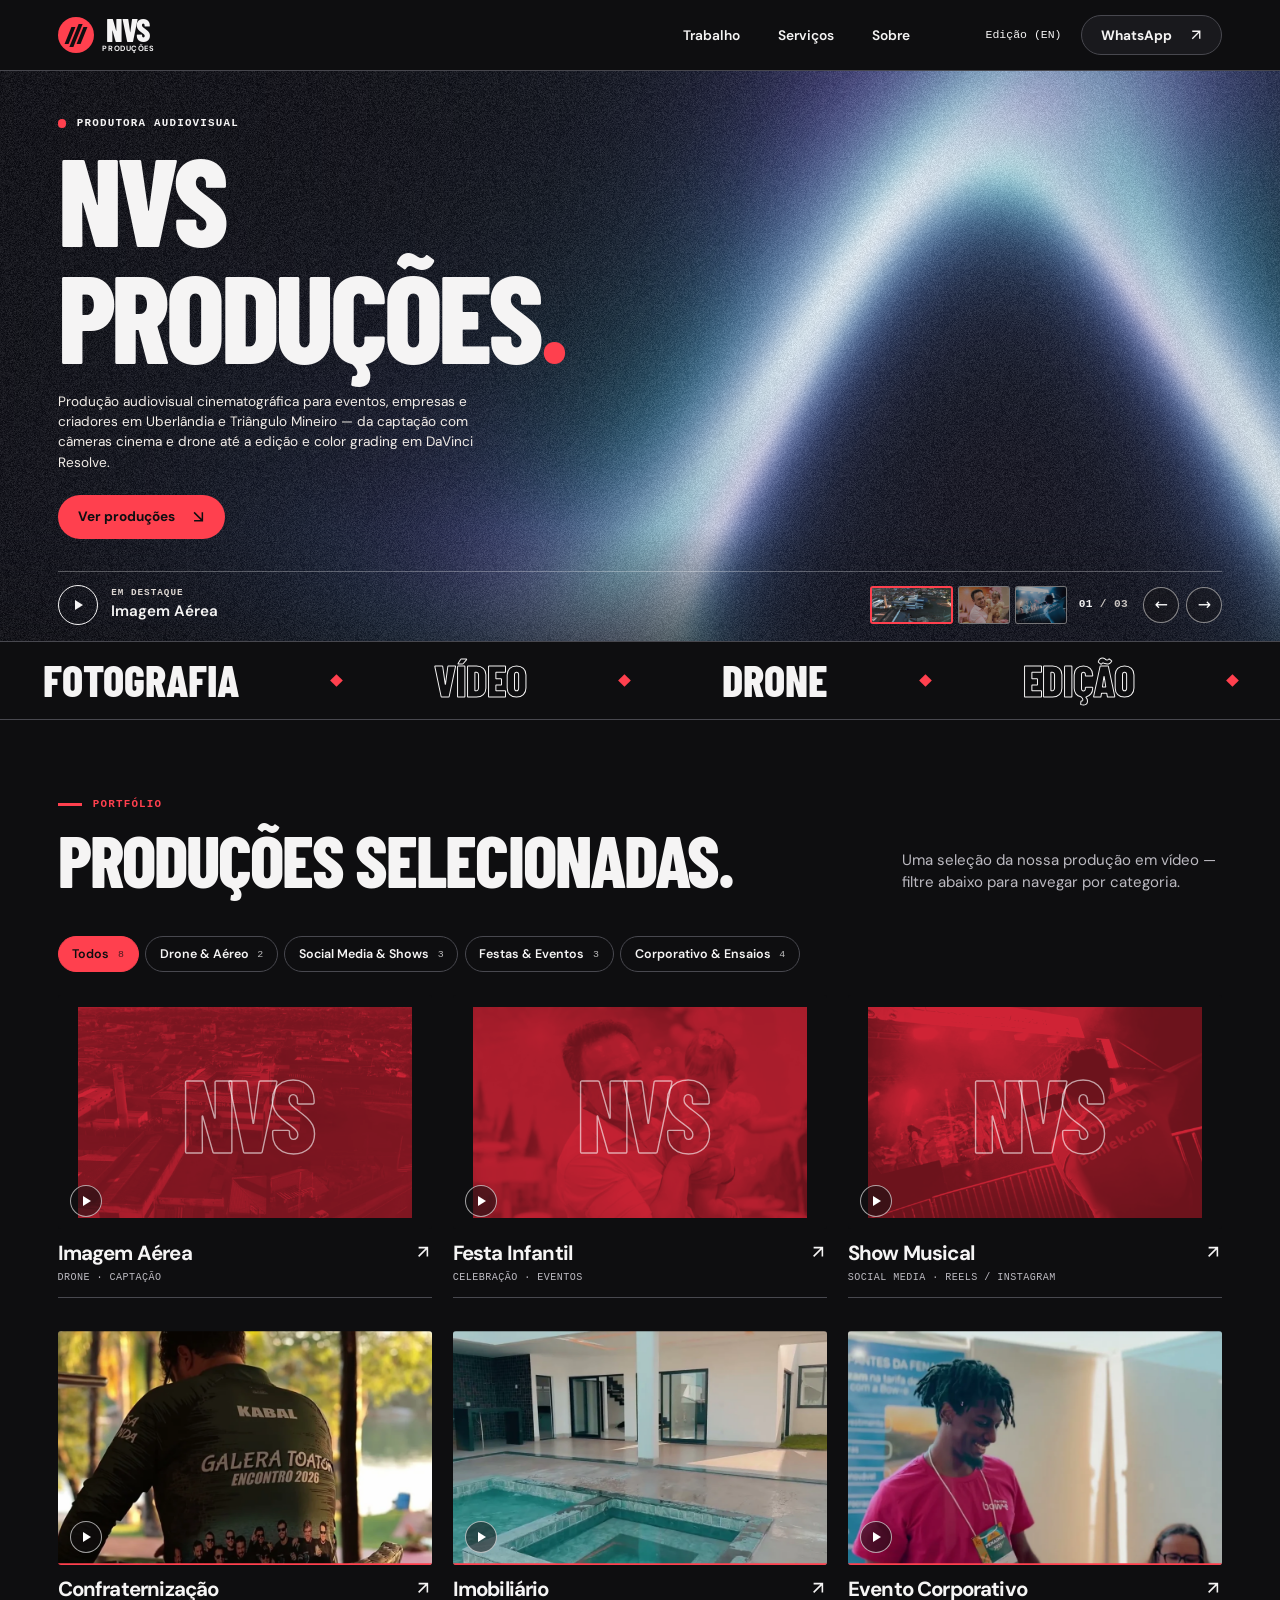
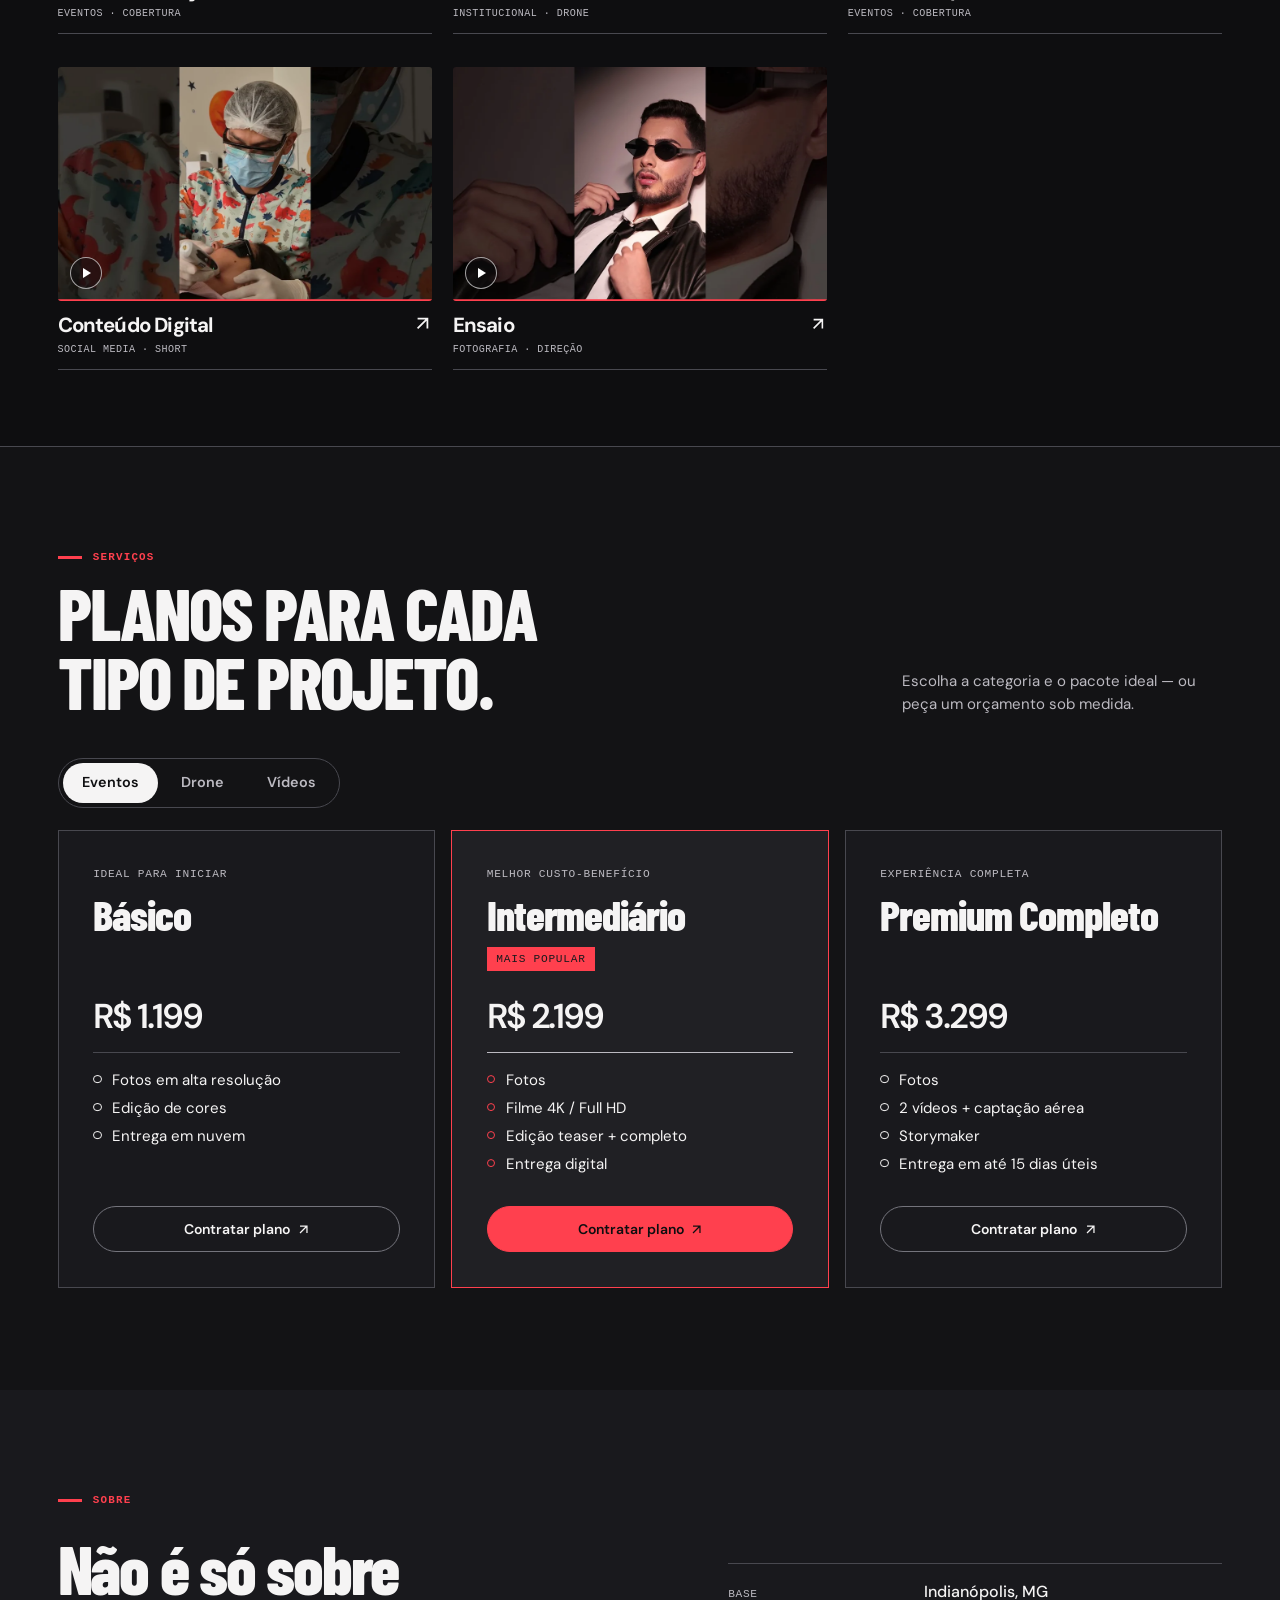
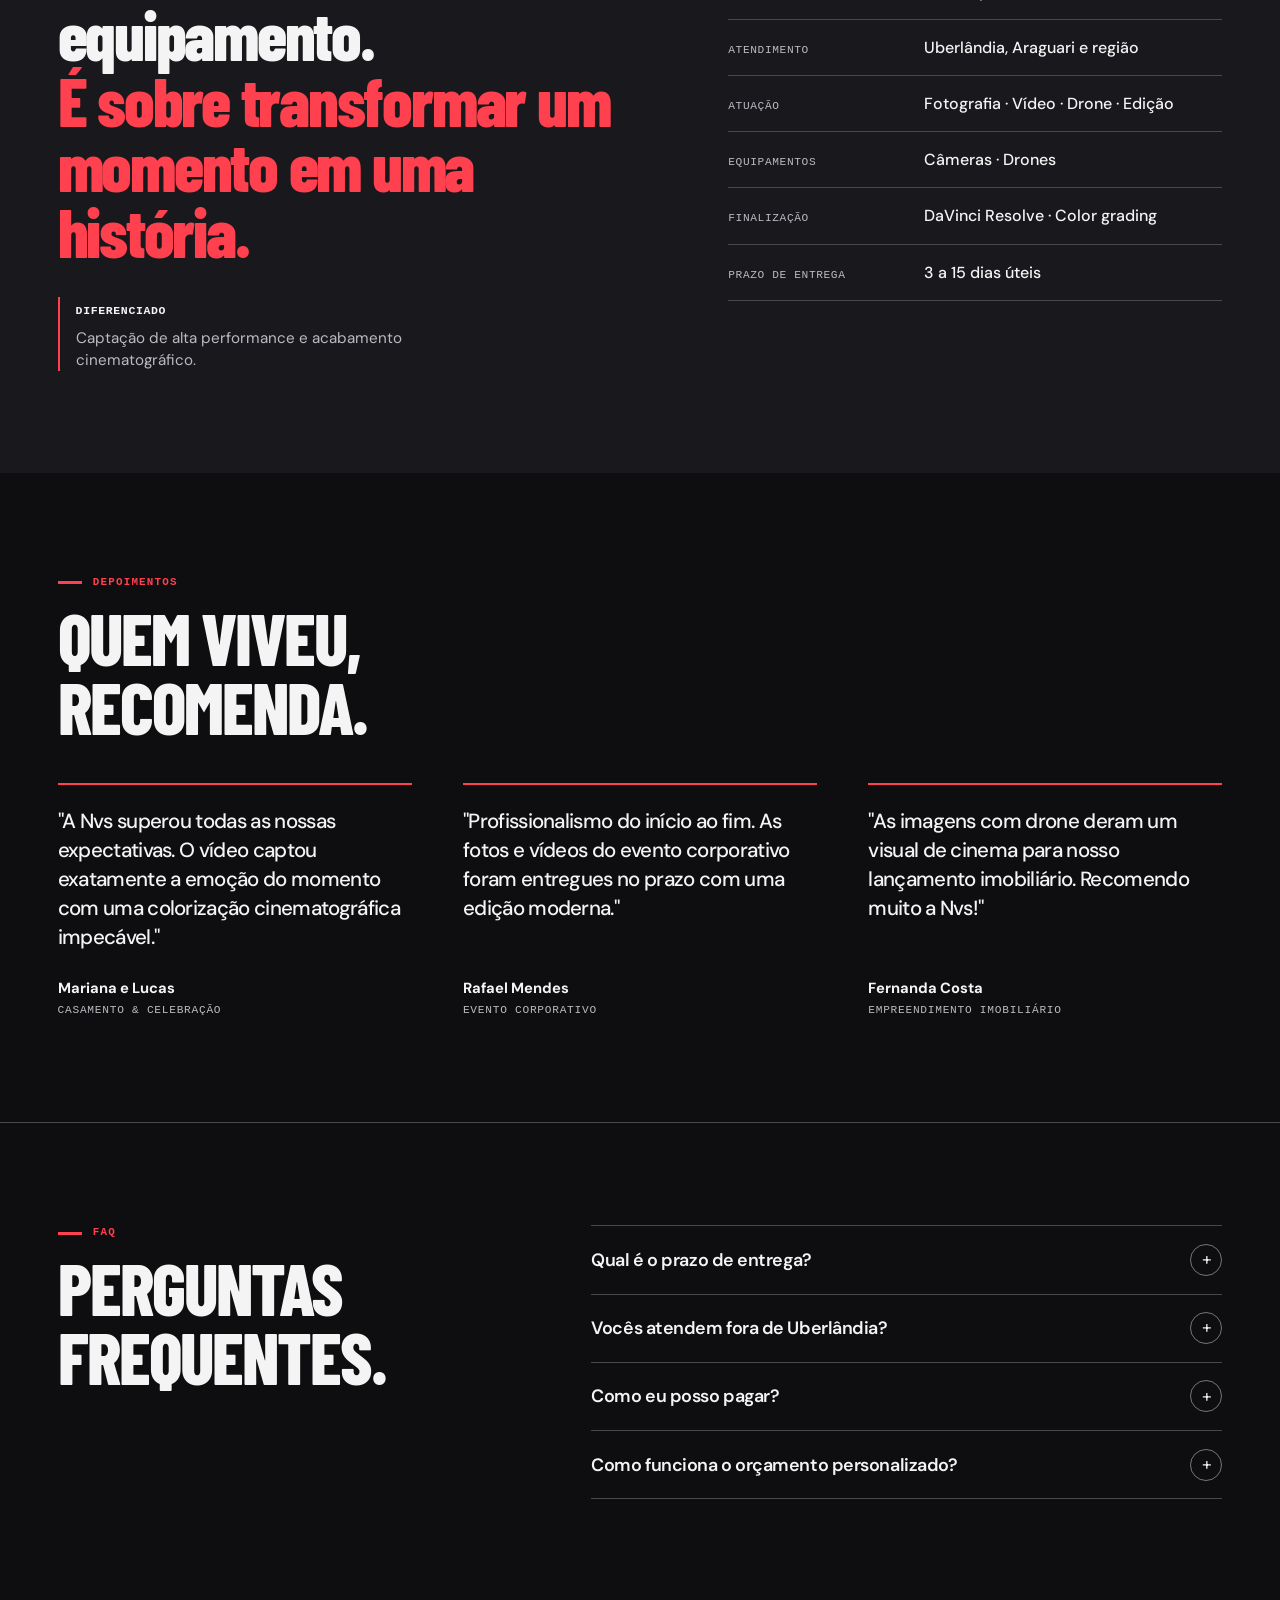
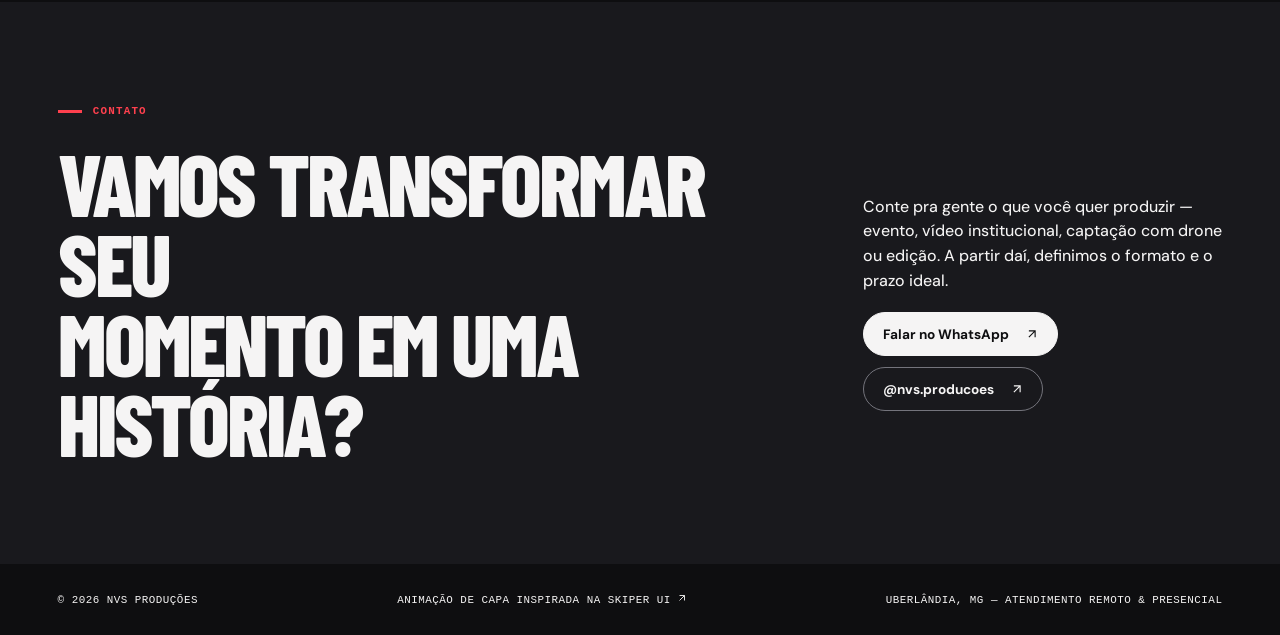
==== commit 83816d4b: "Usa o Ribbon Glow com grão na abertura e suaviza a entrada do título" ====
--- a/index.html
+++ b/index.html
@@ -10,6 +10,7 @@
   <link rel="stylesheet" href="portfolio.css">
   <link rel="stylesheet" href="lower.css">
   <script src="portfolio.js" defer></script>
+  <script type="module" src="ribbon-glow.js"></script>
 </head>
 <body>
   <a class="skip-link" href="#trabalho">Pular para os trabalhos</a>
@@ -31,13 +32,13 @@
   <main id="viewPt">
     <section class="hero" id="inicio" aria-labelledby="heroHeading">
       <div class="hero-stage" aria-hidden="true">
-        <img class="hero-image" id="heroImage" src="assets/hero-camera.webp" width="1672" height="941" fetchpriority="high" alt="">
+        <canvas class="ribbon-canvas" hidden></canvas>
       </div>
       <div class="hero-shade"></div>
       <div class="container hero-layout">
         <div class="hero-copy">
           <p class="hero-kicker"><i aria-hidden="true"></i> Produtora audiovisual</p>
-          <h1 id="heroHeading" aria-label="NVS Produções"><span class="line-mask" aria-hidden="true" data-title="NVS"><span>NVS</span></span><span class="line-mask" aria-hidden="true" data-title="Produções."><span>Produções<b>.</b></span></span></h1>
+          <h1 id="heroHeading" aria-label="NVS Produções"><span class="line-mask" aria-hidden="true"><span>NVS</span></span><span class="line-mask" aria-hidden="true"><span>Produções<b>.</b></span></span></h1>
           <p class="hero-description">Produção audiovisual cinematográfica para eventos, empresas e criadores em Uberlândia e Triângulo Mineiro — da captação com câmeras cinema e drone até a edição e color grading em DaVinci Resolve.</p>
           <a class="button hero-cta" href="#trabalho">Ver produções <span class="arrow-icon arrow-down" aria-hidden="true"></span></a>
         </div>
--- a/portfolio.css
+++ b/portfolio.css
@@ -60,10 +60,23 @@
 .nav-cta:is(:hover, :focus-visible) span { transform: translate(2px,-2px); }
 .hero { position: relative; isolation: isolate; background: var(--ink); color: var(--paper); overflow: hidden; }
 .hero-stage, .hero-shade { position: absolute; inset: 0; width: 100%; height: 100%; z-index: -1; }
-.hero-stage { z-index: -2; overflow: hidden; }
-.hero-image { position: absolute; inset: 0; width: 100%; height: 100%; object-fit: cover; object-position: 55% 51%; }
-.hero-shade { background: linear-gradient(90deg,#0d0d10ef,rgba(14,14,17,.5) 36%,transparent 69%),linear-gradient(0deg,#0c0c10dd,transparent 30%); }
-.hero-image[src$="hero-camera.webp"] { filter: grayscale(1) contrast(1.08); }
+.hero-stage {
+  z-index: -2;
+  overflow: hidden;
+  pointer-events: none;
+  background: #0b0a10 url('assets/ribbon-wide.webp') center / cover no-repeat;
+}
+.ribbon-canvas { display: block; width: 100%; height: 100%; }
+.hero::after {
+  content: '';
+  position: absolute;
+  inset: 0;
+  z-index: -1;
+  pointer-events: none;
+  background: url('assets/film-grain.png') repeat;
+  opacity: .115;
+}
+.hero-shade { background: linear-gradient(90deg, #08080d55, transparent 62%), linear-gradient(0deg, #08080d94, transparent 20%); }
 .hero-layout { min-height: clamp(545px, 42vw, 720px); display: grid; grid-template-rows: 1fr auto; }
 .hero-copy { align-self: center; padding-block: clamp(38px, 3.5vw, 65px) 2rem; }
 .hero-kicker, .section-number, .feature-label, .feature-index { font: 600 .68rem/1.4 var(--mono); letter-spacing: .11em; text-transform: uppercase; }
@@ -138,8 +151,8 @@
   .nav-cta { min-height: 36px; padding: .45rem .85rem; gap: .5rem; font-size: .78rem; }
   section[id] { scroll-margin-top: 90px; }
   .hero-layout { min-height: 560px; }
-  .hero-image { object-position: 67% 50%; }
-  .hero-shade { background: linear-gradient(90deg,rgba(14,12,12,.78),rgba(14,12,12,.28) 85%),linear-gradient(0deg,#130f0ee8,transparent 65%); }
+  .hero-stage { background-image: url('assets/ribbon-tall.webp'); }
+  .hero-shade { background: linear-gradient(90deg, #08080d66, transparent 90%), linear-gradient(0deg, #08080da6, #08080d85 38%, #08080d80 60%, transparent 86%); }
   .hero-copy { align-self: end; padding-block: 3.5rem 1.75rem; }
   .hero h1 { font-size: clamp(4.6rem, 18vw, 7rem); margin: 1.2rem 0 1.4rem; }
   .hero-description { font-size: .9rem; max-width: 40ch; }
@@ -188,7 +201,6 @@
 .film-tile img { width: 100%; height: 100%; display: block; object-fit: cover; opacity: .62; transition: opacity .25s; }
 .film-tile:is(:hover,:focus-visible) img, .film-tile[aria-pressed="true"] img { opacity: 1; }
 .film-tile[aria-pressed="true"] { width: 83px; border: 2px solid var(--accent); }
-.hero-slices { position: absolute; inset: 0; pointer-events: none; }
 .disciplines { position: relative; overflow: hidden; background: var(--ink); color: var(--paper); border-block: 1px solid var(--rule); }
 .film-track { display: flex; }
 .disciplines-inner {
@@ -265,36 +277,11 @@
     .project:hover .project-frame { --cut: 0%; }
   }
 
-  /* Two offsets of the same title resolve into the final, clean lettering. */
-  .line-mask { position: relative; }
-  .line-mask > span { position: relative; animation: title-expose 1.14s cubic-bezier(.16,.76,.23,1) backwards; }
-  .line-mask::before, .line-mask::after {
-    content: attr(data-title);
-    position: absolute;
-    inset: .13em auto auto 0;
-    pointer-events: none;
-    opacity: 0;
-    color: var(--paper);
-    animation: title-register 1.12s cubic-bezier(.17,.7,.25,1) backwards;
-  }
-  .line-mask::before { --offset: -.45em; clip-path: inset(-18% 0 51%); }
-  .line-mask::after { --offset: .55em; clip-path: inset(47% 0 -28%); color: var(--accent); }
-  .line-mask:nth-child(2) > span, .line-mask:nth-child(2)::before, .line-mask:nth-child(2)::after { animation-delay: .13s; }
-  @keyframes title-expose {
-    0%, 19% { opacity: 0; transform: translateY(.18em); }
-    68% { opacity: 1; }
+  .line-mask > span { animation: title-settle .64s cubic-bezier(.2,.78,.24,1) backwards; }
+  .line-mask + .line-mask > span { animation-delay: .09s; }
+  @keyframes title-settle {
+    from { opacity: 0; transform: translateY(.24em); }
     to { opacity: 1; transform: none; }
-  }
-  @keyframes title-register {
-    0% { opacity: 0; transform: translateX(var(--offset)); }
-    24% { opacity: 1; }
-    76% { opacity: .85; transform: translateX(0); }
-    to { opacity: 0; transform: translateX(0); }
-  }
-  .hero-image-intro { animation: frame-in 1.2s cubic-bezier(.16,.75,.2,1) both; }
-  @keyframes frame-in {
-    from { clip-path: inset(5% 6%); transform: scale(1.09); }
-    to { clip-path: inset(0); transform: none; }
   }
   .plans.active .plan-card { animation: print-in .55s cubic-bezier(.18,.8,.2,1) backwards; }
   .plans.active .plan-card:nth-child(3n+2) { animation-delay: 65ms; }
@@ -304,9 +291,6 @@
     to { opacity: 1; transform: none; }
   }
   @supports (animation-timeline: view()) {
-    .hero { view-timeline: --opening block; }
-    .hero-stage { animation: camera-drift linear both; animation-timeline: --opening; animation-range: exit 0% exit 100%; }
-    @keyframes camera-drift { to { transform: translateY(16%) scale(1.08); } }
     .disciplines { view-timeline: --film block; }
     .film-track:has([aria-hidden="true"].disciplines-inner) { animation: advance-film linear both; animation-timeline: --film; animation-range: cover; }
     @keyframes advance-film { from { transform: translateX(0); } to { transform: translateX(-42%); } }
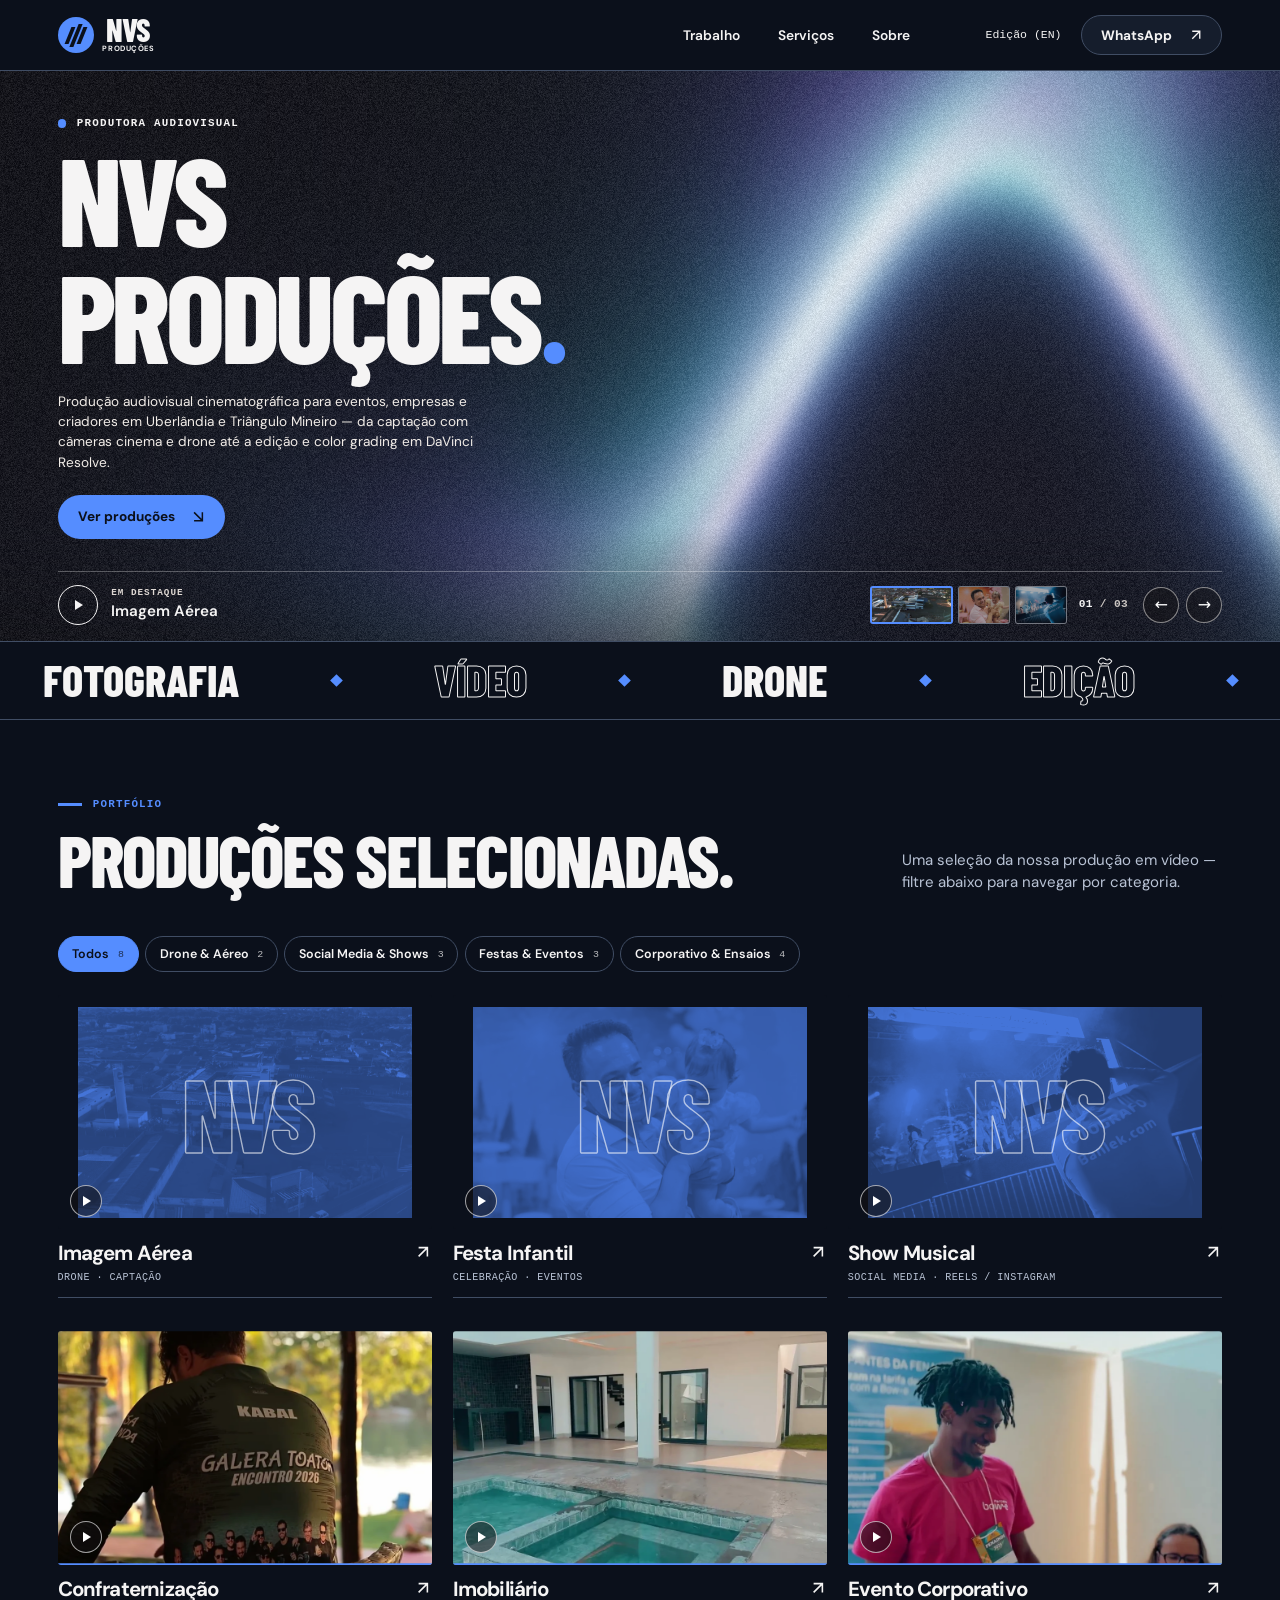
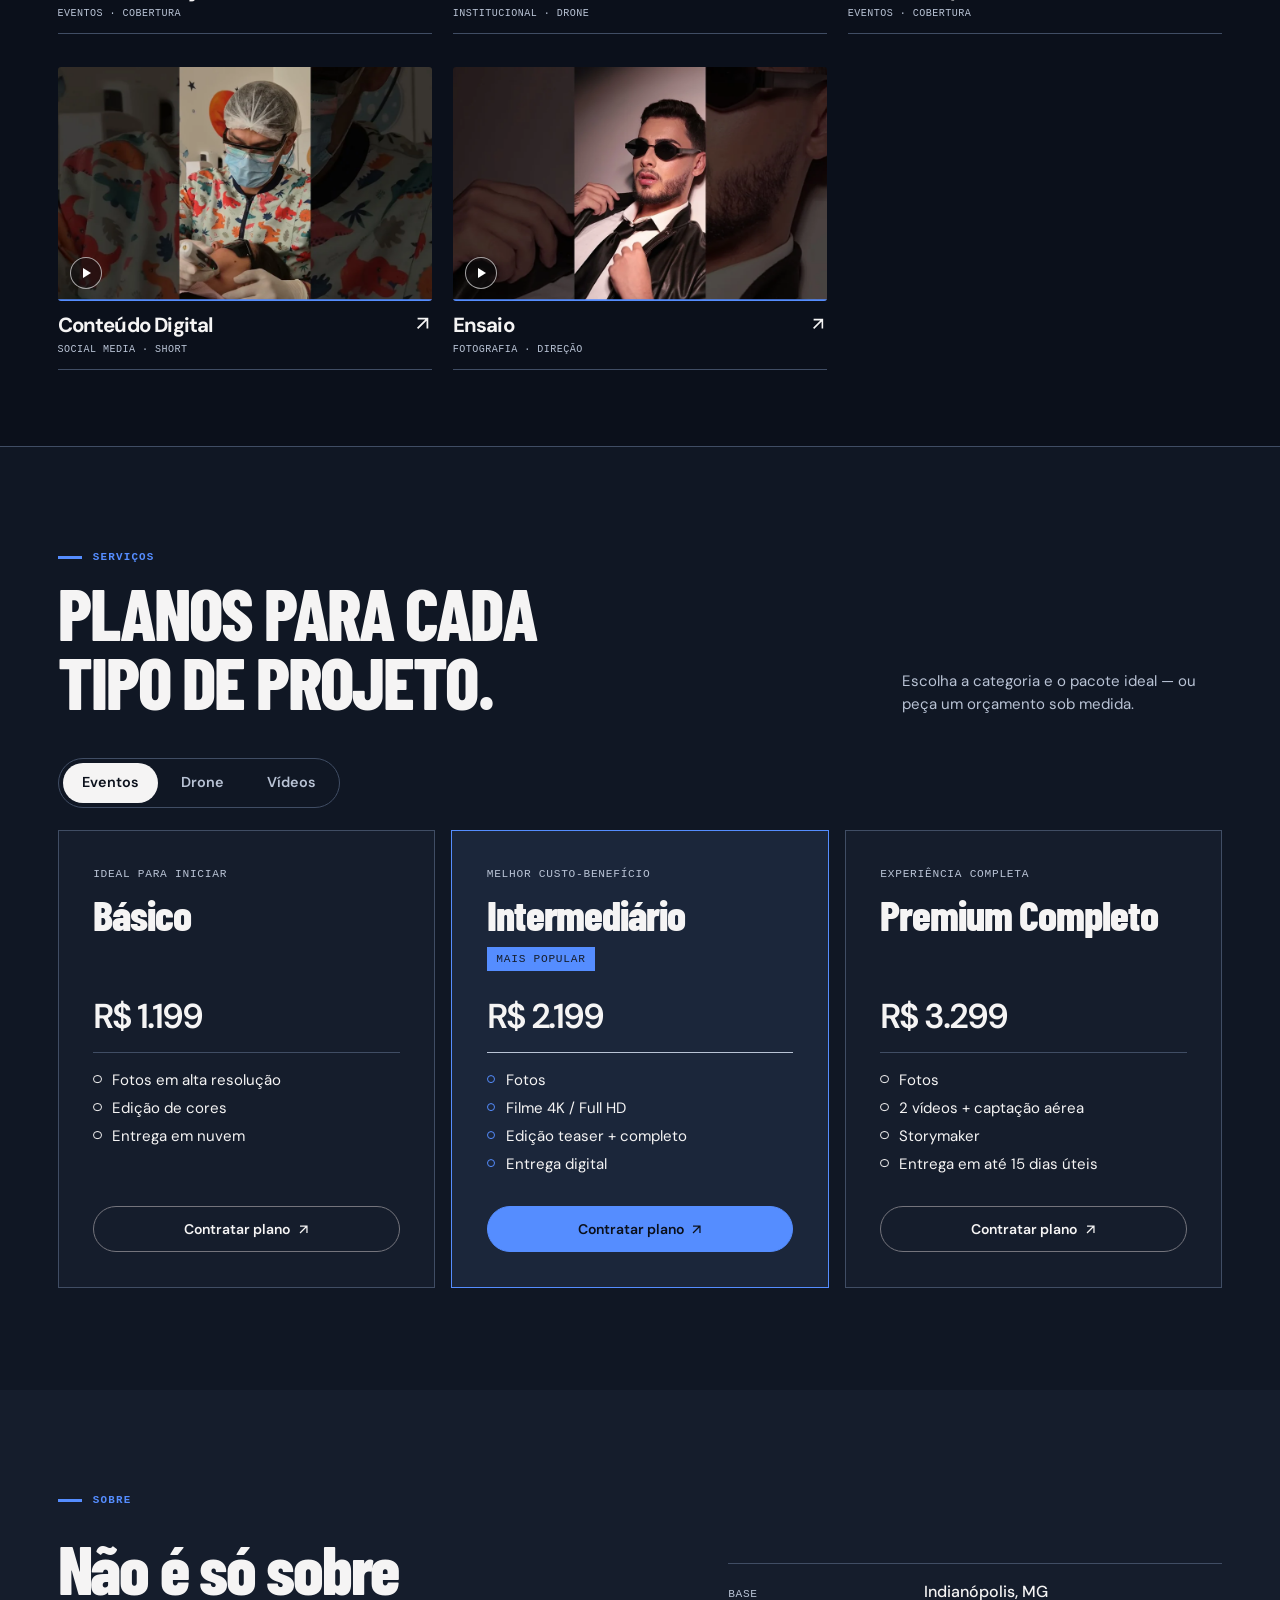
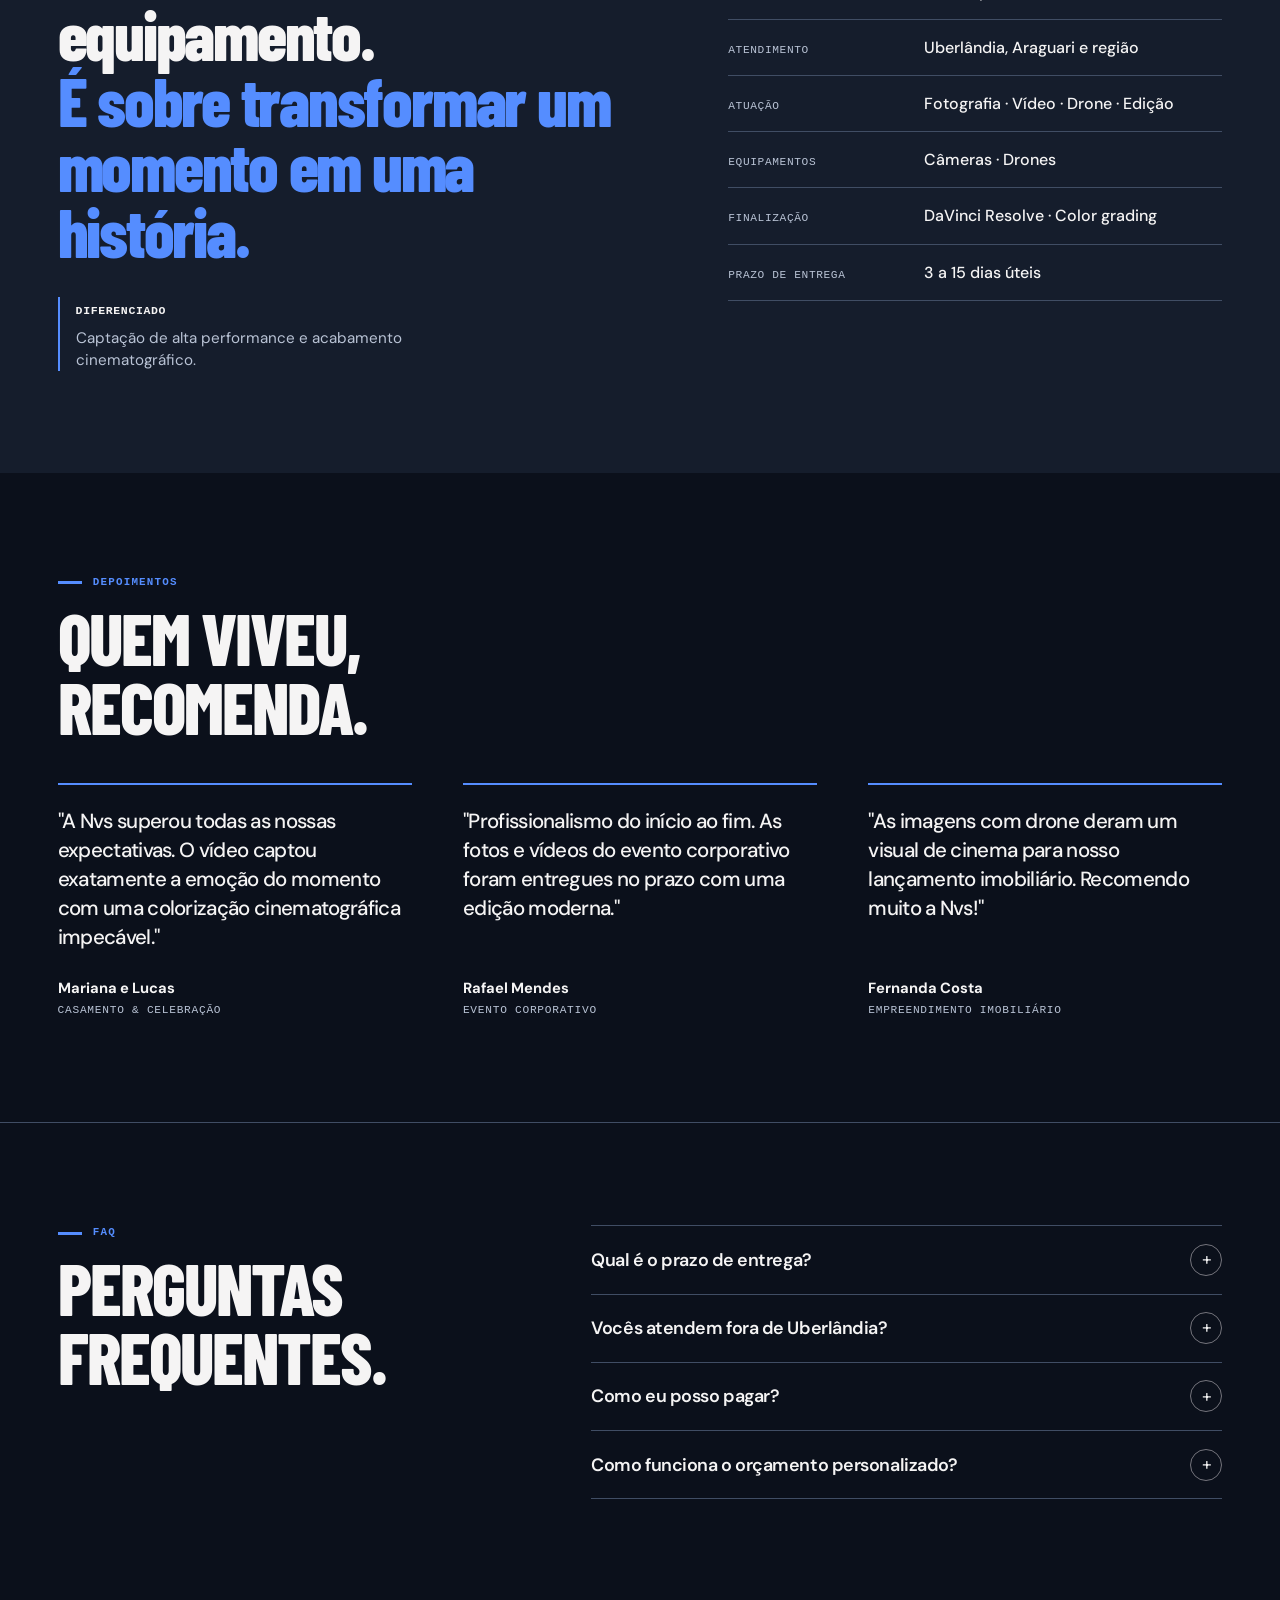
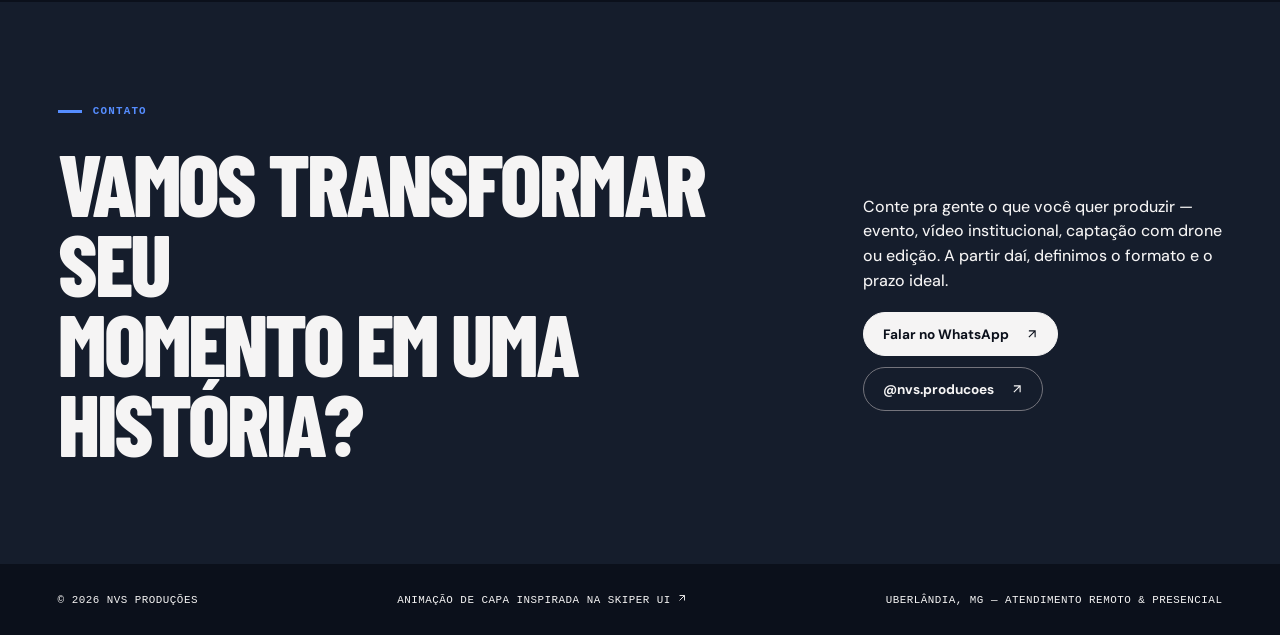
==== commit 55d0d68d: "Adota o azul como cor principal no portfólio" ====
--- a/index.html
+++ b/index.html
@@ -3,7 +3,7 @@
 <head>
   <meta charset="utf-8">
   <meta name="viewport" content="width=device-width, initial-scale=1">
-  <meta name="theme-color" content="#0e0e10">
+  <meta name="theme-color" content="#0b101b">
   <meta name="description" content="Nvs Produções — fotografia, vídeo, drone e edição audiovisual cinematográfica em Uberlândia e Triângulo Mineiro.">
   <title>NVS Produções — Fotografia, vídeo e drone</title>
   <link rel="preload" href="fonts/barlow-condensed.woff2" as="font" type="font/woff2" crossorigin>
@@ -397,7 +397,7 @@
         Specialized editing workflow for YouTube channels, high-pacing TikToks/Reels, sound design, dynamic zooms, and cinematic color correction.
       </p>
       <div class="hero-actions">
-        <a href="https://wa.me/5534996300397?text=Hello!+I+want+to+hire+video+editing+services" target="_blank" rel="noopener noreferrer" class="button accent-red">Hire for Editing <span class="arrow-icon" aria-hidden="true"></span></a>
+        <a href="https://wa.me/5534996300397?text=Hello!+I+want+to+hire+video+editing+services" target="_blank" rel="noopener noreferrer" class="button">Hire for Editing <span class="arrow-icon" aria-hidden="true"></span></a>
         <button class="button dark" id="btnBackToPt">← Voltar ao Portfólio (PT)</button>
       </div>
 
--- a/portfolio.css
+++ b/portfolio.css
@@ -13,13 +13,13 @@
 }
 :root {
   color-scheme: dark;
-  --ink: #0e0e10;
+  --ink: #0b101b;
   --paper: #f5f4f4;
-  --accent: #ff404e;
-  --night: #19191d;
-  --card: #202024;
-  --muted: #bcbac1;
-  --rule: #48484f;
+  --accent: #558dff;
+  --night: #151d2c;
+  --card: #1b263a;
+  --muted: #b9c3d5;
+  --rule: #404d64;
   --display: 'Barlow Condensed', Impact, 'Arial Narrow', sans-serif;
   --sans: 'DM Sans', system-ui, sans-serif;
   --mono: ui-monospace, 'SFMono-Regular', Consolas, 'Liberation Mono', monospace;
@@ -235,8 +235,7 @@
   display: grid;
   place-items: center;
   overflow: hidden;
-  background: #cf2335;
-  color: #240810;
+  background: color-mix(in srgb, var(--accent) 76%, #10265c);
   pointer-events: none;
 }
 .project-matte::before {
--- a/lower.css
+++ b/lower.css
@@ -5,7 +5,7 @@
 
 #servicos {
   color: var(--paper);
-  background: #131315;
+  background: #101724;
   border-top: 1px solid var(--rule);
 }
 
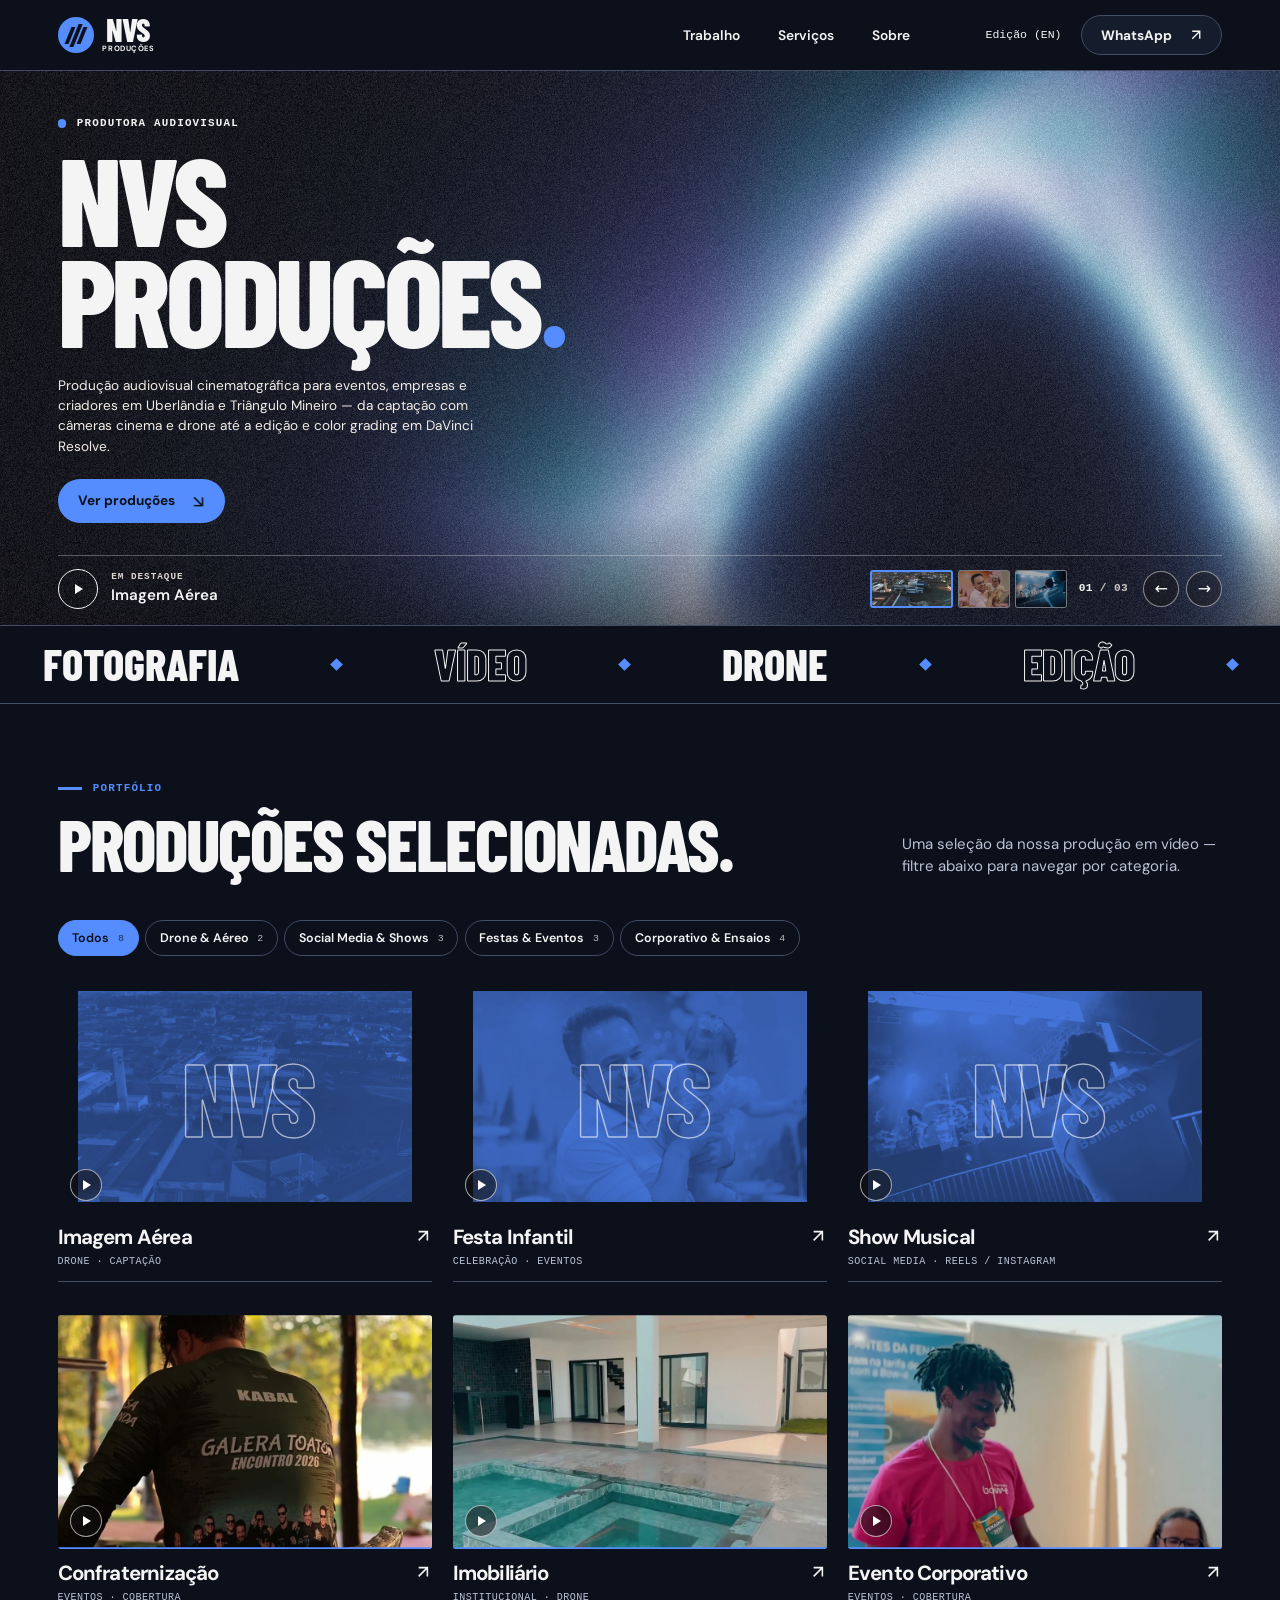
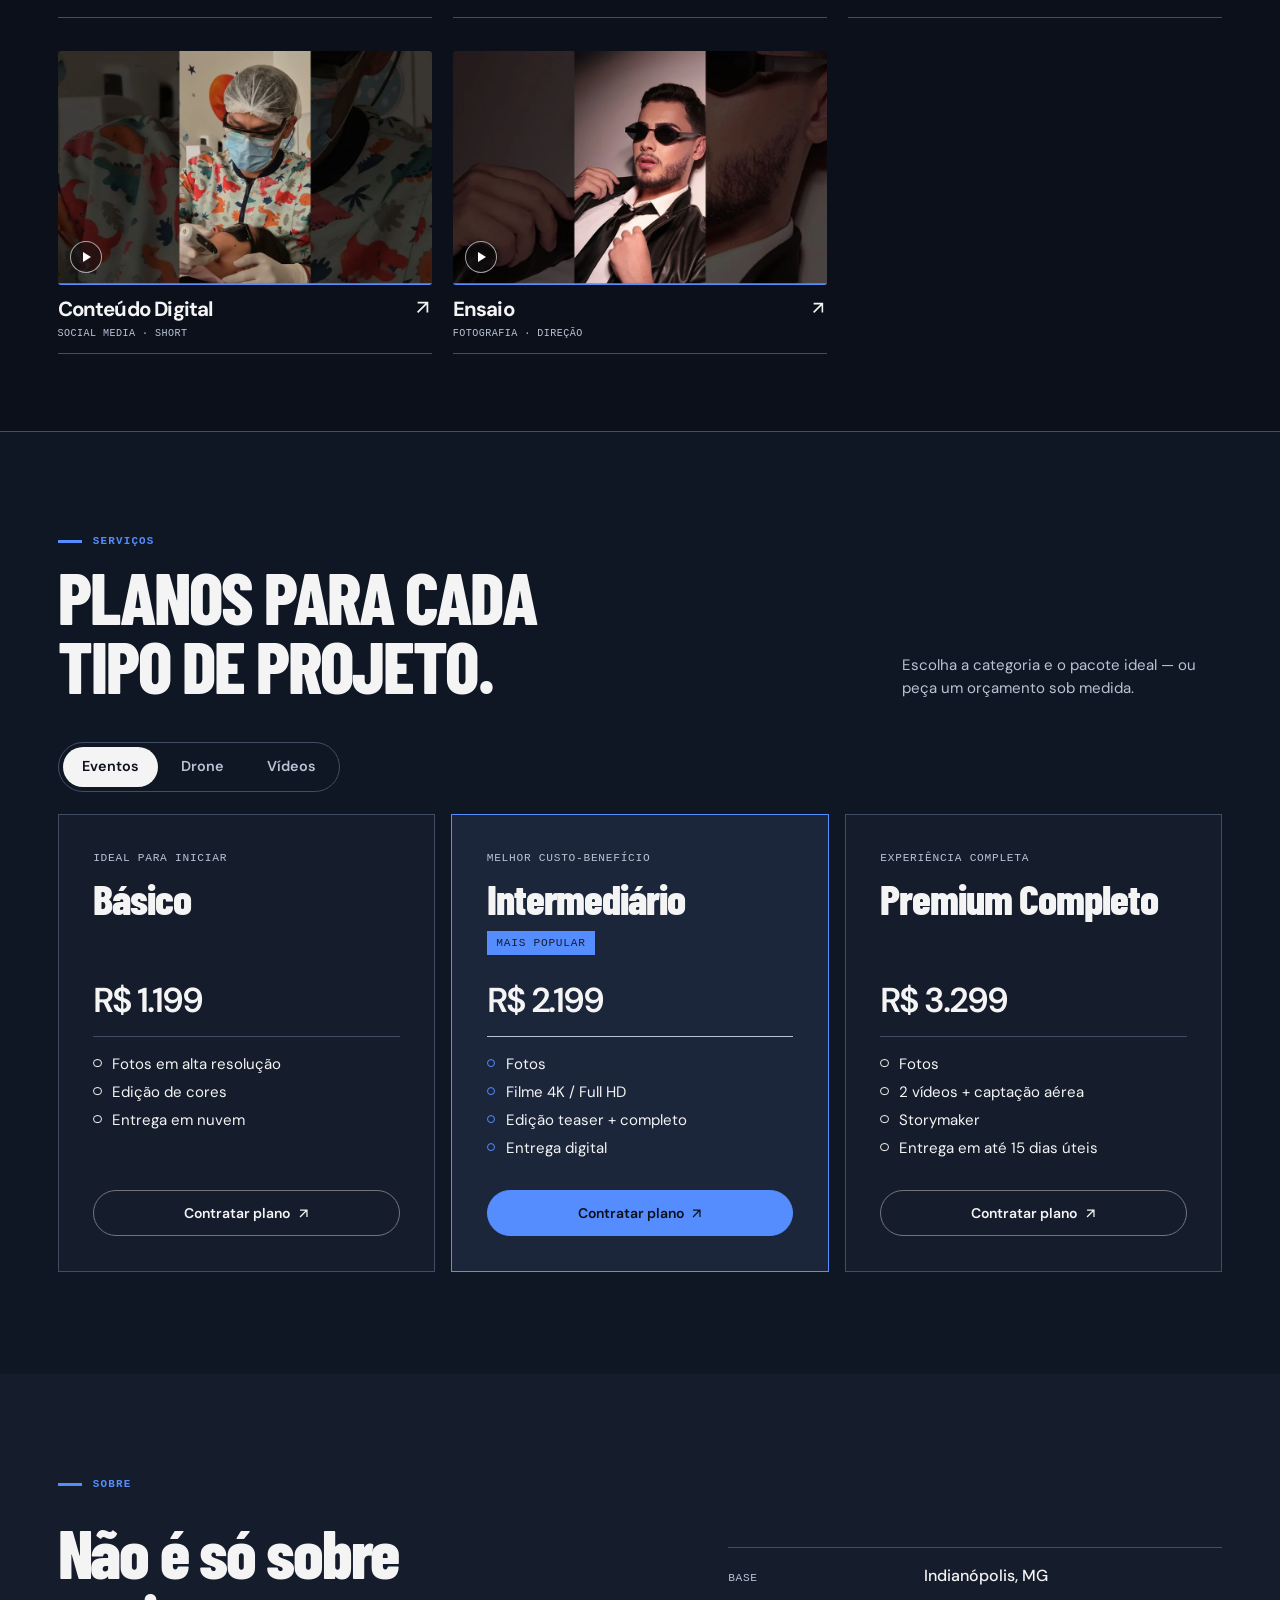
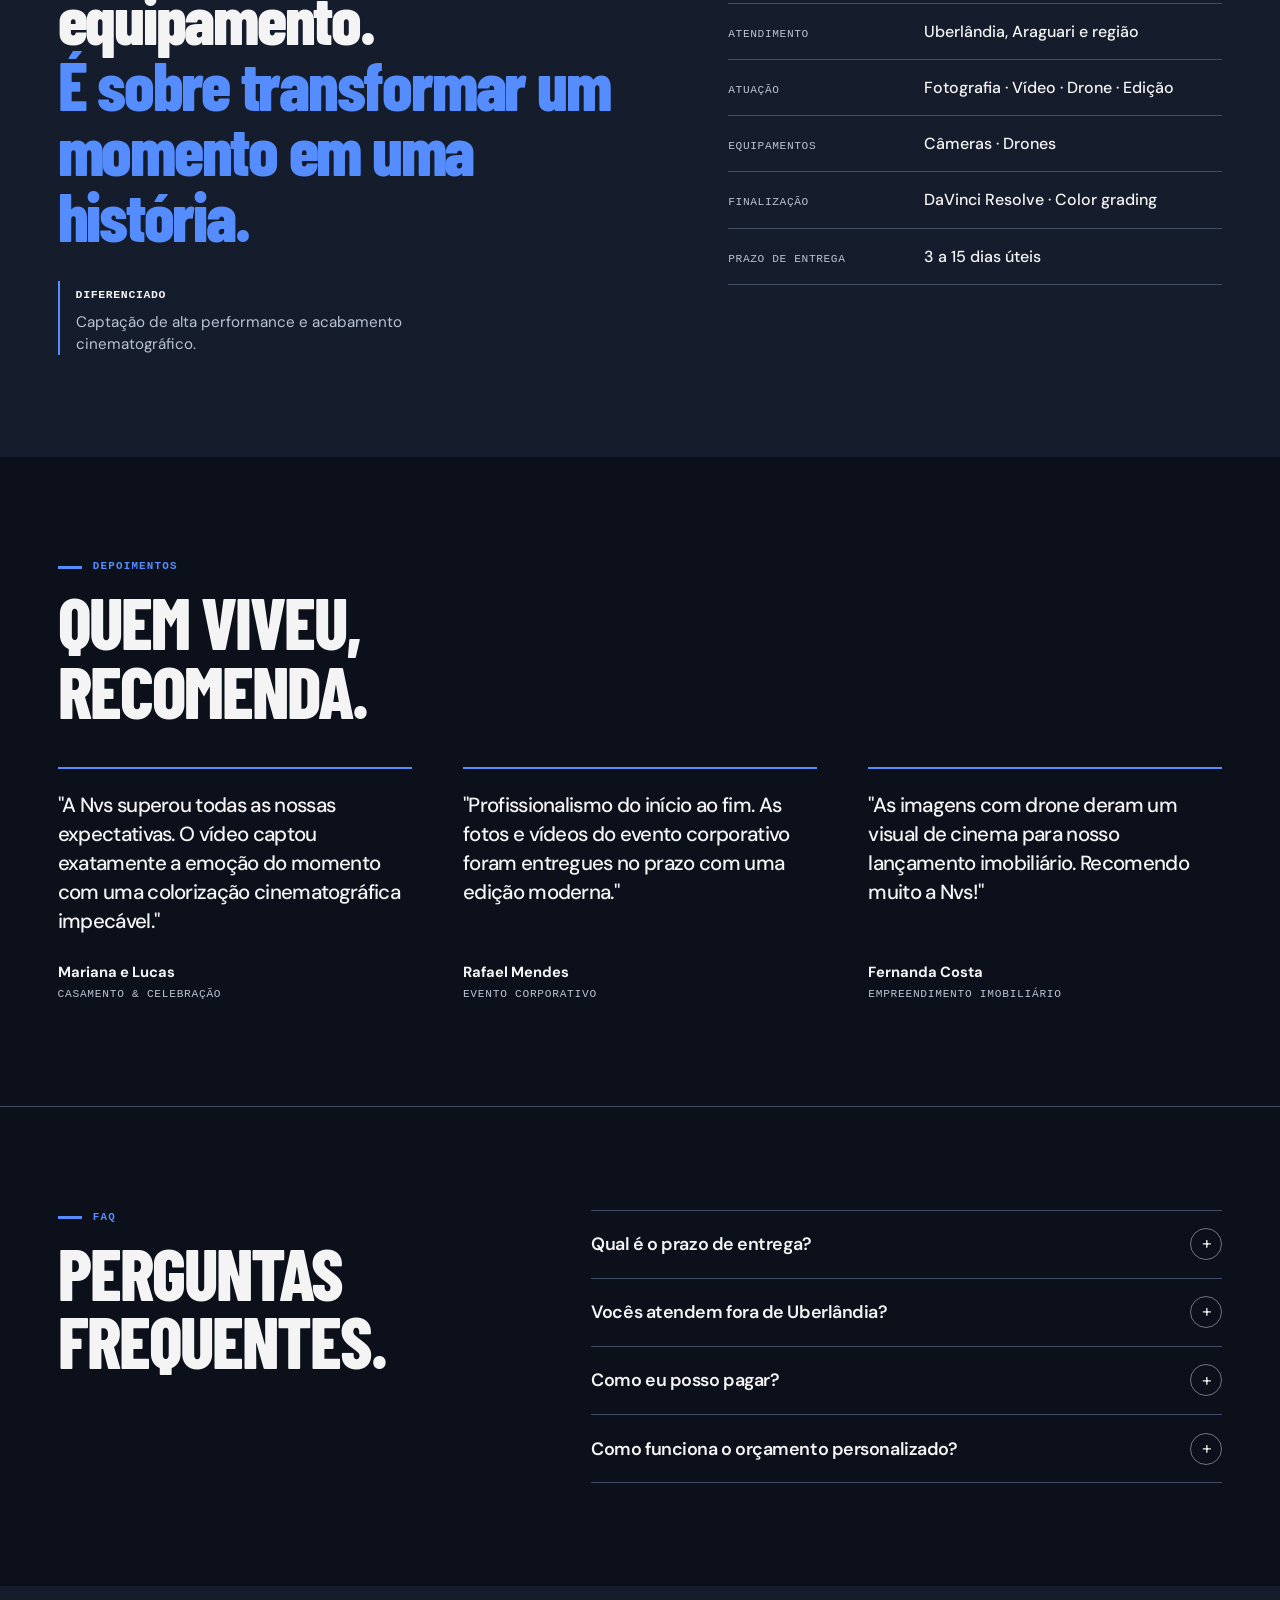
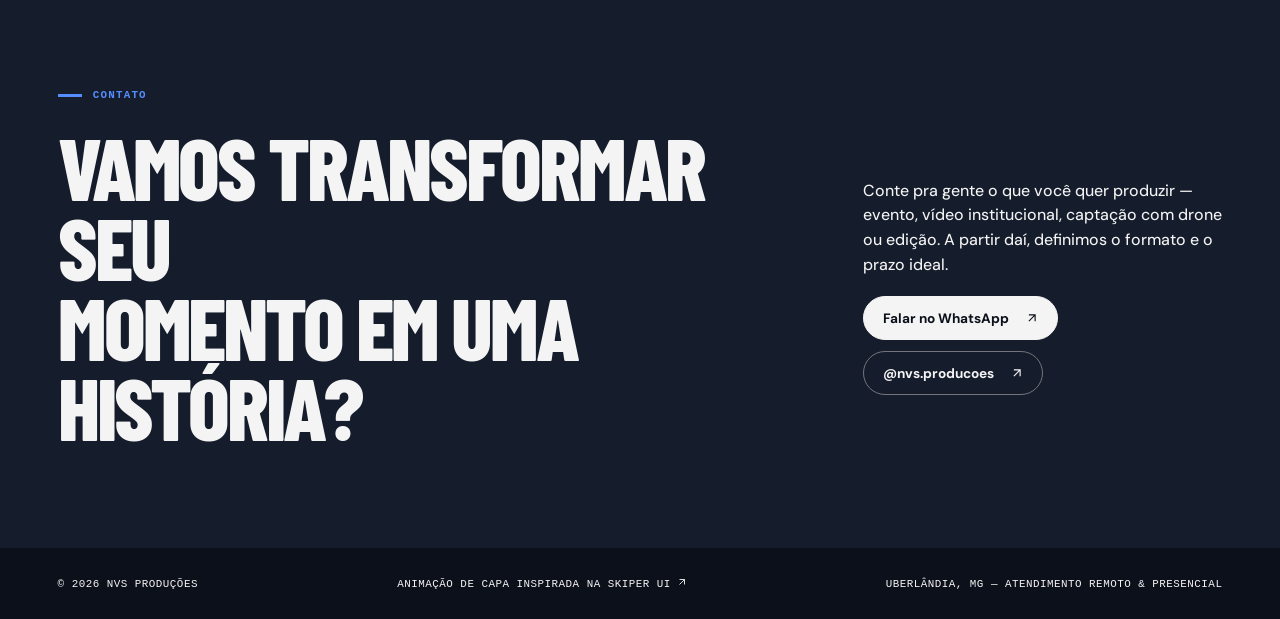
==== commit a9fa8ecc: "Aplica Text Morph ao título do portfólio" ====
--- a/index.html
+++ b/index.html
@@ -38,7 +38,22 @@
       <div class="container hero-layout">
         <div class="hero-copy">
           <p class="hero-kicker"><i aria-hidden="true"></i> Produtora audiovisual</p>
-          <h1 id="heroHeading" aria-label="NVS Produções"><span class="line-mask" aria-hidden="true"><span>NVS</span></span><span class="line-mask" aria-hidden="true"><span>Produções<b>.</b></span></span></h1>
+          <h1 id="heroHeading" aria-label="NVS Produções">
+            <!-- Alpha threshold from Originkit's Text Morph. -->
+            <svg class="title-morph-defs" aria-hidden="true" width="0" height="0">
+              <defs>
+                <filter id="title-morph-threshold" x="-25%" y="-35%" width="150%" height="170%" color-interpolation-filters="sRGB">
+                  <feColorMatrix in="SourceGraphic" type="matrix"
+                    values="1 0 0 0 0 0 1 0 0 0 0 0 1 0 0 0 0 0 25 -9" result="goo" />
+                  <feComposite in="SourceGraphic" in2="goo" operator="atop" />
+                </filter>
+              </defs>
+            </svg>
+            <span class="title-morph" aria-hidden="true">
+              <span class="title-morph-short">NVS</span>
+              <span class="title-morph-full">NVS<br>Produções<b>.</b></span>
+            </span>
+          </h1>
           <p class="hero-description">Produção audiovisual cinematográfica para eventos, empresas e criadores em Uberlândia e Triângulo Mineiro — da captação com câmeras cinema e drone até a edição e color grading em DaVinci Resolve.</p>
           <a class="button hero-cta" href="#trabalho">Ver produções <span class="arrow-icon arrow-down" aria-hidden="true"></span></a>
         </div>
--- a/portfolio.css
+++ b/portfolio.css
@@ -83,8 +83,10 @@
 .hero-kicker, .section-number { display: flex; align-items: center; gap: .65rem; }
 .hero-kicker i { display: block; border-radius: 50%; width: .55rem; aspect-ratio: 1; background: var(--accent); }
 .hero h1 { font: 800 clamp(5.6rem, 9.6vw, 10.5rem)/.82 var(--display); text-transform: uppercase; letter-spacing: -.035em; margin: 1.05rem 0 1.65rem; }
-.line-mask { display: block; overflow: clip; padding-block: .13em .18em; margin-block: -.13em -.18em; }
-.line-mask > span { display: inline-block; }
+.title-morph-defs { position: absolute; pointer-events: none; }
+.title-morph { position: relative; display: block; }
+.title-morph-short { position: absolute; top: 50%; left: 0; opacity: 0; }
+.title-morph-full { display: inline-block; transform-origin: left center; }
 .hero h1 b { font-weight: inherit; color: var(--accent); }
 .hero-description { color: #f2ede8; max-width: 49ch; font-size: clamp(.85rem, 1.06vw, 1.02rem); line-height: 1.5; }
 .hero-cta { margin-top: 1.35rem; background: var(--accent); color: var(--ink); }
@@ -154,7 +156,7 @@
   .hero-stage { background-image: url('assets/ribbon-tall.webp'); }
   .hero-shade { background: linear-gradient(90deg, #08080d66, transparent 90%), linear-gradient(0deg, #08080da6, #08080d85 38%, #08080d80 60%, transparent 86%); }
   .hero-copy { align-self: end; padding-block: 3.5rem 1.75rem; }
-  .hero h1 { font-size: clamp(4.6rem, 18vw, 7rem); margin: 1.2rem 0 1.4rem; }
+  .hero h1 { font-size: clamp(3.6rem, 18vw, 7rem); margin: 1.2rem 0 1.4rem; }
   .hero-description { font-size: .9rem; max-width: 40ch; }
   .work-filters { gap: .35rem; }
   .work-filter-btn { font-size: .72rem; min-height: 34px; gap: .35rem; padding-inline: .7rem; }
@@ -257,6 +259,14 @@
 }
 .project-bg { position: relative; }
 @media (prefers-reduced-motion: no-preference) {
+  .hero-stage:has(.ribbon-canvas[hidden]) {
+    animation: ribbon-drift 42s ease-in-out infinite alternate;
+  }
+  @keyframes ribbon-drift {
+    from { transform: scale(1); }
+    to { transform: translate(-1.5%, 1%) scale(1.075); }
+  }
+
   .project-frame .project-bg {
     clip-path: inset(var(--cut) 0 0);
     transition: clip-path .28s cubic-bezier(.18,.72,.25,1);
@@ -276,11 +286,27 @@
     .project:hover .project-frame { --cut: 0%; }
   }
 
-  .line-mask > span { animation: title-settle .64s cubic-bezier(.2,.78,.24,1) backwards; }
-  .line-mask + .line-mask > span { animation-delay: .09s; }
-  @keyframes title-settle {
-    from { opacity: 0; transform: translateY(.24em); }
-    to { opacity: 1; transform: none; }
+  .title-morph {
+    --morph-duration: 1.45s;
+    animation: title-threshold var(--morph-duration) steps(1, end);
+  }
+  .title-morph-short {
+    transform-origin: left center;
+    animation: title-short var(--morph-duration) ease-in-out both;
+  }
+  .title-morph-full { animation: title-full var(--morph-duration) ease-in-out backwards; }
+  @keyframes title-threshold {
+    from { filter: url(#title-morph-threshold); }
+    to { filter: none; }
+  }
+  @keyframes title-short {
+    0% { opacity: 0; filter: blur(20px); transform: translateY(-50%) scale(.8); }
+    22%, 36% { opacity: 1; filter: blur(0); transform: translateY(-50%); }
+    76%, 100% { opacity: 0; filter: blur(20px); transform: translateY(-50%) scale(1.2); }
+  }
+  @keyframes title-full {
+    0%, 36% { opacity: 0; filter: blur(20px); transform: scale(.8); }
+    92%, 100% { opacity: 1; filter: blur(0); transform: none; }
   }
   .plans.active .plan-card { animation: print-in .55s cubic-bezier(.18,.8,.2,1) backwards; }
   .plans.active .plan-card:nth-child(3n+2) { animation-delay: 65ms; }
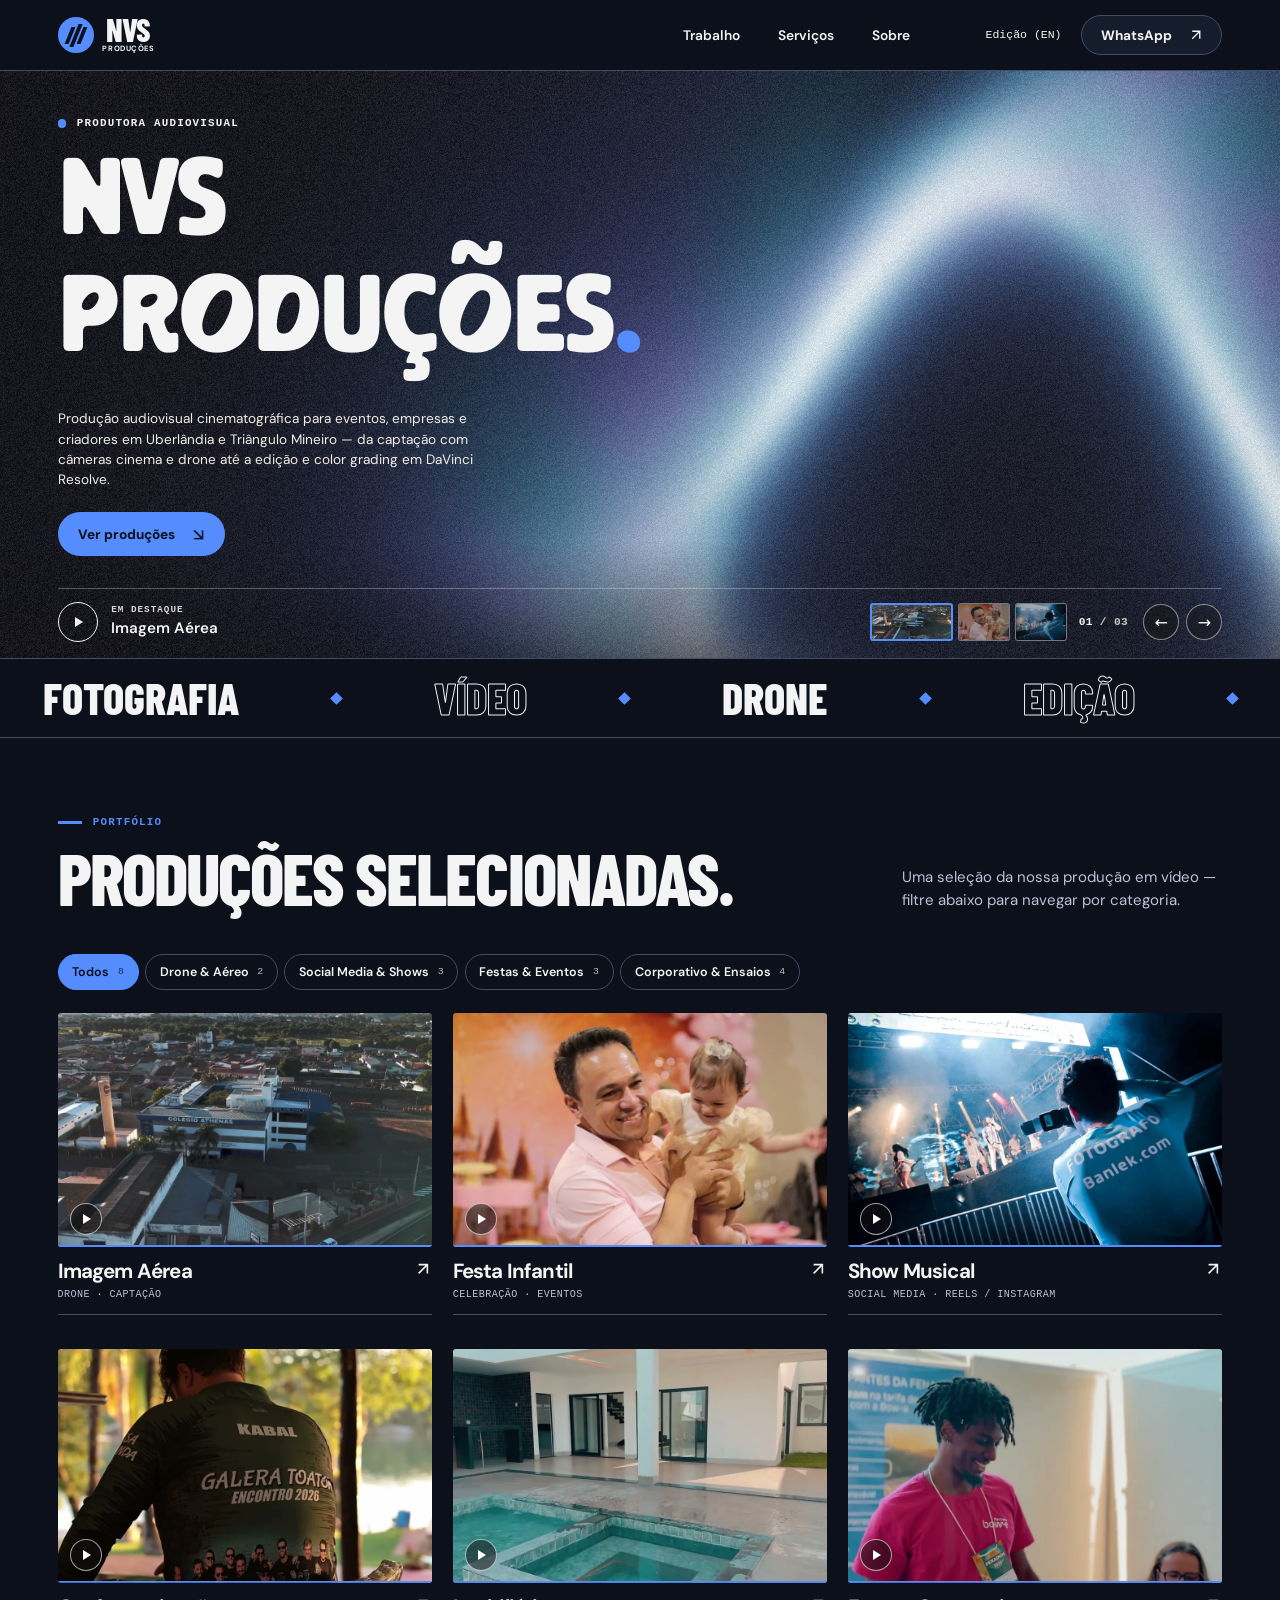
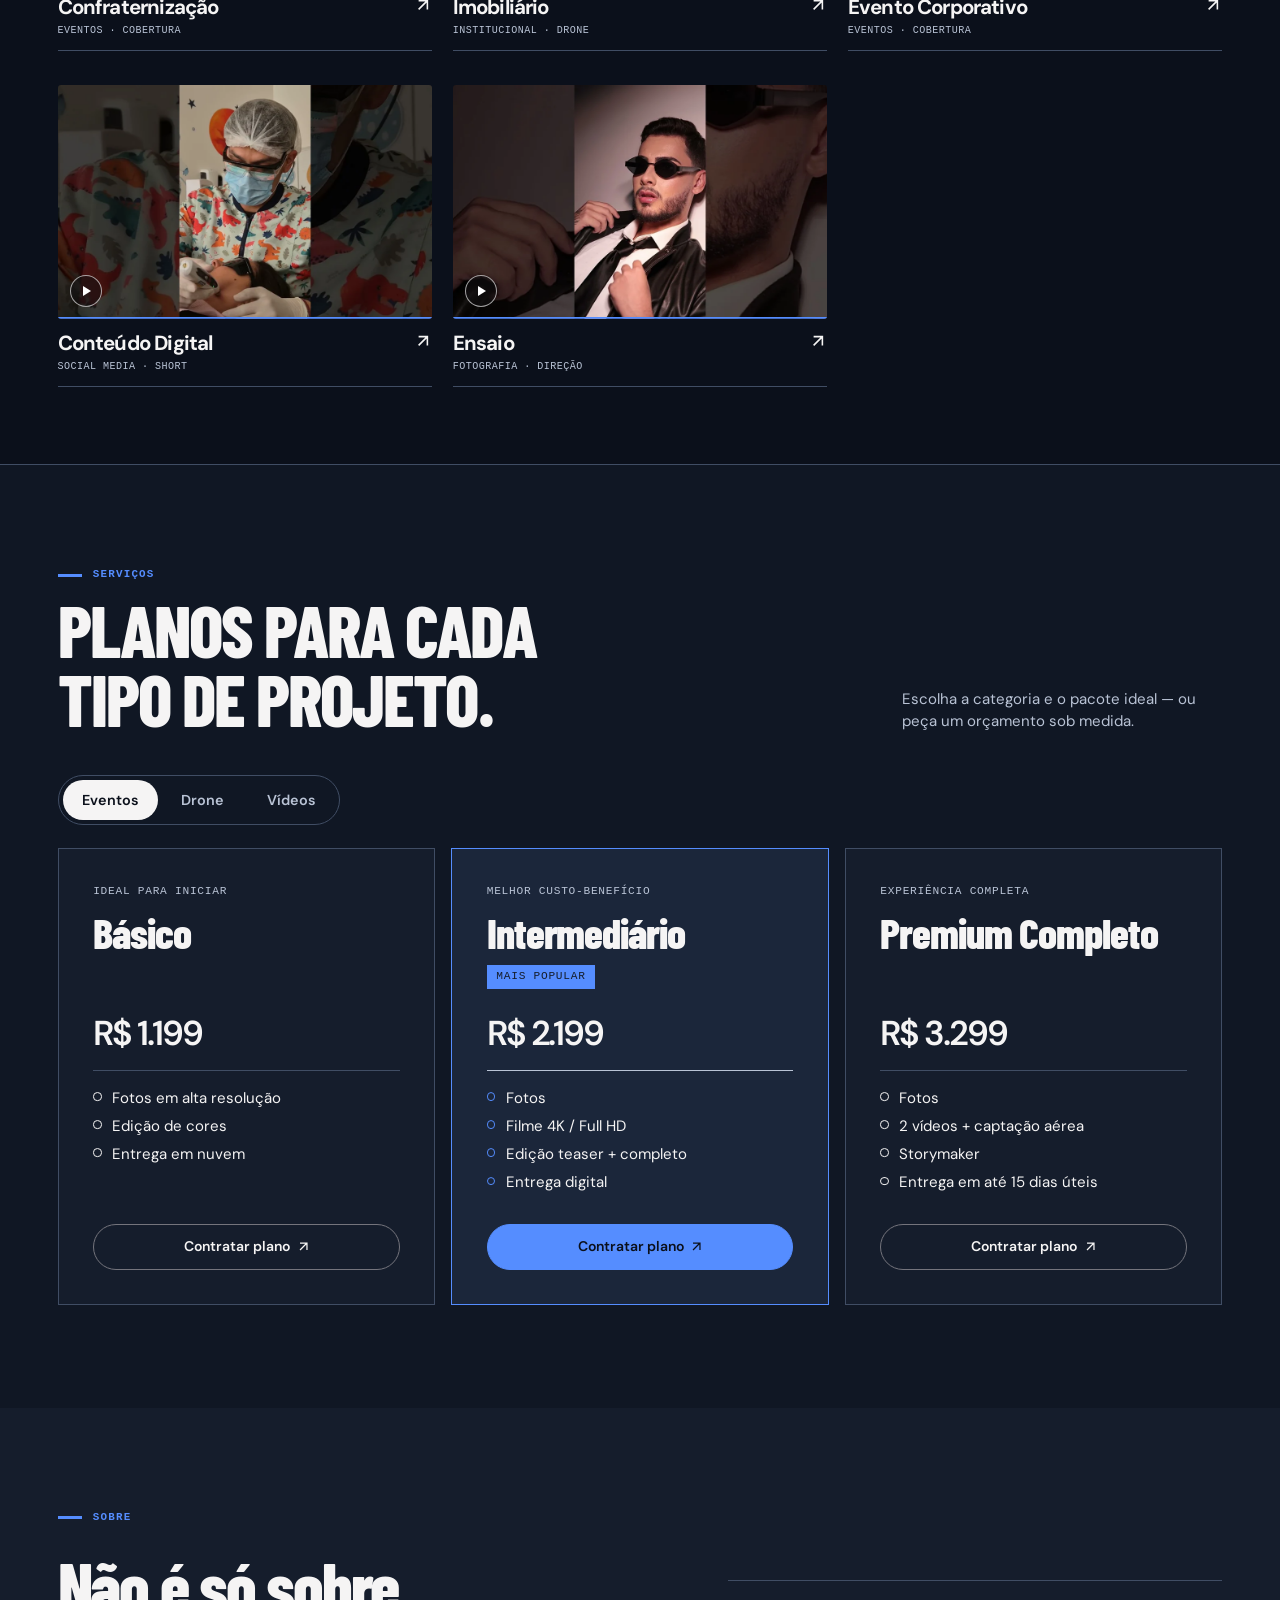
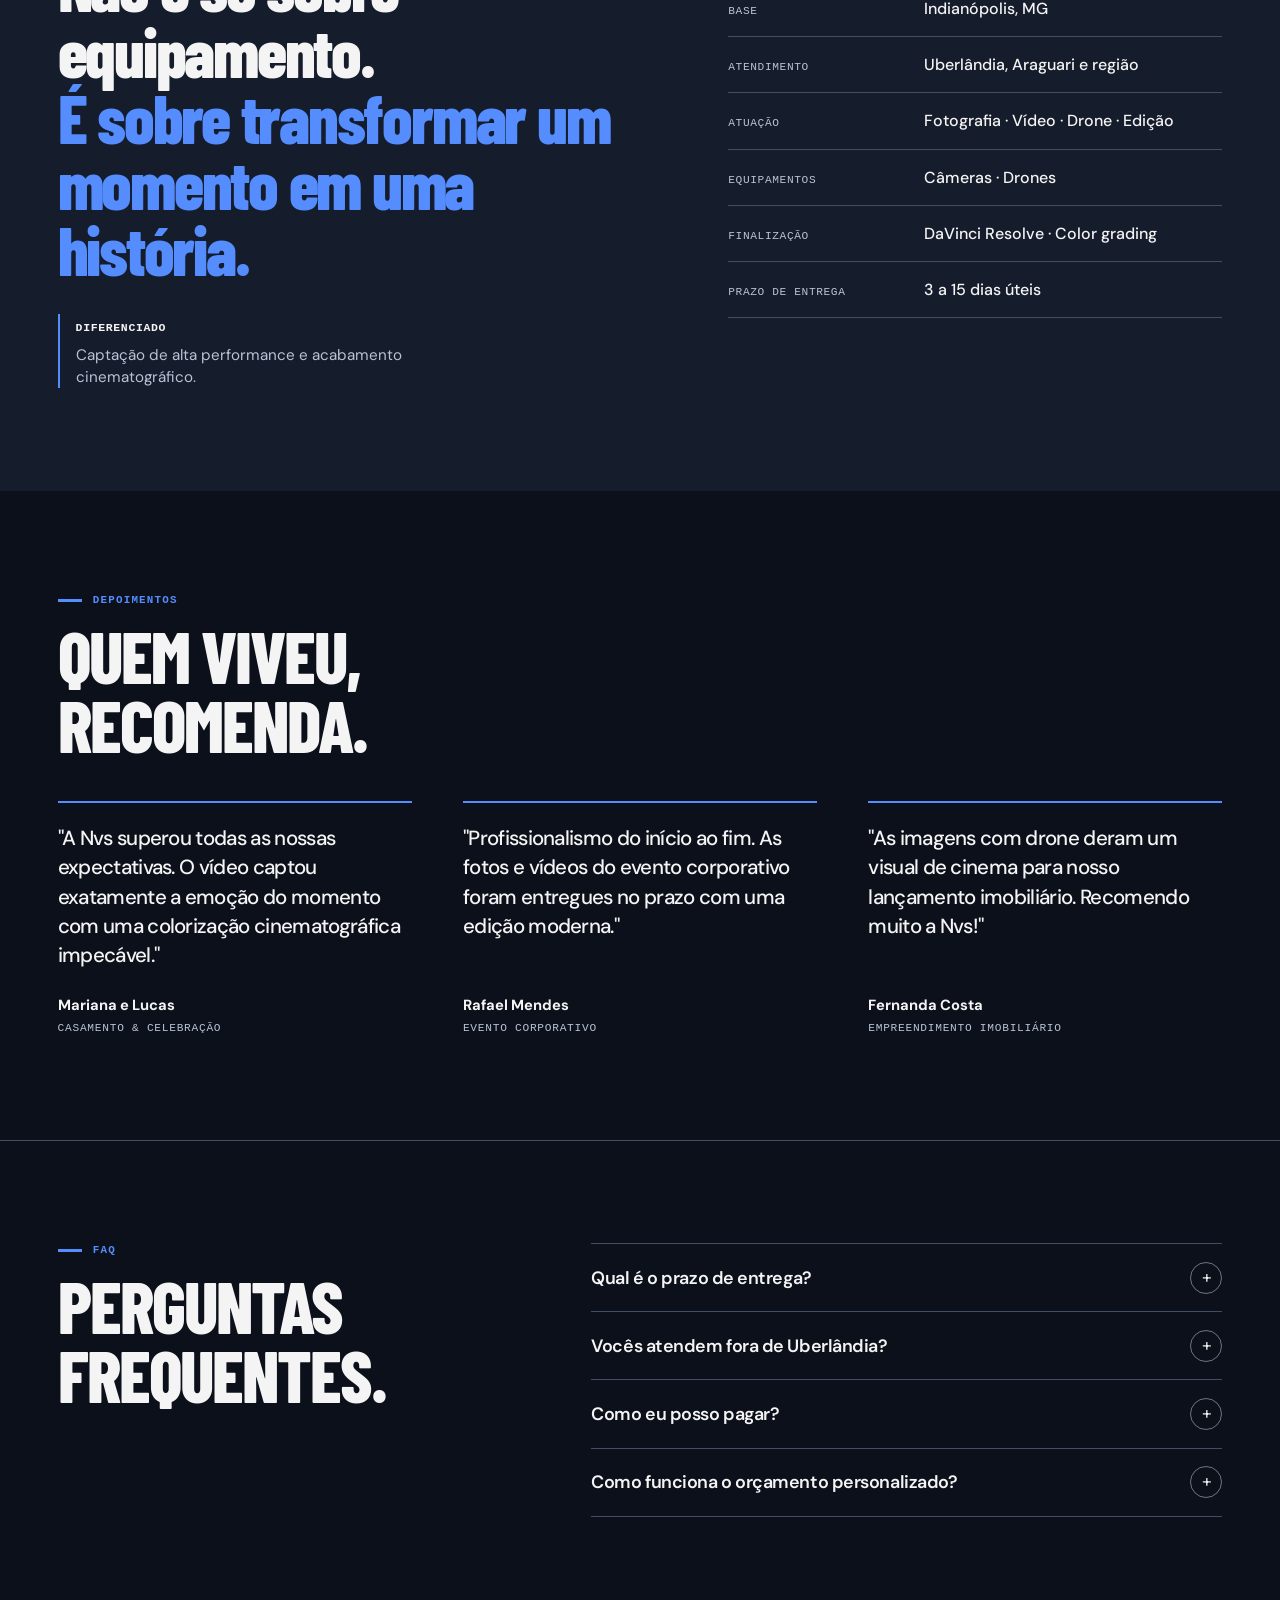
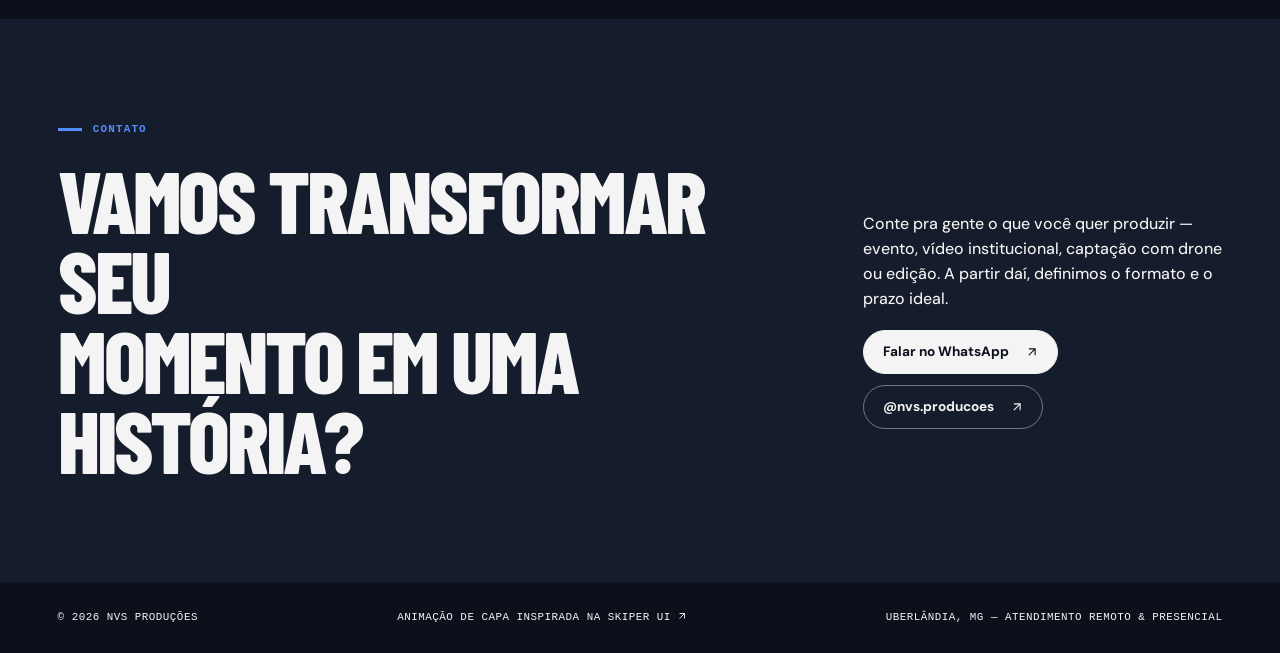
==== commit efca33ac: "Usa Froople no título NVS Produções" ====
--- a/index.html
+++ b/index.html
@@ -7,6 +7,7 @@
   <meta name="description" content="Nvs Produções — fotografia, vídeo, drone e edição audiovisual cinematográfica em Uberlândia e Triângulo Mineiro.">
   <title>NVS Produções — Fotografia, vídeo e drone</title>
   <link rel="preload" href="fonts/barlow-condensed.woff2" as="font" type="font/woff2" crossorigin>
+  <link rel="preload" href="fonts/froople.otf" as="font" type="font/otf" crossorigin>
   <link rel="stylesheet" href="portfolio.css">
   <link rel="stylesheet" href="lower.css">
   <script src="portfolio.js" defer></script>
--- a/portfolio.css
+++ b/portfolio.css
@@ -9,6 +9,13 @@
   font-family: 'DM Sans';
   src: url('fonts/dm-sans.woff2') format('woff2');
   font-weight: 400 700;
+  font-display: swap;
+}
+@font-face {
+  font-family: 'Froople';
+  src: url('fonts/froople.otf') format('opentype');
+  font-style: normal;
+  font-weight: 400;
   font-display: swap;
 }
 :root {
@@ -82,7 +89,12 @@
 .hero-kicker, .section-number, .feature-label, .feature-index { font: 600 .68rem/1.4 var(--mono); letter-spacing: .11em; text-transform: uppercase; }
 .hero-kicker, .section-number { display: flex; align-items: center; gap: .65rem; }
 .hero-kicker i { display: block; border-radius: 50%; width: .55rem; aspect-ratio: 1; background: var(--accent); }
-.hero h1 { font: 800 clamp(5.6rem, 9.6vw, 10.5rem)/.82 var(--display); text-transform: uppercase; letter-spacing: -.035em; margin: 1.05rem 0 1.65rem; }
+.hero h1 {
+  font: 400 clamp(4.5rem, 8.5vw, 8.6rem)/1.08 'Froople', var(--display);
+  text-transform: uppercase;
+  letter-spacing: -.025em;
+  margin: 1.05rem 0 1.65rem;
+}
 .title-morph-defs { position: absolute; pointer-events: none; }
 .title-morph { position: relative; display: block; }
 .title-morph-short { position: absolute; top: 50%; left: 0; opacity: 0; }
@@ -156,7 +168,7 @@
   .hero-stage { background-image: url('assets/ribbon-tall.webp'); }
   .hero-shade { background: linear-gradient(90deg, #08080d66, transparent 90%), linear-gradient(0deg, #08080da6, #08080d85 38%, #08080d80 60%, transparent 86%); }
   .hero-copy { align-self: end; padding-block: 3.5rem 1.75rem; }
-  .hero h1 { font-size: clamp(3.6rem, 18vw, 7rem); margin: 1.2rem 0 1.4rem; }
+  .hero h1 { font-size: min(15.5vw, 6rem); margin: 1.2rem 0 1.4rem; }
   .hero-description { font-size: .9rem; max-width: 40ch; }
   .work-filters { gap: .35rem; }
   .work-filter-btn { font-size: .72rem; min-height: 34px; gap: .35rem; padding-inline: .7rem; }
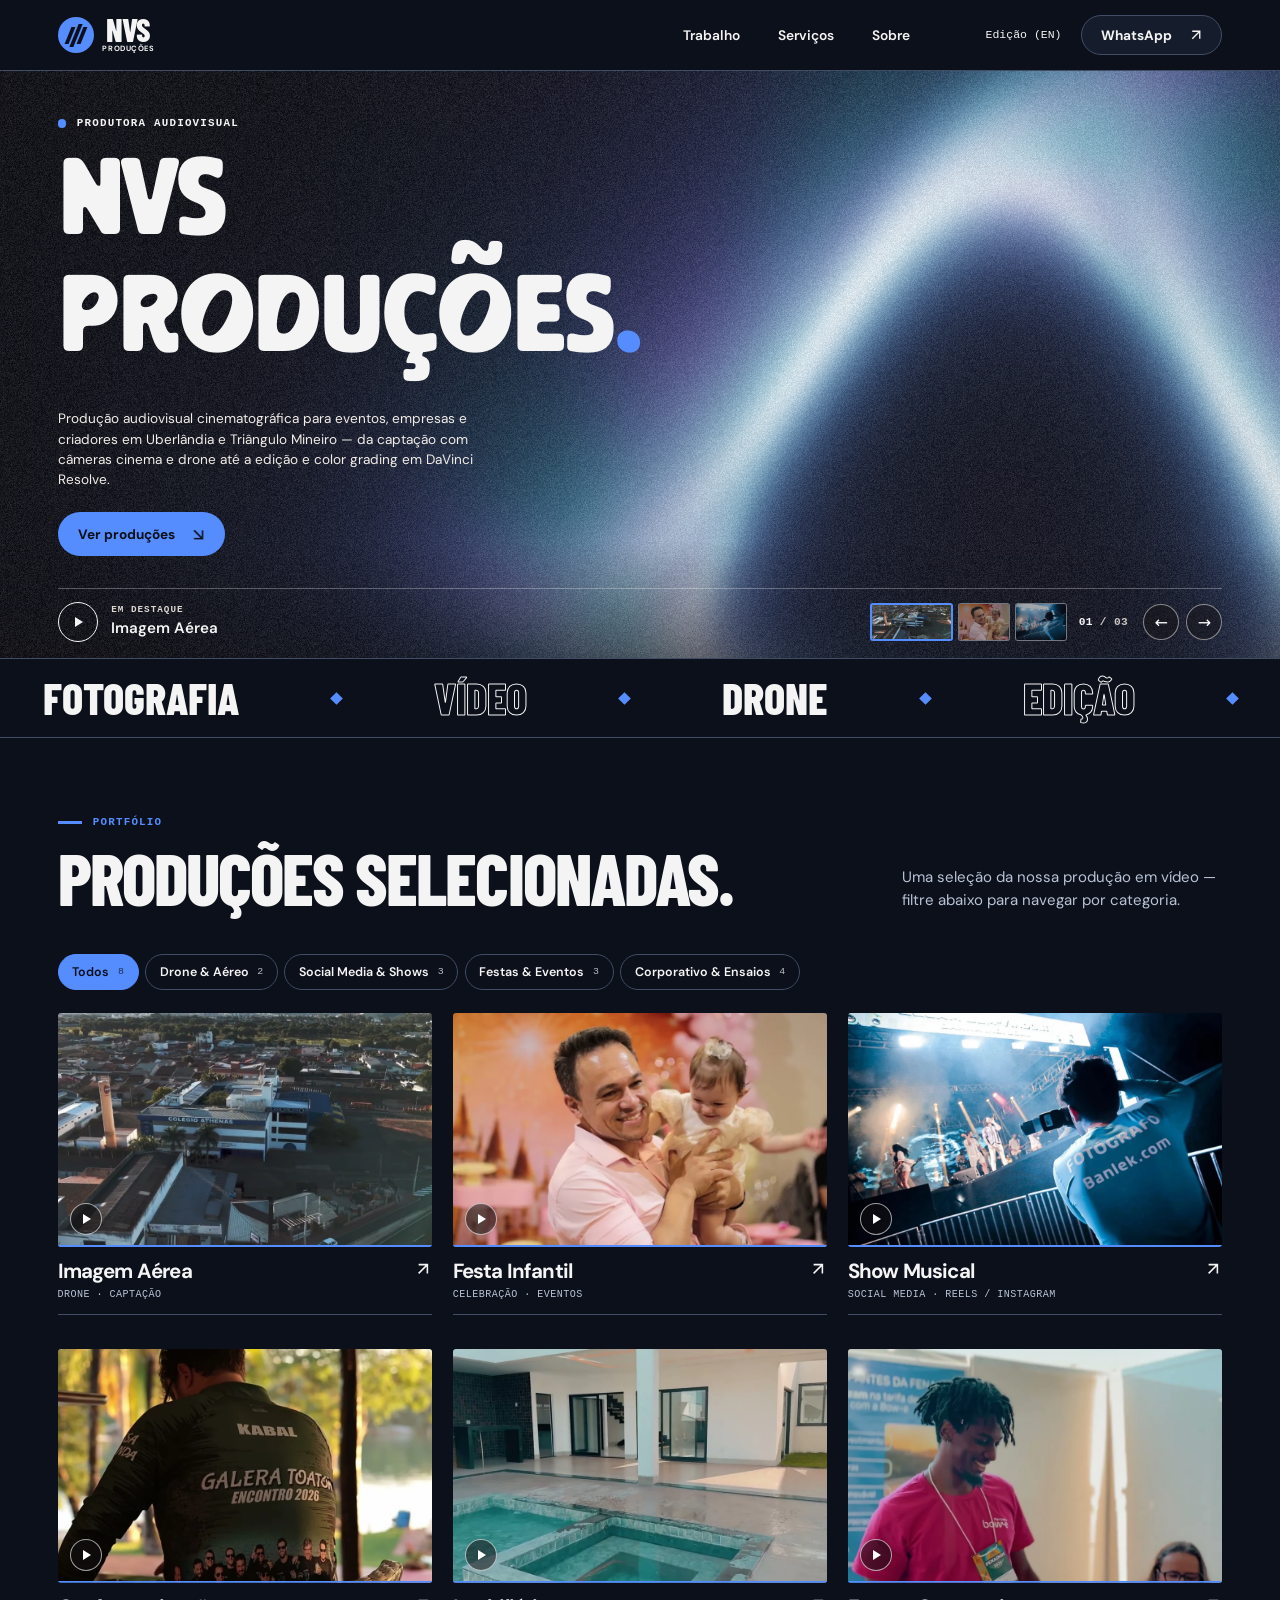
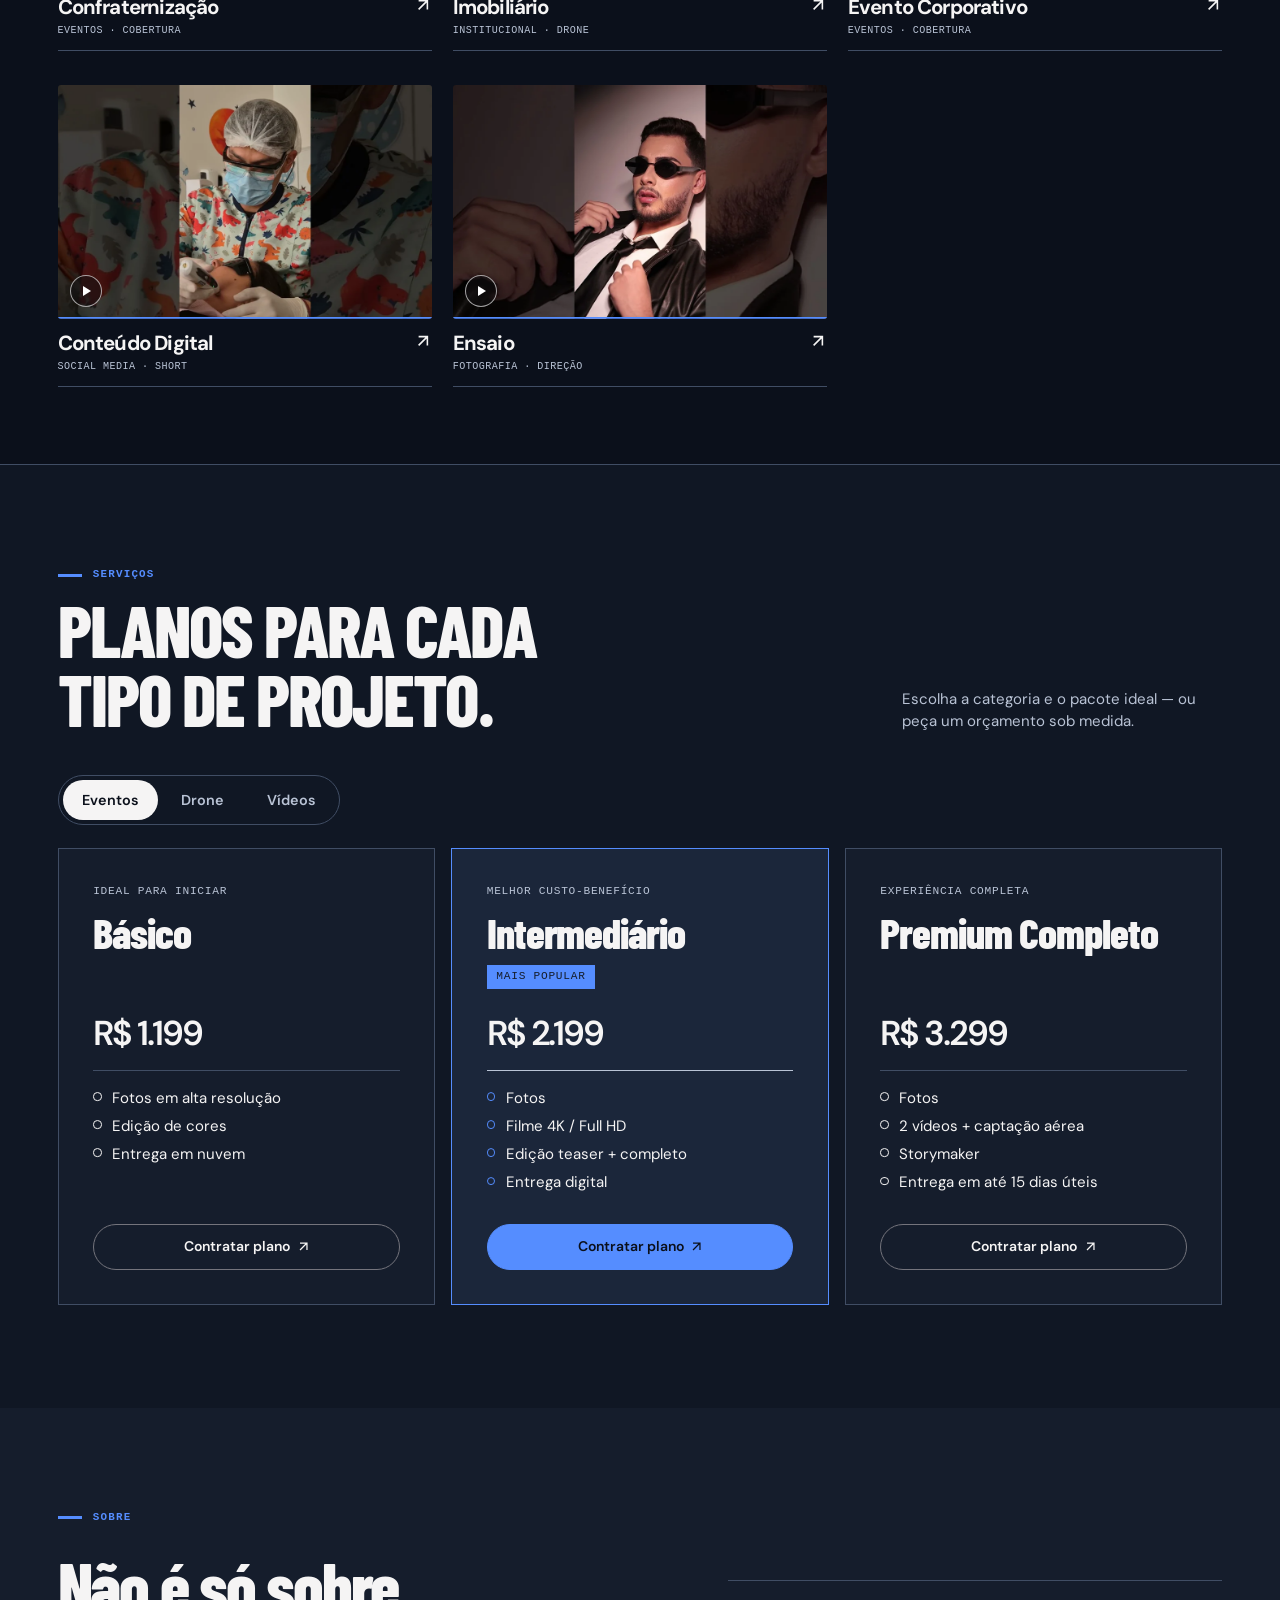
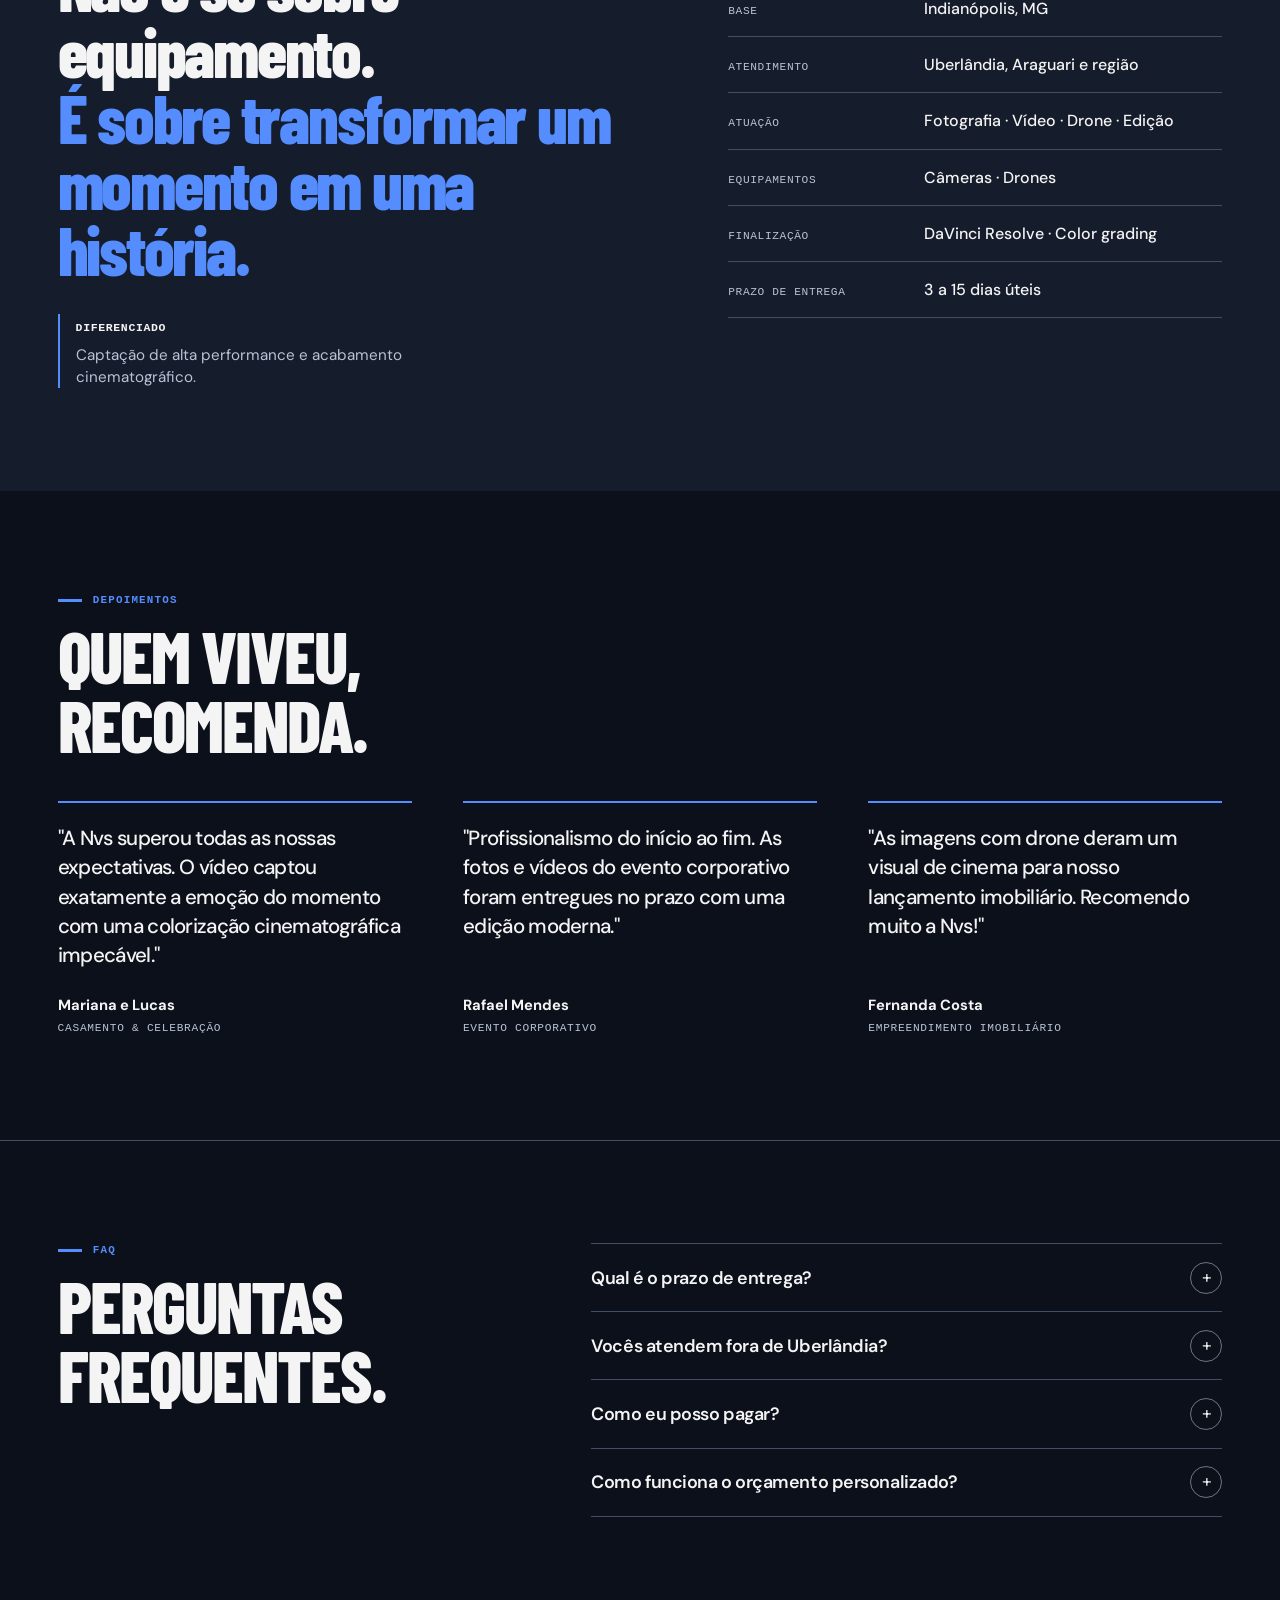
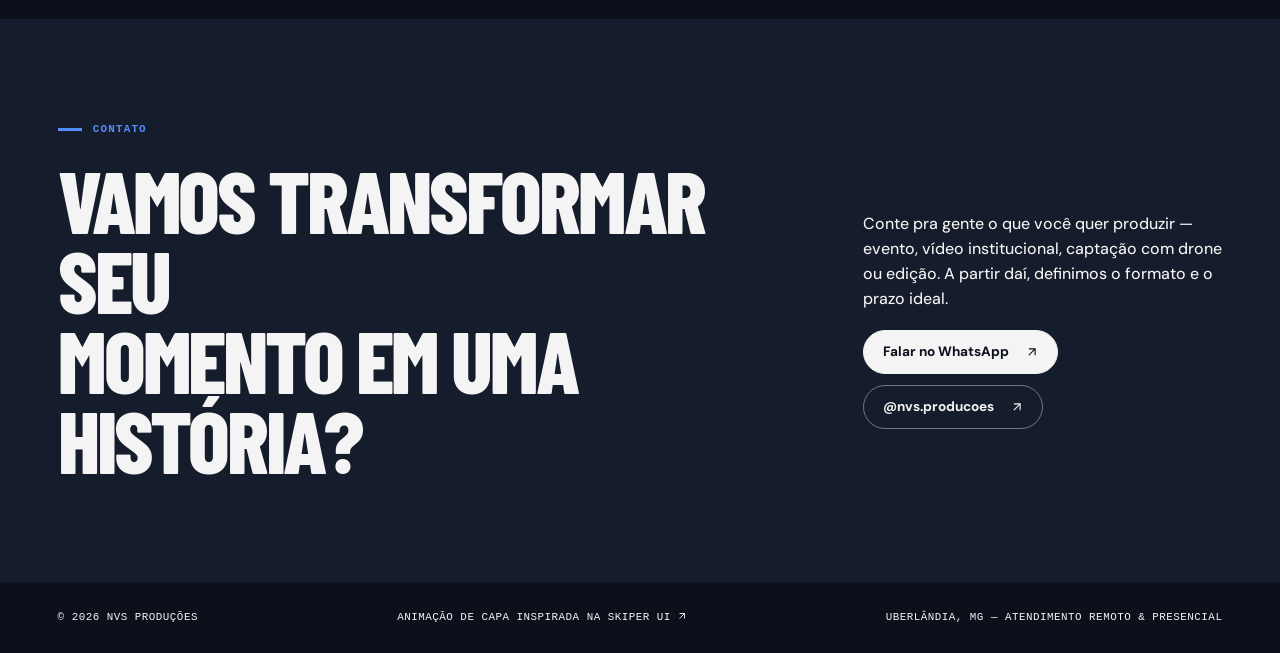
==== commit ea777bd7: "Atualiza o número de WhatsApp do portfólio" ====
--- a/index.html
+++ b/index.html
@@ -26,7 +26,7 @@
       </div>
       <div class="nav-actions">
         <button type="button" class="language-button" id="btnToggleEn">Edição (EN)</button>
-        <a class="nav-cta" href="https://wa.me/5534996300397" target="_blank" rel="noopener noreferrer">WhatsApp <span class="arrow-icon" aria-hidden="true"></span></a>
+        <a class="nav-cta" href="https://wa.me/5534997197922" target="_blank" rel="noopener noreferrer">WhatsApp <span class="arrow-icon" aria-hidden="true"></span></a>
       </div>
     </div>
   </nav>
@@ -164,7 +164,7 @@
                 <li>Edição de cores</li>
                 <li>Entrega em nuvem</li>
               </ul>
-              <a class="plan-cta" href="https://wa.me/5534996300397?text=Olá!%20Tenho%20interesse%20no%20plano%20Básico%20de%20Eventos." target="_blank" rel="noopener noreferrer">Contratar plano <span class="arrow-icon" aria-hidden="true"></span></a>
+              <a class="plan-cta" href="https://wa.me/5534997197922?text=Olá!%20Tenho%20interesse%20no%20plano%20Básico%20de%20Eventos." target="_blank" rel="noopener noreferrer">Contratar plano <span class="arrow-icon" aria-hidden="true"></span></a>
             </div>
 
             <div class="plan-card featured">
@@ -178,7 +178,7 @@
                 <li>Edição teaser + completo</li>
                 <li>Entrega digital</li>
               </ul>
-              <a class="plan-cta" href="https://wa.me/5534996300397?text=Olá!%20Tenho%20interesse%20no%20plano%20Intermediário%20de%20Eventos." target="_blank" rel="noopener noreferrer">Contratar plano <span class="arrow-icon" aria-hidden="true"></span></a>
+              <a class="plan-cta" href="https://wa.me/5534997197922?text=Olá!%20Tenho%20interesse%20no%20plano%20Intermediário%20de%20Eventos." target="_blank" rel="noopener noreferrer">Contratar plano <span class="arrow-icon" aria-hidden="true"></span></a>
             </div>
 
             <div class="plan-card">
@@ -191,7 +191,7 @@
                 <li>Storymaker</li>
                 <li>Entrega em até 15 dias úteis</li>
               </ul>
-              <a class="plan-cta" href="https://wa.me/5534996300397?text=Olá!%20Tenho%20interesse%20no%20plano%20Premium%20Completo%20de%20Eventos." target="_blank" rel="noopener noreferrer">Contratar plano <span class="arrow-icon" aria-hidden="true"></span></a>
+              <a class="plan-cta" href="https://wa.me/5534997197922?text=Olá!%20Tenho%20interesse%20no%20plano%20Premium%20Completo%20de%20Eventos." target="_blank" rel="noopener noreferrer">Contratar plano <span class="arrow-icon" aria-hidden="true"></span></a>
             </div>
           </div>
         </div>
@@ -208,7 +208,7 @@
                 <li>Correção de cor e luz</li>
                 <li>Diária / serviço</li>
               </ul>
-              <a class="plan-cta" href="https://wa.me/5534996300397?text=Olá!%20Tenho%20interesse%20no%20plano%20Fotos%20Aéreas." target="_blank" rel="noopener noreferrer">Contratar plano <span class="arrow-icon" aria-hidden="true"></span></a>
+              <a class="plan-cta" href="https://wa.me/5534997197922?text=Olá!%20Tenho%20interesse%20no%20plano%20Fotos%20Aéreas." target="_blank" rel="noopener noreferrer">Contratar plano <span class="arrow-icon" aria-hidden="true"></span></a>
             </div>
 
             <div class="plan-card">
@@ -220,7 +220,7 @@
                 <li>Material bruto na íntegra</li>
                 <li>Diária / serviço</li>
               </ul>
-              <a class="plan-cta" href="https://wa.me/5534996300397?text=Olá!%20Tenho%20interesse%20no%20plano%20Vídeo%20Bruto." target="_blank" rel="noopener noreferrer">Contratar plano <span class="arrow-icon" aria-hidden="true"></span></a>
+              <a class="plan-cta" href="https://wa.me/5534997197922?text=Olá!%20Tenho%20interesse%20no%20plano%20Vídeo%20Bruto." target="_blank" rel="noopener noreferrer">Contratar plano <span class="arrow-icon" aria-hidden="true"></span></a>
             </div>
 
             <div class="plan-card featured">
@@ -234,7 +234,7 @@
                 <li>Color grading</li>
                 <li>Trilha sonora licenciada</li>
               </ul>
-              <a class="plan-cta" href="https://wa.me/5534996300397?text=Olá!%20Tenho%20interesse%20no%20plano%20Vídeo%20Editado." target="_blank" rel="noopener noreferrer">Contratar plano <span class="arrow-icon" aria-hidden="true"></span></a>
+              <a class="plan-cta" href="https://wa.me/5534997197922?text=Olá!%20Tenho%20interesse%20no%20plano%20Vídeo%20Editado." target="_blank" rel="noopener noreferrer">Contratar plano <span class="arrow-icon" aria-hidden="true"></span></a>
             </div>
           </div>
         </div>
@@ -251,7 +251,7 @@
                 <li>Vídeo de evento corporativo</li>
                 <li>Edição e formatação para redes</li>
               </ul>
-              <a class="plan-cta" href="https://wa.me/5534996300397?text=Olá!%20Tenho%20interesse%20no%20plano%20Corporativo%20e%20Social." target="_blank" rel="noopener noreferrer">Contratar plano <span class="arrow-icon" aria-hidden="true"></span></a>
+              <a class="plan-cta" href="https://wa.me/5534997197922?text=Olá!%20Tenho%20interesse%20no%20plano%20Corporativo%20e%20Social." target="_blank" rel="noopener noreferrer">Contratar plano <span class="arrow-icon" aria-hidden="true"></span></a>
             </div>
 
             <div class="plan-card">
@@ -263,7 +263,7 @@
                 <li>Edição normal do evento</li>
                 <li>Entrega digital</li>
               </ul>
-              <a class="plan-cta" href="https://wa.me/5534996300397?text=Olá!%20Tenho%20interesse%20no%20plano%20Confraternização%20Essencial." target="_blank" rel="noopener noreferrer">Contratar plano <span class="arrow-icon" aria-hidden="true"></span></a>
+              <a class="plan-cta" href="https://wa.me/5534997197922?text=Olá!%20Tenho%20interesse%20no%20plano%20Confraternização%20Essencial." target="_blank" rel="noopener noreferrer">Contratar plano <span class="arrow-icon" aria-hidden="true"></span></a>
             </div>
 
             <div class="plan-card featured">
@@ -276,7 +276,7 @@
                 <li>Captação aérea com drone</li>
                 <li>Edição dinâmica</li>
               </ul>
-              <a class="plan-cta" href="https://wa.me/5534996300397?text=Olá!%20Tenho%20interesse%20no%20plano%20Confraternização%20Avançado." target="_blank" rel="noopener noreferrer">Contratar plano <span class="arrow-icon" aria-hidden="true"></span></a>
+              <a class="plan-cta" href="https://wa.me/5534997197922?text=Olá!%20Tenho%20interesse%20no%20plano%20Confraternização%20Avançado." target="_blank" rel="noopener noreferrer">Contratar plano <span class="arrow-icon" aria-hidden="true"></span></a>
             </div>
 
             <div class="plan-card">
@@ -288,7 +288,7 @@
                 <li>Captação aérea com drone</li>
                 <li>Edição cinematográfica</li>
               </ul>
-              <a class="plan-cta" href="https://wa.me/5534996300397?text=Olá!%20Tenho%20interesse%20no%20plano%20Confraternização%20Premium." target="_blank" rel="noopener noreferrer">Contratar plano <span class="arrow-icon" aria-hidden="true"></span></a>
+              <a class="plan-cta" href="https://wa.me/5534997197922?text=Olá!%20Tenho%20interesse%20no%20plano%20Confraternização%20Premium." target="_blank" rel="noopener noreferrer">Contratar plano <span class="arrow-icon" aria-hidden="true"></span></a>
             </div>
 
             <div class="plan-card">
@@ -300,7 +300,7 @@
                 <li>5 horas ou mais de evento</li>
                 <li>Roteiro sob medida</li>
               </ul>
-              <a class="plan-cta" href="https://wa.me/5534996300397?text=Olá!%20Gostaria%20de%20um%20orçamento%20Personalizado%20para%20vídeo." target="_blank" rel="noopener noreferrer">Solicitar orçamento <span class="arrow-icon" aria-hidden="true"></span></a>
+              <a class="plan-cta" href="https://wa.me/5534997197922?text=Olá!%20Gostaria%20de%20um%20orçamento%20Personalizado%20para%20vídeo." target="_blank" rel="noopener noreferrer">Solicitar orçamento <span class="arrow-icon" aria-hidden="true"></span></a>
             </div>
           </div>
         </div>
@@ -397,7 +397,7 @@
           drone ou edição. A partir daí, definimos o formato e o prazo ideal.
         </p>
         <div class="hero-actions">
-          <a class="button" href="https://wa.me/5534996300397" target="_blank" rel="noopener noreferrer">Falar no WhatsApp <span class="arrow-icon" aria-hidden="true"></span></a>
+          <a class="button" href="https://wa.me/5534997197922" target="_blank" rel="noopener noreferrer">Falar no WhatsApp <span class="arrow-icon" aria-hidden="true"></span></a>
           <a class="button dark" href="https://instagram.com/nvs.producoes" target="_blank" rel="noopener noreferrer">@nvs.producoes <span class="arrow-icon" aria-hidden="true"></span></a>
         </div>
       </div>
@@ -413,7 +413,7 @@
         Specialized editing workflow for YouTube channels, high-pacing TikToks/Reels, sound design, dynamic zooms, and cinematic color correction.
       </p>
       <div class="hero-actions">
-        <a href="https://wa.me/5534996300397?text=Hello!+I+want+to+hire+video+editing+services" target="_blank" rel="noopener noreferrer" class="button">Hire for Editing <span class="arrow-icon" aria-hidden="true"></span></a>
+        <a href="https://wa.me/5534997197922?text=Hello!+I+want+to+hire+video+editing+services" target="_blank" rel="noopener noreferrer" class="button">Hire for Editing <span class="arrow-icon" aria-hidden="true"></span></a>
         <button class="button dark" id="btnBackToPt">← Voltar ao Portfólio (PT)</button>
       </div>
 
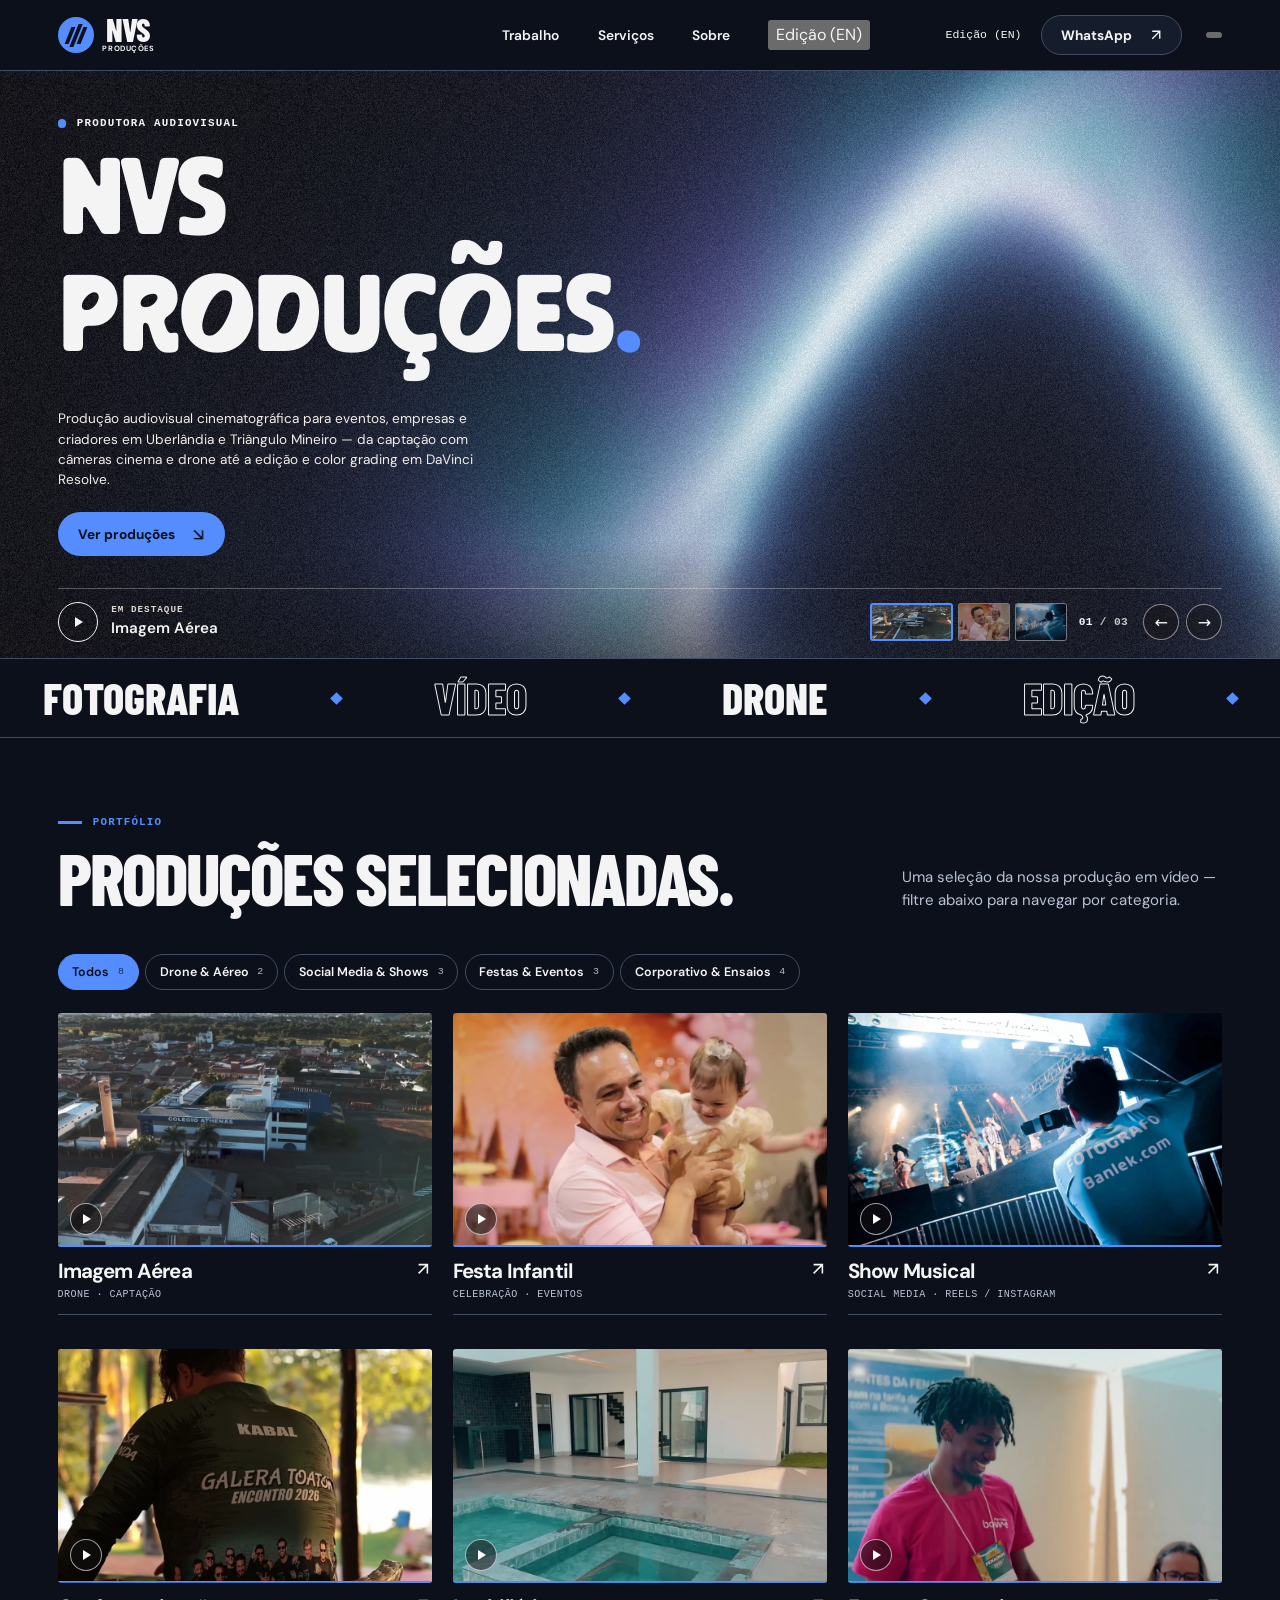
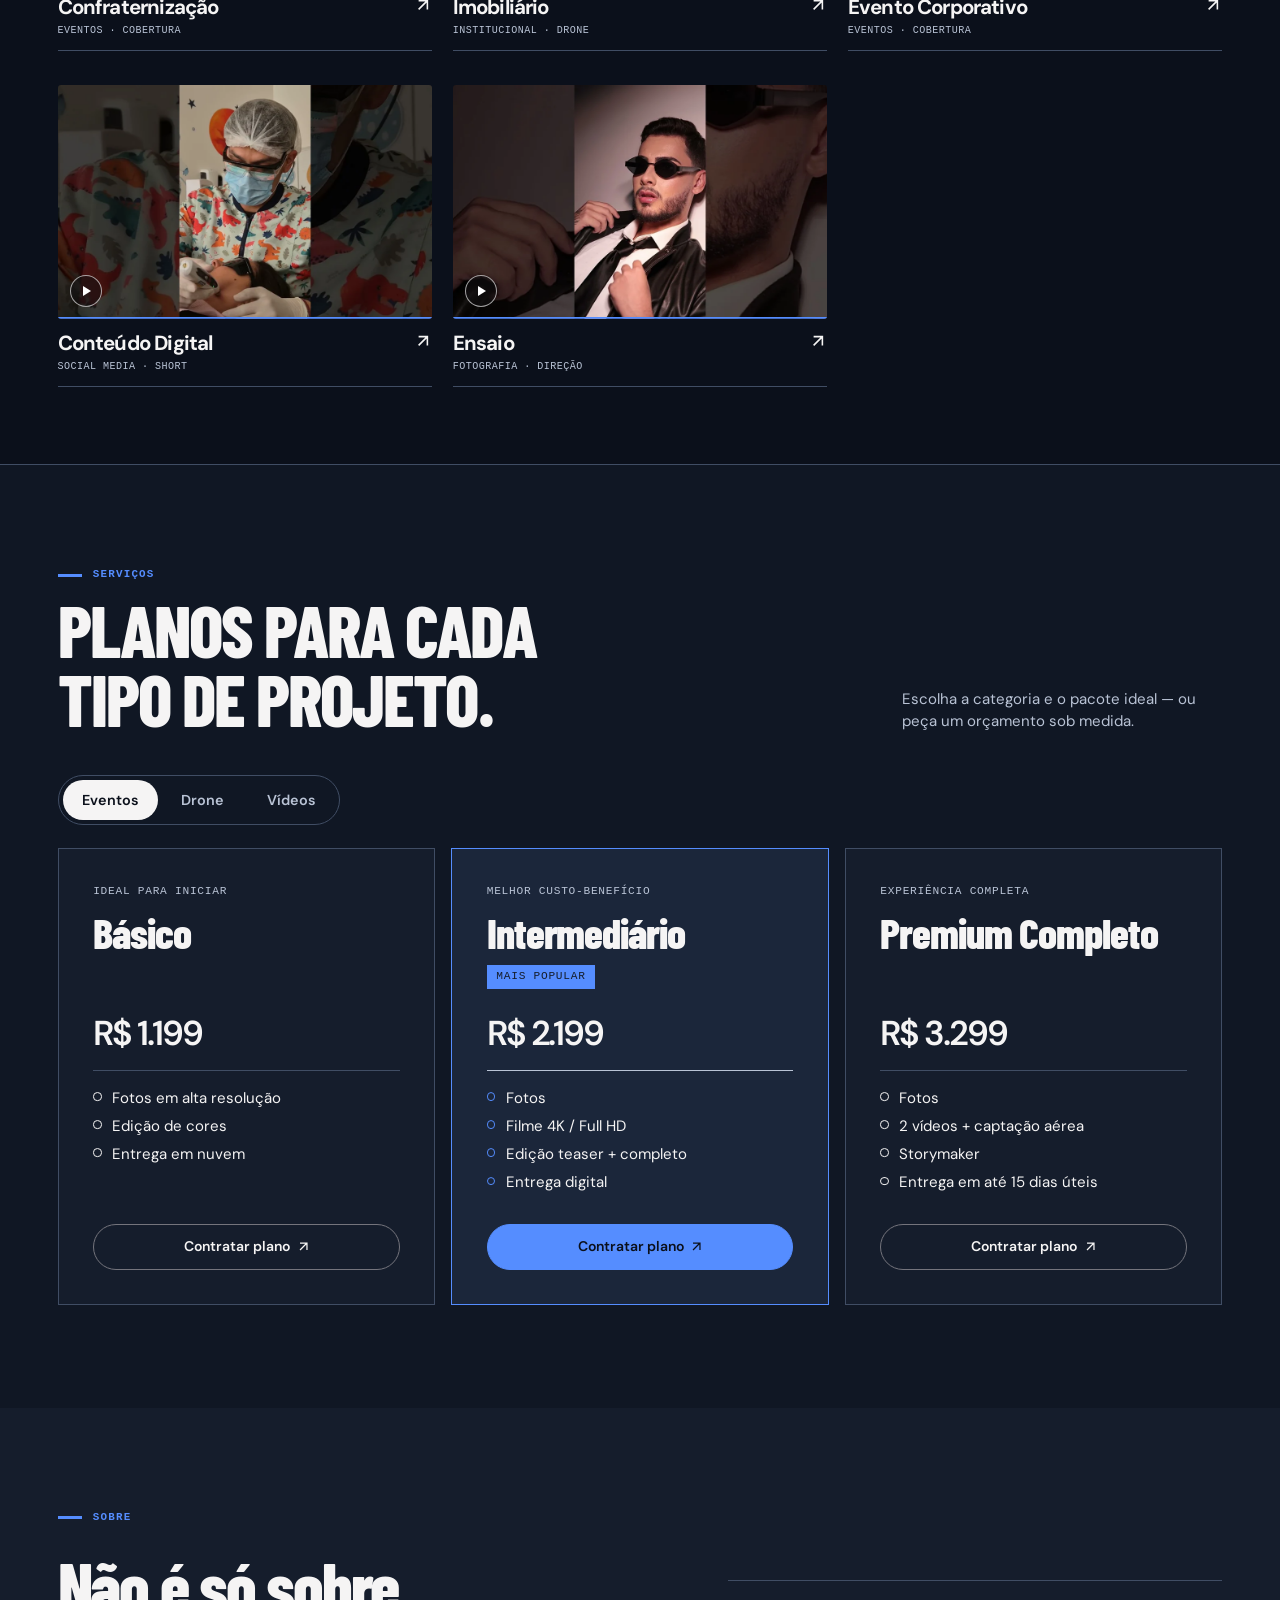
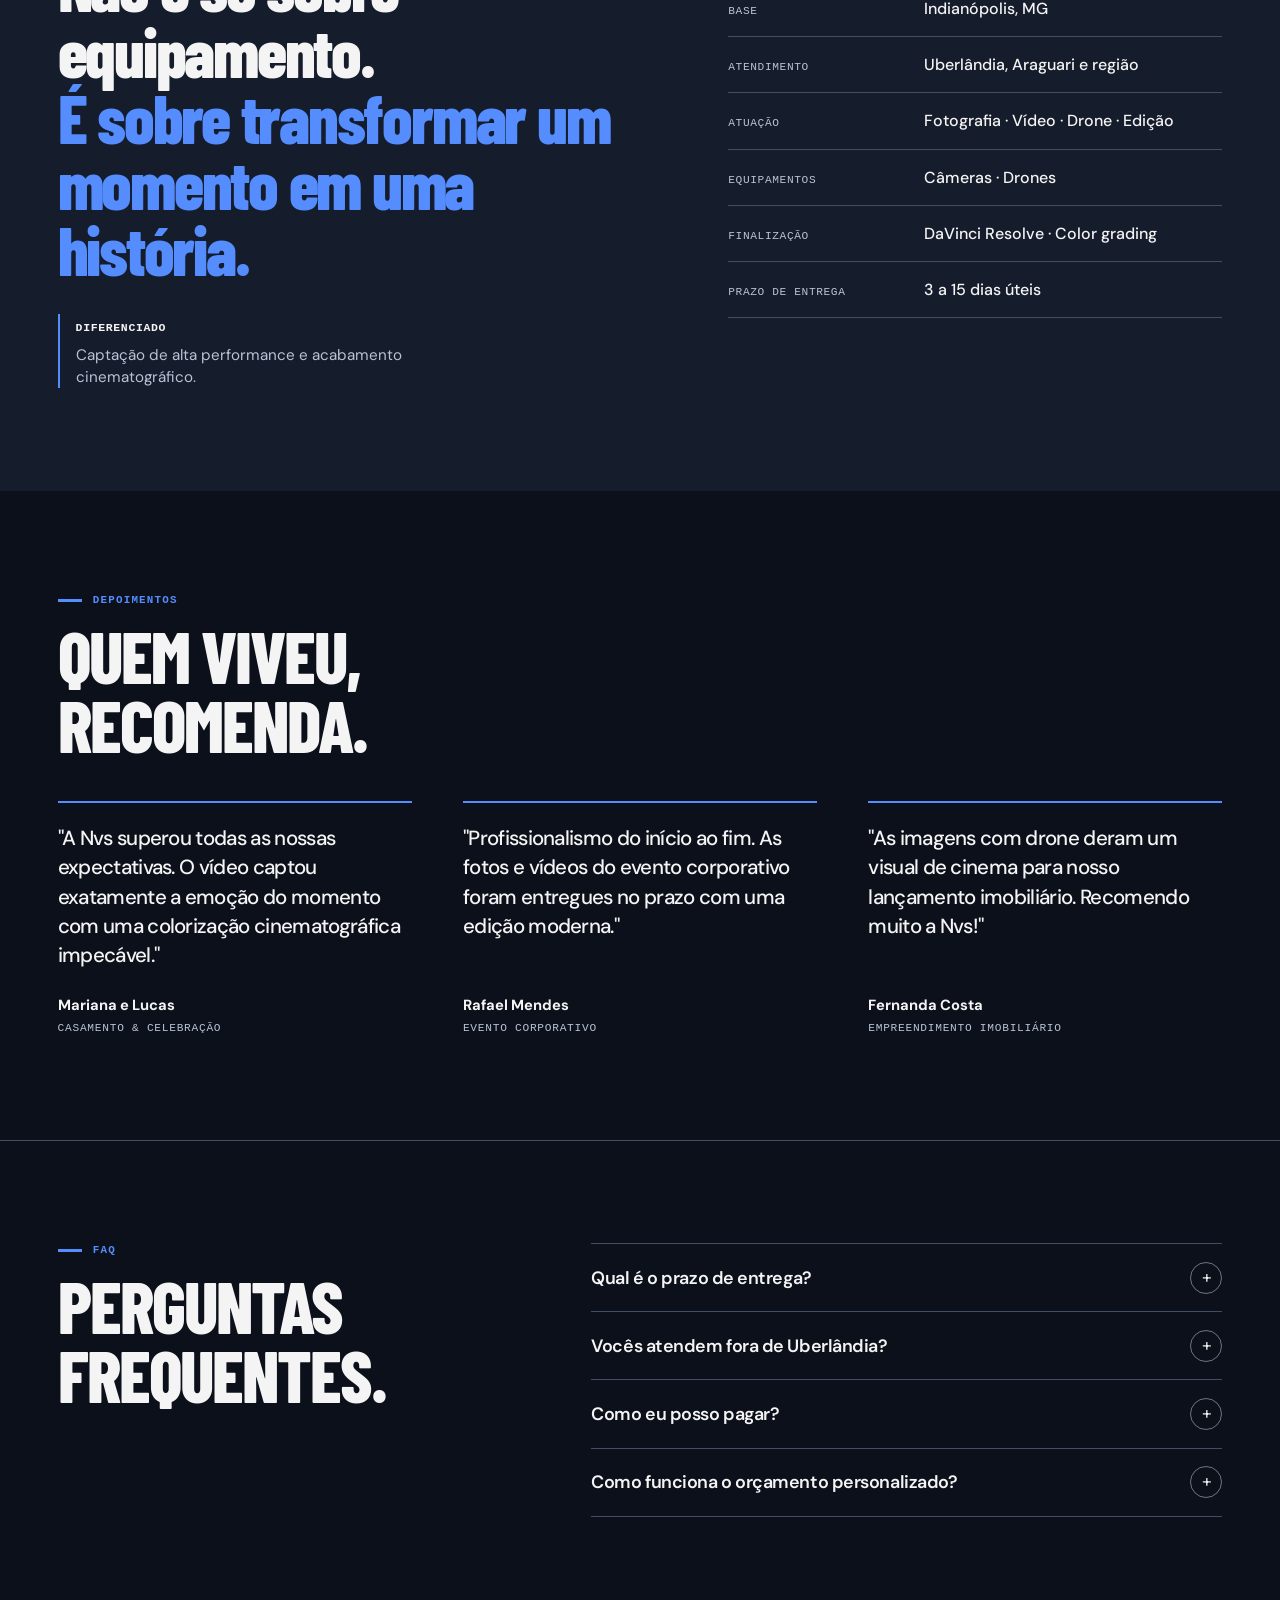
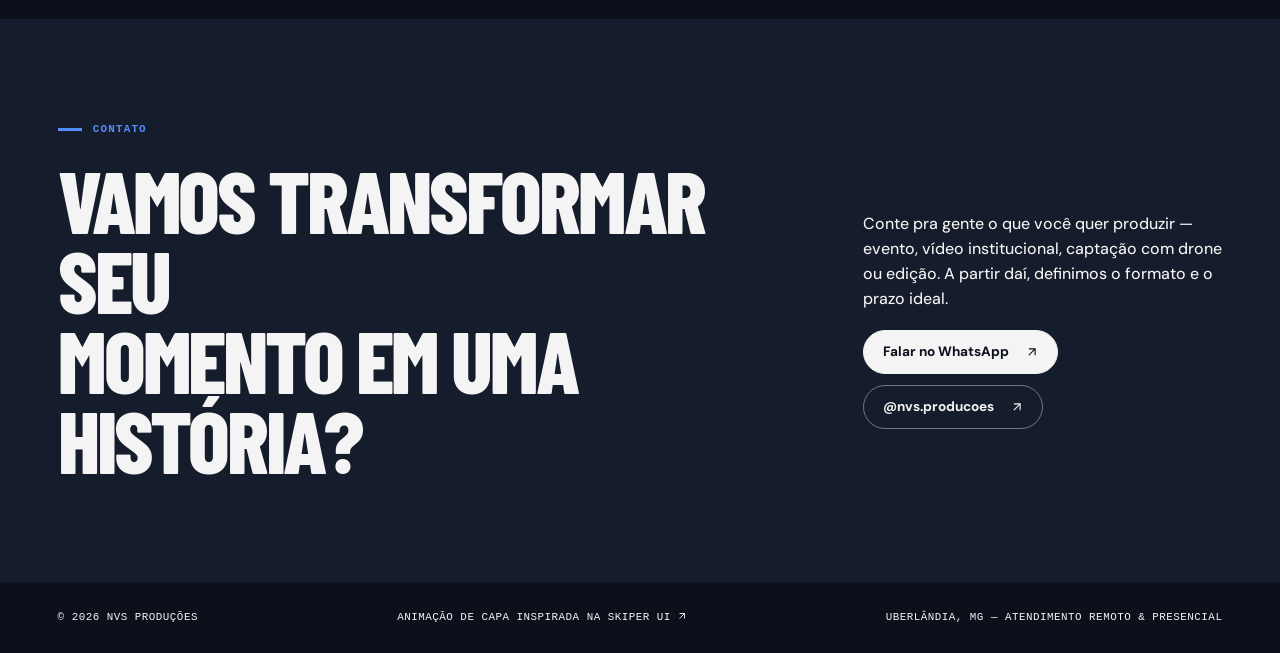
==== commit 130ae135: "fix(mobile): improve responsive index.html" ====
--- a/index.html
+++ b/index.html
@@ -21,13 +21,17 @@
         <span class="brand-symbol" aria-hidden="true"><i></i><i></i><i></i></span>
         <span class="wordmark">NVS<span>PRODUÇÕES</span></span>
       </a>
-      <div class="links">
+      <div class="links" id="mobileLinks">
         <a href="#trabalho">Trabalho</a><a href="#servicos">Serviços</a><a href="#sobre">Sobre</a>
+        <button type="button" class="mobile-language-button" id="mobileLanguageButton">Edição (EN)</button>
       </div>
       <div class="nav-actions">
         <button type="button" class="language-button" id="btnToggleEn">Edição (EN)</button>
         <a class="nav-cta" href="https://wa.me/5534997197922" target="_blank" rel="noopener noreferrer">WhatsApp <span class="arrow-icon" aria-hidden="true"></span></a>
       </div>
+      <button type="button" class="nav-toggle" id="mobileMenuToggle" aria-label="Abrir menu" aria-expanded="false" aria-controls="mobileLinks">
+        <span aria-hidden="true"></span><span aria-hidden="true"></span>
+      </button>
     </div>
   </nav>
   <main id="viewPt">
